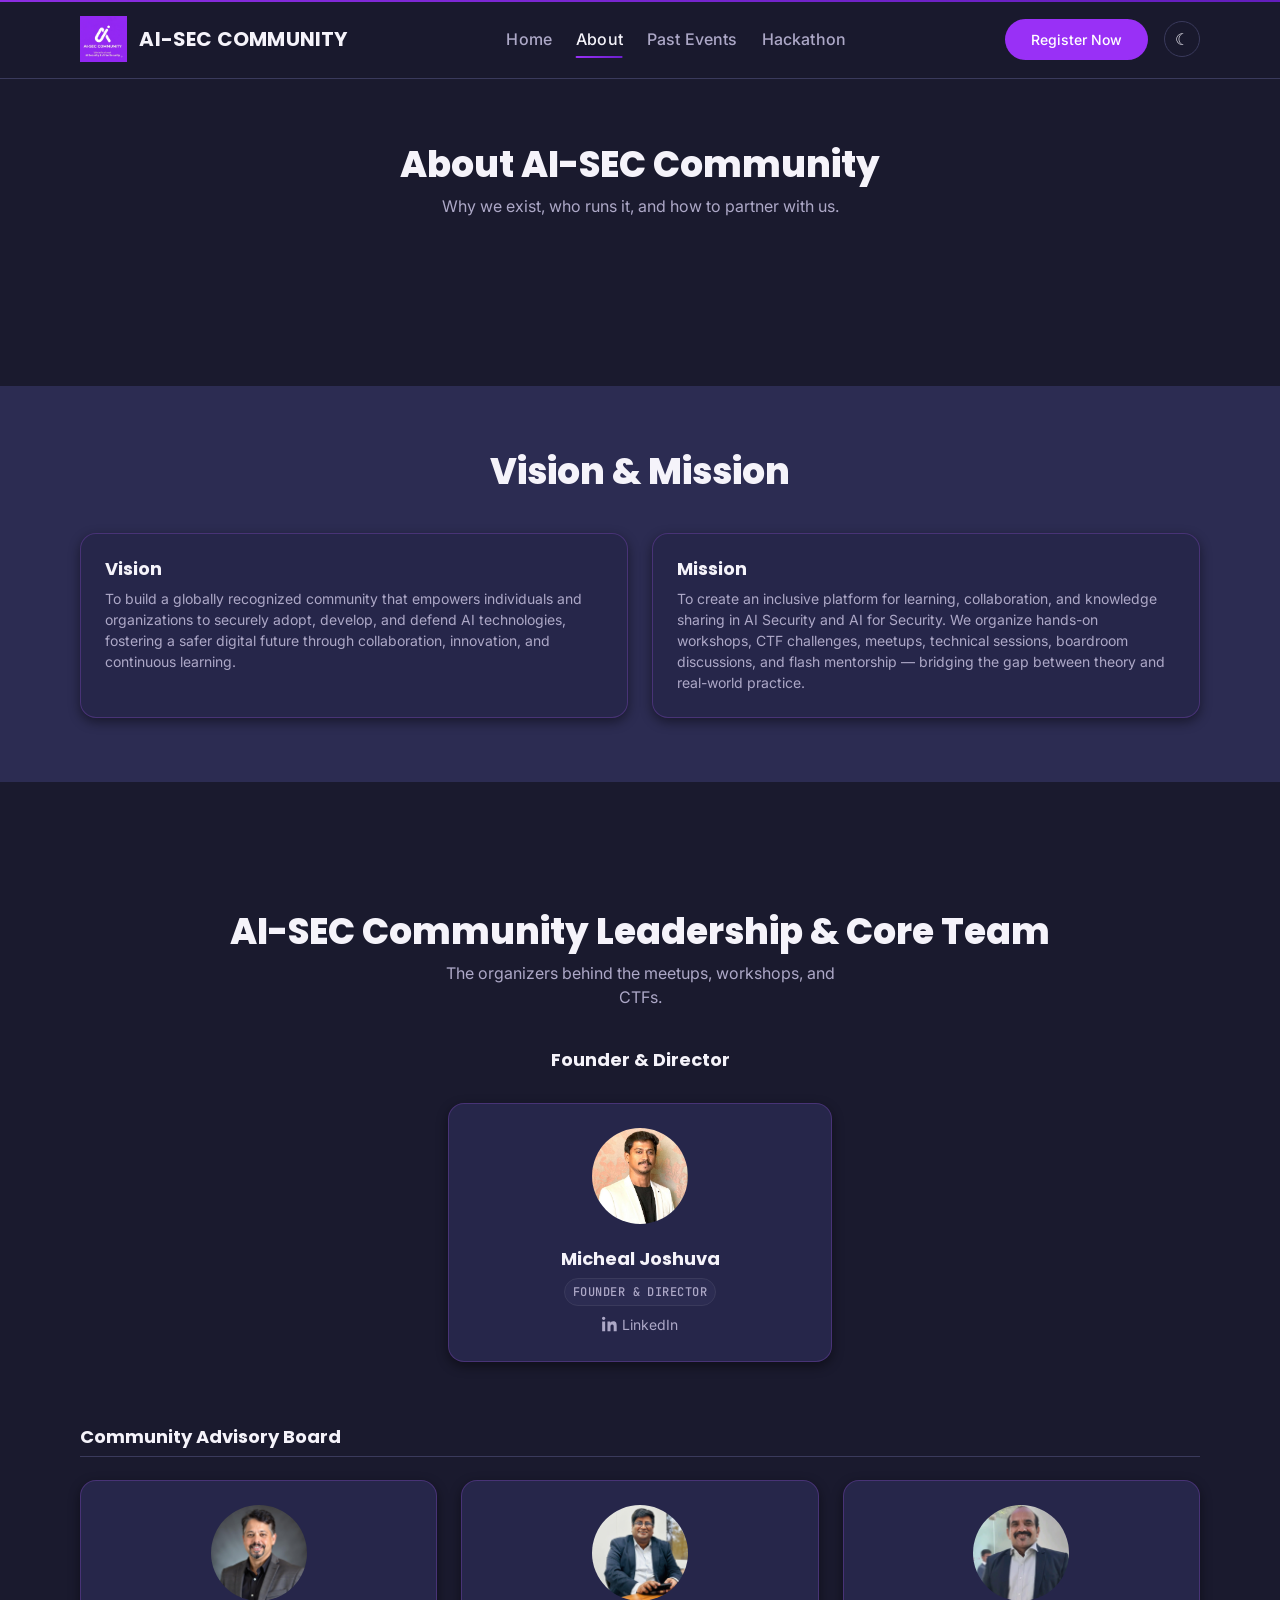
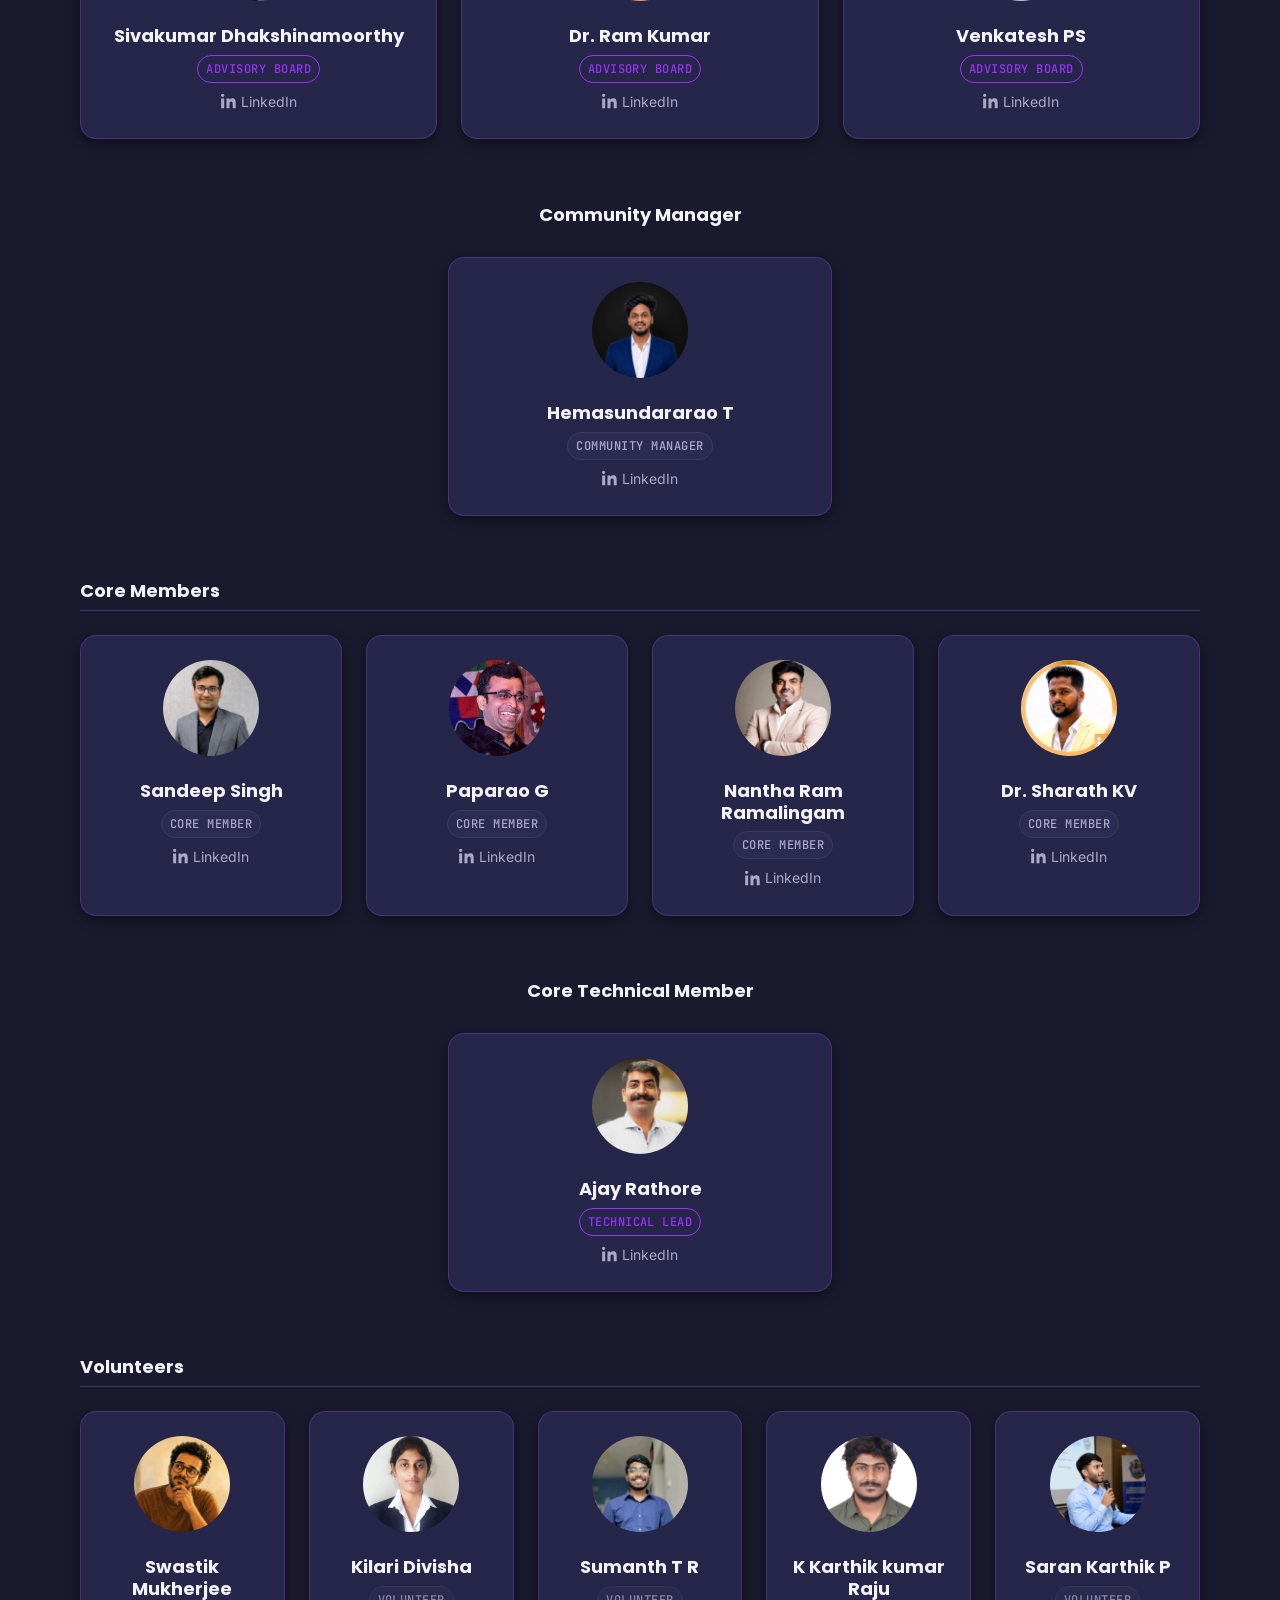
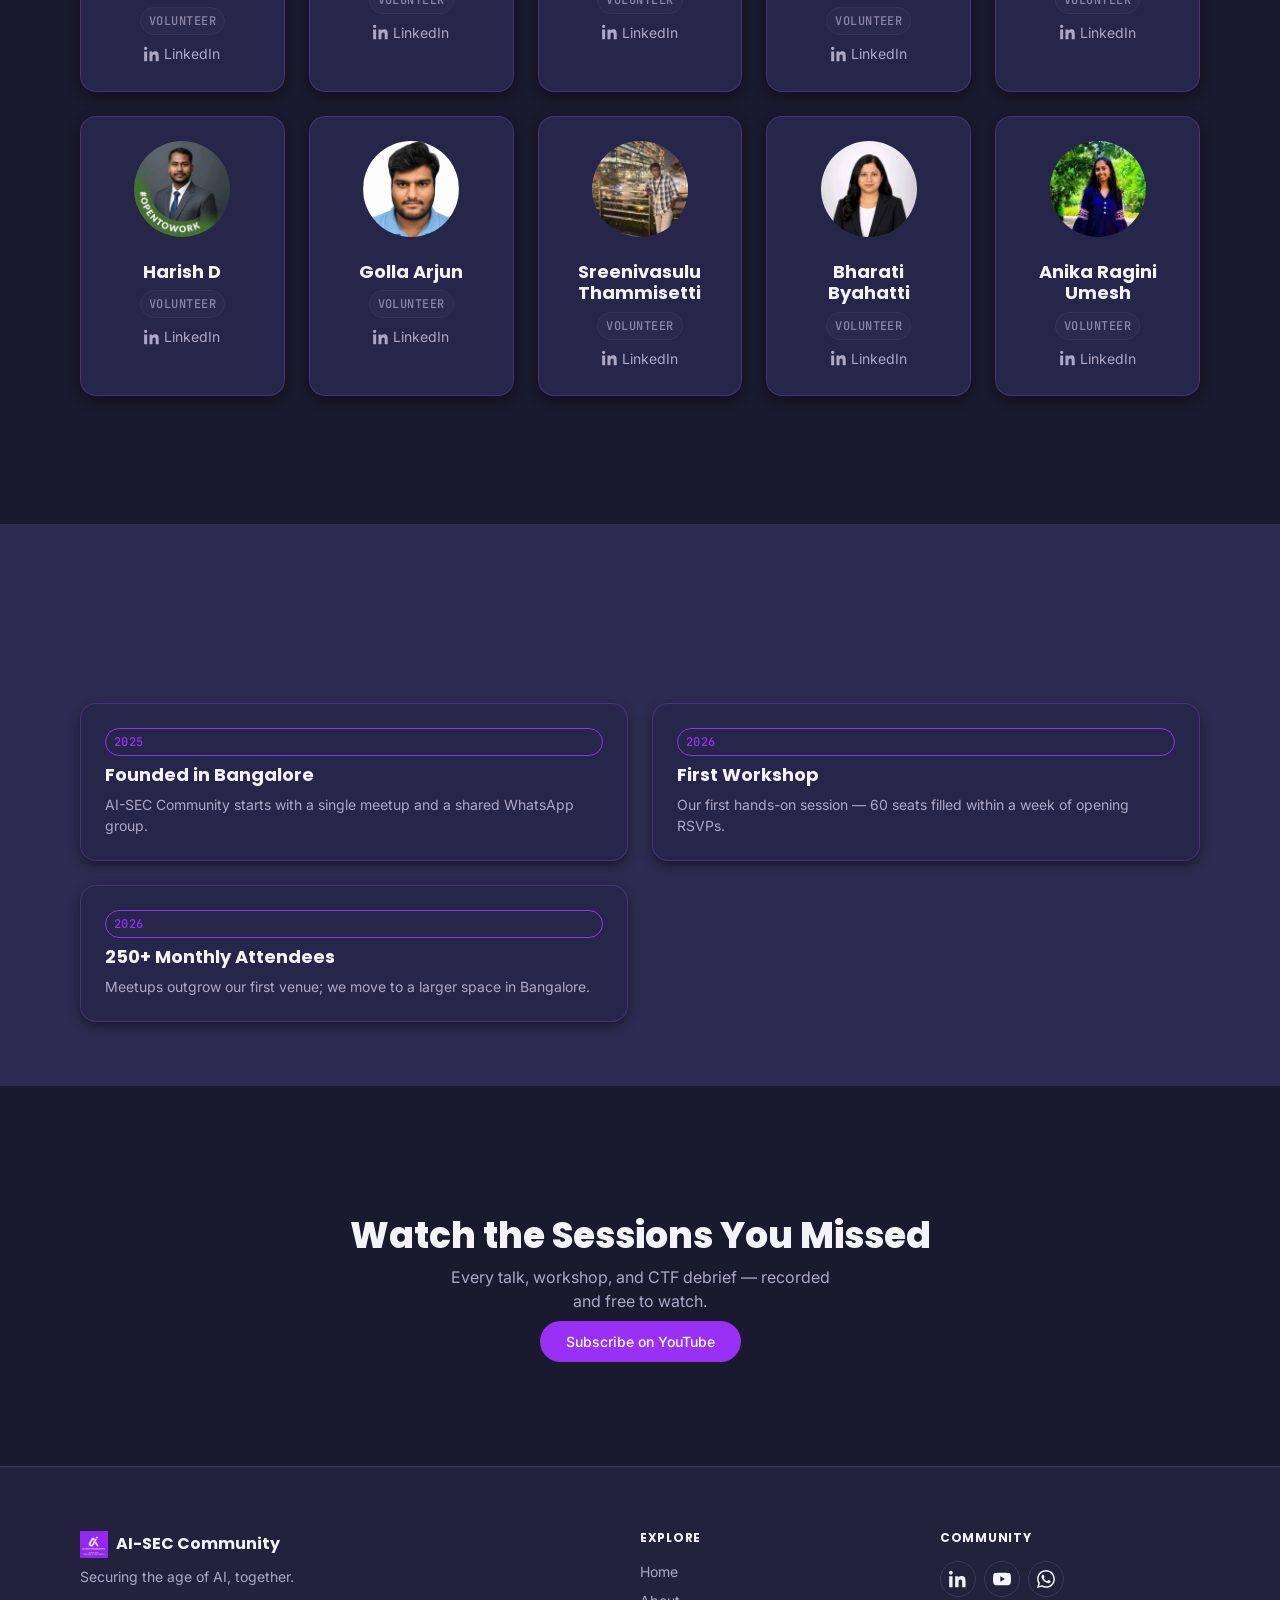
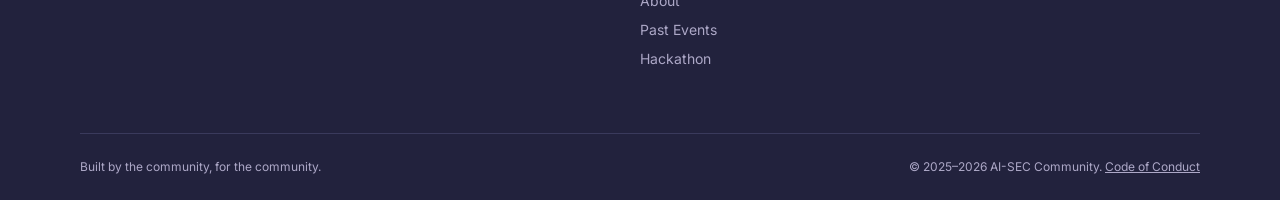
==== AI-SEC-Community-main/about.html @ a0a26b6b "Updated site content" ====
<!DOCTYPE html>
<html lang="en">
<head>
  <meta charset="UTF-8" />
  <meta name="viewport" content="width=device-width, initial-scale=1.0" />
  <title>About & Partners — AI-SEC Community | Vision, Team, and Sponsorship</title>
  <meta name="description" content="Learn about AI-SEC Community's vision and mission, meet the organizing team, and explore Community and Event partner tiers." />
  <link rel="canonical" href="https://aisec.community/about.html" />

  <!-- Open Graph / social cards — replace url & image with production values at deploy -->
  <meta property="og:type" content="website" />
  <meta property="og:title" content="About & Partners — AI-SEC Community" />
  <meta property="og:description" content="Our vision and mission, the organizing team, and how to partner with AI-SEC Community." />
  <meta property="og:image" content="assets/images/logo.png" />
  <meta property="og:url" content="https://aisec.community/about.html" />
  <meta name="twitter:card" content="summary_large_image" />
  <meta name="twitter:title" content="About & Partners — AI-SEC Community" />
  <meta name="twitter:description" content="Our vision and mission, the organizing team, and how to partner with AI-SEC Community." />
  <meta name="twitter:image" content="assets/images/logo.png" />

  <link rel="icon" type="image/svg+xml" href="assets/icons/favicon.svg" />

  <!-- Google Fonts -->
  <link rel="preconnect" href="https://fonts.googleapis.com" />
  <link rel="preconnect" href="https://fonts.gstatic.com" crossorigin />
  <link href="https://fonts.googleapis.com/css2?family=Poppins:wght@700;800&family=Inter:wght@400;500&family=JetBrains+Mono:wght@400;500&display=swap" rel="stylesheet" />

  <!-- Styles, in cascade order -->
  <link rel="stylesheet" href="css/tokens.css" />
  <link rel="stylesheet" href="css/reset.css" />
  <link rel="stylesheet" href="css/components.css" />
  <link rel="stylesheet" href="css/layout.css" />
  <link rel="stylesheet" href="css/pages.css" />
  <link rel="stylesheet" href="css/responsive.css" />
</head>
<body>

  <header class="navbar">
    <div class="container navbar__inner">
      <a href="index.html" class="navbar__logo">
        <img src="assets/images/logo.png" alt="AI-SEC Community logo" width="32" height="32" />
        <span class="navbar__wordmark">AI-SEC COMMUNITY</span>
      </a>

      <nav class="navbar__links" id="primary-nav" aria-label="Primary">
        <a href="index.html" class="is-active" aria-current="page">Home</a>
        <a href="about.html">About</a>
        <a href="Past_Event.html">Past Events</a>
        <a href="Hackathon.html">Hackathon</a>
      </nav>
      
      <div class="navbar__actions">
        <a href="https://luma.com/b2uauwct" class="btn btn-primary navbar__cta">Register Now</a>
        <button type="button" class="theme-toggle" data-theme-toggle aria-label="Switch between dark and light mode" aria-pressed="false">
          <span aria-hidden="true">&#9680;</span>
        </button>
        <button type="button" class="navbar__toggle" data-nav-toggle aria-label="Toggle navigation menu" aria-expanded="false" aria-controls="primary-nav">
          <span></span><span></span><span></span>
        </button>
      </div>
    </div>
  </header>

  <main>

    <!-- Page header -->
    <section class="section" aria-labelledby="about-hero-title">
      <div class="container section__header" data-animate="fade-up">
        <h1 class="section__title" id="about-hero-title">About AI-SEC Community</h1>
        <p class="section__subtitle">Why we exist, who runs it, and how to partner with us.</p>
      </div>
    </section>

    <!-- Vision & Mission -->
    <section class="section section--tint" aria-labelledby="vision-mission-title">
      <div class="container">
        <div class="section__header" data-animate="fade-up">
          <h2 class="section__title" id="vision-mission-title">Vision & Mission</h2>
        </div>

        <div class="grid grid-2" data-animate="fade-up">
          <article class="card">
            <div class="card__body">
              <h3 class="card__title">Vision</h3>
              <p class="card__text">To build a globally recognized community that empowers individuals and organizations to securely adopt, develop, and defend AI technologies, fostering a safer digital future through collaboration, innovation, and continuous learning.</p>
            </div>
          </article>

          <article class="card">
            <div class="card__body">
              <h3 class="card__title">Mission</h3>
              <p class="card__text">To create an inclusive platform for learning, collaboration, and knowledge sharing in AI Security and AI for Security. We organize hands-on workshops, CTF challenges, meetups, technical sessions, boardroom discussions, and flash mentorship — bridging the gap between theory and real-world practice.</p>
            </div>
          </article>
        </div>
      </div>
    </section>

    <!-- Core team -->
    <section class="section" aria-labelledby="team-title">
      <div class="container">
        <div class="section__header" data-animate="fade-up">
          <h2 class="section__title" id="team-title">AI-SEC Community Leadership & Core Team</h2>
          <p class="section__subtitle">The organizers behind the meetups, workshops, and CTFs.</p>
        </div>

        <div class="team-group team-group--center" data-animate="fade-up">
          <div class="team-group__header">
            <h3 class="team-group__title" id="team-founder">Founder & Director</h3>
          </div>
          <div class="grid grid-1">
          <article class="card speaker-card">
            <img class="speaker-card__avatar" src="Images/Founder.png" alt="Portrait placeholder for founder" />
            <div class="card__body">
              <h3 class="card__title">Micheal Joshuva</h3>
              <span class="badge">Founder & Director</span>
              <p class="card__text"><a href="https://www.linkedin.com/in/micheal-joshuva/" target="_blank" rel="noopener" class="icon-link"><svg viewBox="0 0 24 24" width="24" height="24" fill="currentColor" aria-hidden="true"><path d="M4.98 3.5C4.98 4.881 3.87 6 2.5 6S0 4.881 0 3.5 1.12 1 2.5 1s2.48 1.119 2.48 2.5zM.24 8.25h4.5V23H.24V8.25zM8.02 8.25h4.31v2.01h.06c.6-1.14 2.07-2.34 4.26-2.34 4.56 0 5.4 3 5.4 6.9V23h-4.5v-6.75c0-1.61-.03-3.68-2.24-3.68-2.25 0-2.59 1.75-2.59 3.56V23h-4.5V8.25z"/></svg>LinkedIn</a></p>
            </div>
          </article>
          </div>
        </div>

        <div class="team-group" data-animate="fade-up">
          <div class="team-group__header">
            <h3 class="team-group__title" id="team-advisory">Community Advisory Board</h3>
            
          </div>
          <div class="grid grid-3">
          <article class="card speaker-card">
            <img class="speaker-card__avatar" src="Images/CAB 3.jpg" alt="Portrait placeholder for advisory board" />
            <div class="card__body">
              <h3 class="card__title">Sivakumar Dhakshinamoorthy</h3>
              <span class="badge badge--accent">Advisory Board</span>
              <p class="card__text"><a href="https://www.linkedin.com/in/dshivaa/" target="_blank" rel="noopener" class="icon-link"><svg viewBox="0 0 24 24" width="24" height="24" fill="currentColor" aria-hidden="true"><path d="M4.98 3.5C4.98 4.881 3.87 6 2.5 6S0 4.881 0 3.5 1.12 1 2.5 1s2.48 1.119 2.48 2.5zM.24 8.25h4.5V23H.24V8.25zM8.02 8.25h4.31v2.01h.06c.6-1.14 2.07-2.34 4.26-2.34 4.56 0 5.4 3 5.4 6.9V23h-4.5v-6.75c0-1.61-.03-3.68-2.24-3.68-2.25 0-2.59 1.75-2.59 3.56V23h-4.5V8.25z"/></svg>LinkedIn</a></p>
            </div>
          </article>

          <article class="card speaker-card">
            <img class="speaker-card__avatar" src="Images/CAB 2.jpg" alt="Portrait placeholder for advisory board" />
            <div class="card__body">
              <h3 class="card__title">Dr. Ram Kumar</h3>
              <span class="badge badge--accent">Advisory Board</span>
              <p class="card__text"><a href="https://www.linkedin.com/in/gramkumar/" target="_blank" rel="noopener" class="icon-link"><svg viewBox="0 0 24 24" width="24" height="24" fill="currentColor" aria-hidden="true"><path d="M4.98 3.5C4.98 4.881 3.87 6 2.5 6S0 4.881 0 3.5 1.12 1 2.5 1s2.48 1.119 2.48 2.5zM.24 8.25h4.5V23H.24V8.25zM8.02 8.25h4.31v2.01h.06c.6-1.14 2.07-2.34 4.26-2.34 4.56 0 5.4 3 5.4 6.9V23h-4.5v-6.75c0-1.61-.03-3.68-2.24-3.68-2.25 0-2.59 1.75-2.59 3.56V23h-4.5V8.25z"/></svg>LinkedIn</a></p>
            </div>
          </article>

          <article class="card speaker-card">
            <img class="speaker-card__avatar" src="Images/CAB 1.jpg" alt="Portrait placeholder for advisory board" />
            <div class="card__body">
              <h3 class="card__title">Venkatesh PS</h3>
              <span class="badge badge--accent">Advisory Board</span>
              <p class="card__text"><a href="https://www.linkedin.com/in/venkatesh-ps-54962720/" target="_blank" rel="noopener" class="icon-link"><svg viewBox="0 0 24 24" width="24" height="24" fill="currentColor" aria-hidden="true"><path d="M4.98 3.5C4.98 4.881 3.87 6 2.5 6S0 4.881 0 3.5 1.12 1 2.5 1s2.48 1.119 2.48 2.5zM.24 8.25h4.5V23H.24V8.25zM8.02 8.25h4.31v2.01h.06c.6-1.14 2.07-2.34 4.26-2.34 4.56 0 5.4 3 5.4 6.9V23h-4.5v-6.75c0-1.61-.03-3.68-2.24-3.68-2.25 0-2.59 1.75-2.59 3.56V23h-4.5V8.25z"/></svg>LinkedIn</a></p>
            </div>
          </article>
          </div>
        </div>

        <div class="team-group team-group--center" data-animate="fade-up">
          <div class="team-group__header">
            <h3 class="team-group__title" id="team-managers">Community Manager</h3>
          </div>
          <div class="grid grid-1">
          <article class="card speaker-card">
            <img class="speaker-card__avatar" src="Images/hema.png" alt="Portrait placeholder for community manager" />
            <div class="card__body">
              <h3 class="card__title">Hemasundararao T</h3>
              <span class="badge">Community Manager</span>
              <p class="card__text"><a href="https://www.linkedin.com/in/teppalahemasundararao/" target="_blank" rel="noopener" class="icon-link"><svg viewBox="0 0 24 24" width="24" height="24" fill="currentColor" aria-hidden="true"><path d="M4.98 3.5C4.98 4.881 3.87 6 2.5 6S0 4.881 0 3.5 1.12 1 2.5 1s2.48 1.119 2.48 2.5zM.24 8.25h4.5V23H.24V8.25zM8.02 8.25h4.31v2.01h.06c.6-1.14 2.07-2.34 4.26-2.34 4.56 0 5.4 3 5.4 6.9V23h-4.5v-6.75c0-1.61-.03-3.68-2.24-3.68-2.25 0-2.59 1.75-2.59 3.56V23h-4.5V8.25z"/></svg>LinkedIn</a></p>
            </div>
          </article>
          </div>
        </div>

        <div class="team-group" data-animate="fade-up">
          <div class="team-group__header">
            <h3 class="team-group__title" id="team-core-members">Core Members</h3>
            
          </div>
          <div class="grid grid-4">
          <article class="card speaker-card">
            <img class="speaker-card__avatar" src="Images/CM 3.jpg" alt="Portrait placeholder for core member" />
            <div class="card__body">
              <h3 class="card__title">Sandeep Singh</h3>
              <span class="badge">Core Member</span>
              <p class="card__text"><a href="https://www.linkedin.com/in/sandeep-singh-cissp-ccsp-75101120/" target="_blank" rel="noopener" class="icon-link"><svg viewBox="0 0 24 24" width="24" height="24" fill="currentColor" aria-hidden="true"><path d="M4.98 3.5C4.98 4.881 3.87 6 2.5 6S0 4.881 0 3.5 1.12 1 2.5 1s2.48 1.119 2.48 2.5zM.24 8.25h4.5V23H.24V8.25zM8.02 8.25h4.31v2.01h.06c.6-1.14 2.07-2.34 4.26-2.34 4.56 0 5.4 3 5.4 6.9V23h-4.5v-6.75c0-1.61-.03-3.68-2.24-3.68-2.25 0-2.59 1.75-2.59 3.56V23h-4.5V8.25z"/></svg>LinkedIn</a></p>
            </div>
          </article>

          <article class="card speaker-card">
            <img class="speaker-card__avatar" src="Images/CM 1.jpg" alt="Portrait placeholder for core member" />
            <div class="card__body">
              <h3 class="card__title">Paparao G</h3>
              <span class="badge">Core Member</span>
              <p class="card__text"><a href="https://www.linkedin.com/in/meetatlinkedlin/" target="_blank" rel="noopener" class="icon-link"><svg viewBox="0 0 24 24" width="24" height="24" fill="currentColor" aria-hidden="true"><path d="M4.98 3.5C4.98 4.881 3.87 6 2.5 6S0 4.881 0 3.5 1.12 1 2.5 1s2.48 1.119 2.48 2.5zM.24 8.25h4.5V23H.24V8.25zM8.02 8.25h4.31v2.01h.06c.6-1.14 2.07-2.34 4.26-2.34 4.56 0 5.4 3 5.4 6.9V23h-4.5v-6.75c0-1.61-.03-3.68-2.24-3.68-2.25 0-2.59 1.75-2.59 3.56V23h-4.5V8.25z"/></svg>LinkedIn</a></p>
            </div>
          </article>

          <article class="card speaker-card">
            <img class="speaker-card__avatar" src="Images/CM 4.png" alt="Portrait placeholder for core member" />
            <div class="card__body">
              <h3 class="card__title">Nantha Ram Ramalingam</h3>
              <span class="badge">Core Member</span>
              <p class="card__text"><a href="https://www.linkedin.com/in/nantharam/" target="_blank" rel="noopener" class="icon-link"><svg viewBox="0 0 24 24" width="24" height="24" fill="currentColor" aria-hidden="true"><path d="M4.98 3.5C4.98 4.881 3.87 6 2.5 6S0 4.881 0 3.5 1.12 1 2.5 1s2.48 1.119 2.48 2.5zM.24 8.25h4.5V23H.24V8.25zM8.02 8.25h4.31v2.01h.06c.6-1.14 2.07-2.34 4.26-2.34 4.56 0 5.4 3 5.4 6.9V23h-4.5v-6.75c0-1.61-.03-3.68-2.24-3.68-2.25 0-2.59 1.75-2.59 3.56V23h-4.5V8.25z"/></svg>LinkedIn</a></p>
            </div>
          </article>

          <article class="card speaker-card">
            <img class="speaker-card__avatar" src="Images/CM 2.png" alt="Portrait placeholder for core member" />
            <div class="card__body">
              <h3 class="card__title">Dr. Sharath KV</h3>
              <span class="badge">Core Member</span>
              <p class="card__text"><a href="https://www.linkedin.com/in/dr-sharath-kv-m-e-ph-d-cism-a41a03a7/" target="_blank" rel="noopener" class="icon-link"><svg viewBox="0 0 24 24" width="24" height="24" fill="currentColor" aria-hidden="true"><path d="M4.98 3.5C4.98 4.881 3.87 6 2.5 6S0 4.881 0 3.5 1.12 1 2.5 1s2.48 1.119 2.48 2.5zM.24 8.25h4.5V23H.24V8.25zM8.02 8.25h4.31v2.01h.06c.6-1.14 2.07-2.34 4.26-2.34 4.56 0 5.4 3 5.4 6.9V23h-4.5v-6.75c0-1.61-.03-3.68-2.24-3.68-2.25 0-2.59 1.75-2.59 3.56V23h-4.5V8.25z"/></svg>LinkedIn</a></p>
            </div>
          </article>
          </div>
        </div>

        <div class="team-group team-group--center" data-animate="fade-up">
          <div class="team-group__header">
            <h3 class="team-group__title" id="team-tech">Core Technical Member</h3>
          </div>
          <div class="grid grid-1">
          <article class="card speaker-card">
            <img class="speaker-card__avatar" src="Images/CTM 1.png" alt="Portrait placeholder for technical lead" />
            <div class="card__body">
              <h3 class="card__title">Ajay Rathore</h3>
              <span class="badge badge--accent">Technical Lead</span>
              <p class="card__text"><a href="https://www.linkedin.com/in/ajayr7/" target="_blank" rel="noopener" class="icon-link"><svg viewBox="0 0 24 24" width="24" height="24" fill="currentColor" aria-hidden="true"><path d="M4.98 3.5C4.98 4.881 3.87 6 2.5 6S0 4.881 0 3.5 1.12 1 2.5 1s2.48 1.119 2.48 2.5zM.24 8.25h4.5V23H.24V8.25zM8.02 8.25h4.31v2.01h.06c.6-1.14 2.07-2.34 4.26-2.34 4.56 0 5.4 3 5.4 6.9V23h-4.5v-6.75c0-1.61-.03-3.68-2.24-3.68-2.25 0-2.59 1.75-2.59 3.56V23h-4.5V8.25z"/></svg>LinkedIn</a></p>
            </div>
          </article>
          </div>
        </div>

        <div class="team-group" data-animate="fade-up">
          <div class="team-group__header">
            <h3 class="team-group__title" id="team-volunteers">Volunteers</h3>
            
          </div>
          <div class="grid grid-5">
          <article class="card speaker-card">
            <img class="speaker-card__avatar" src="Images/swastik.png" alt="Portrait placeholder for volunteer" />
            <div class="card__body">
              <h3 class="card__title">Swastik Mukherjee</h3>
              <span class="badge badge--muted">Volunteer</span>
              <p class="card__text"><a href="https://www.linkedin.com/in/swastik-mukherjee/" target="_blank" rel="noopener" class="icon-link"><svg viewBox="0 0 24 24" width="24" height="24" fill="currentColor" aria-hidden="true"><path d="M4.98 3.5C4.98 4.881 3.87 6 2.5 6S0 4.881 0 3.5 1.12 1 2.5 1s2.48 1.119 2.48 2.5zM.24 8.25h4.5V23H.24V8.25zM8.02 8.25h4.31v2.01h.06c.6-1.14 2.07-2.34 4.26-2.34 4.56 0 5.4 3 5.4 6.9V23h-4.5v-6.75c0-1.61-.03-3.68-2.24-3.68-2.25 0-2.59 1.75-2.59 3.56V23h-4.5V8.25z"/></svg>LinkedIn</a></p>
            </div>
          </article>

          <article class="card speaker-card">
            <img class="speaker-card__avatar" src="Images/kilari.jpg" alt="Portrait placeholder for volunteer" />
            <div class="card__body">
              <h3 class="card__title">Kilari Divisha</h3>
              <span class="badge badge--muted">Volunteer</span>
              <p class="card__text"><a href="https://www.linkedin.com/in/kilari-divisha-80a82a142/" target="_blank" rel="noopener" class="icon-link"><svg viewBox="0 0 24 24" width="24" height="24" fill="currentColor" aria-hidden="true"><path d="M4.98 3.5C4.98 4.881 3.87 6 2.5 6S0 4.881 0 3.5 1.12 1 2.5 1s2.48 1.119 2.48 2.5zM.24 8.25h4.5V23H.24V8.25zM8.02 8.25h4.31v2.01h.06c.6-1.14 2.07-2.34 4.26-2.34 4.56 0 5.4 3 5.4 6.9V23h-4.5v-6.75c0-1.61-.03-3.68-2.24-3.68-2.25 0-2.59 1.75-2.59 3.56V23h-4.5V8.25z"/></svg>LinkedIn</a></p>
            </div>
          </article>

          <article class="card speaker-card">
            <img class="speaker-card__avatar" src="Images/sumanth.png" alt="Portrait placeholder for volunteer" />
            <div class="card__body">
              <h3 class="card__title">Sumanth T R</h3>
              <span class="badge badge--muted">Volunteer</span>
              <p class="card__text"><a href="https://www.linkedin.com/in/trsumanth0311/" target="_blank" rel="noopener" class="icon-link"><svg viewBox="0 0 24 24" width="24" height="24" fill="currentColor" aria-hidden="true"><path d="M4.98 3.5C4.98 4.881 3.87 6 2.5 6S0 4.881 0 3.5 1.12 1 2.5 1s2.48 1.119 2.48 2.5zM.24 8.25h4.5V23H.24V8.25zM8.02 8.25h4.31v2.01h.06c.6-1.14 2.07-2.34 4.26-2.34 4.56 0 5.4 3 5.4 6.9V23h-4.5v-6.75c0-1.61-.03-3.68-2.24-3.68-2.25 0-2.59 1.75-2.59 3.56V23h-4.5V8.25z"/></svg>LinkedIn</a></p>
            </div>
          </article>

          <article class="card speaker-card">
            <img class="speaker-card__avatar" src="Images/karthik kumar.png" alt="Portrait placeholder for volunteer" />
            <div class="card__body">
              <h3 class="card__title">K Karthik kumar Raju</h3>
              <span class="badge badge--muted">Volunteer</span>
              <p class="card__text"><a href="https://www.linkedin.com/in/karthikumaraju/" target="_blank" rel="noopener" class="icon-link"><svg viewBox="0 0 24 24" width="24" height="24" fill="currentColor" aria-hidden="true"><path d="M4.98 3.5C4.98 4.881 3.87 6 2.5 6S0 4.881 0 3.5 1.12 1 2.5 1s2.48 1.119 2.48 2.5zM.24 8.25h4.5V23H.24V8.25zM8.02 8.25h4.31v2.01h.06c.6-1.14 2.07-2.34 4.26-2.34 4.56 0 5.4 3 5.4 6.9V23h-4.5v-6.75c0-1.61-.03-3.68-2.24-3.68-2.25 0-2.59 1.75-2.59 3.56V23h-4.5V8.25z"/></svg>LinkedIn</a></p>
            </div>
          </article>

          <article class="card speaker-card">
            <img class="speaker-card__avatar" src="Images/saran k.png" alt="Portrait placeholder for volunteer" />
            <div class="card__body">
              <h3 class="card__title">Saran Karthik P</h3>
              <span class="badge badge--muted">Volunteer</span>
              <p class="card__text"><a href="https://www.linkedin.com/in/saran-karthik-p-167102278/" target="_blank" rel="noopener" class="icon-link"><svg viewBox="0 0 24 24" width="24" height="24" fill="currentColor" aria-hidden="true"><path d="M4.98 3.5C4.98 4.881 3.87 6 2.5 6S0 4.881 0 3.5 1.12 1 2.5 1s2.48 1.119 2.48 2.5zM.24 8.25h4.5V23H.24V8.25zM8.02 8.25h4.31v2.01h.06c.6-1.14 2.07-2.34 4.26-2.34 4.56 0 5.4 3 5.4 6.9V23h-4.5v-6.75c0-1.61-.03-3.68-2.24-3.68-2.25 0-2.59 1.75-2.59 3.56V23h-4.5V8.25z"/></svg>LinkedIn</a></p>
            </div>
          </article>

          <article class="card speaker-card">
            <img class="speaker-card__avatar" src="Images/harish d.jpg" alt="Portrait placeholder for volunteer" />
            <div class="card__body">
              <h3 class="card__title">Harish D</h3>
              <span class="badge badge--muted">Volunteer</span>
              <p class="card__text"><a href="https://www.linkedin.com/in/harish-d2023/" target="_blank" rel="noopener" class="icon-link"><svg viewBox="0 0 24 24" width="24" height="24" fill="currentColor" aria-hidden="true"><path d="M4.98 3.5C4.98 4.881 3.87 6 2.5 6S0 4.881 0 3.5 1.12 1 2.5 1s2.48 1.119 2.48 2.5zM.24 8.25h4.5V23H.24V8.25zM8.02 8.25h4.31v2.01h.06c.6-1.14 2.07-2.34 4.26-2.34 4.56 0 5.4 3 5.4 6.9V23h-4.5v-6.75c0-1.61-.03-3.68-2.24-3.68-2.25 0-2.59 1.75-2.59 3.56V23h-4.5V8.25z"/></svg>LinkedIn</a></p>
            </div>
          </article>

          <article class="card speaker-card">
            <img class="speaker-card__avatar" src="Images/golla.png" alt="Portrait placeholder for volunteer" />
            <div class="card__body">
              <h3 class="card__title">Golla Arjun</h3>
              <span class="badge badge--muted">Volunteer</span>
              <p class="card__text"><a href="https://www.linkedin.com/in/arjun1839699/" target="_blank" rel="noopener" class="icon-link"><svg viewBox="0 0 24 24" width="24" height="24" fill="currentColor" aria-hidden="true"><path d="M4.98 3.5C4.98 4.881 3.87 6 2.5 6S0 4.881 0 3.5 1.12 1 2.5 1s2.48 1.119 2.48 2.5zM.24 8.25h4.5V23H.24V8.25zM8.02 8.25h4.31v2.01h.06c.6-1.14 2.07-2.34 4.26-2.34 4.56 0 5.4 3 5.4 6.9V23h-4.5v-6.75c0-1.61-.03-3.68-2.24-3.68-2.25 0-2.59 1.75-2.59 3.56V23h-4.5V8.25z"/></svg>LinkedIn</a></p>
            </div>
          </article>

          <article class="card speaker-card">
            <img class="speaker-card__avatar" src="Images/sreeni.png" alt="Portrait placeholder for volunteer" />
            <div class="card__body">
              <h3 class="card__title">Sreenivasulu Thammisetti</h3>
              <span class="badge badge--muted">Volunteer</span>
              <p class="card__text"><a href="https://www.linkedin.com/in/sreenivasulu-thammisetti-178b83245/" target="_blank" rel="noopener" class="icon-link"><svg viewBox="0 0 24 24" width="24" height="24" fill="currentColor" aria-hidden="true"><path d="M4.98 3.5C4.98 4.881 3.87 6 2.5 6S0 4.881 0 3.5 1.12 1 2.5 1s2.48 1.119 2.48 2.5zM.24 8.25h4.5V23H.24V8.25zM8.02 8.25h4.31v2.01h.06c.6-1.14 2.07-2.34 4.26-2.34 4.56 0 5.4 3 5.4 6.9V23h-4.5v-6.75c0-1.61-.03-3.68-2.24-3.68-2.25 0-2.59 1.75-2.59 3.56V23h-4.5V8.25z"/></svg>LinkedIn</a></p>
            </div>
          </article>

          <article class="card speaker-card">
            <img class="speaker-card__avatar" src="Images/bharati.png" alt="Portrait placeholder for volunteer" />
            <div class="card__body">
              <h3 class="card__title">Bharati Byahatti</h3>
              <span class="badge badge--muted">Volunteer</span>
              <p class="card__text"><a href="https://www.linkedin.com/in/bharati-byahatti-211a7432/" target="_blank" rel="noopener" class="icon-link"><svg viewBox="0 0 24 24" width="24" height="24" fill="currentColor" aria-hidden="true"><path d="M4.98 3.5C4.98 4.881 3.87 6 2.5 6S0 4.881 0 3.5 1.12 1 2.5 1s2.48 1.119 2.48 2.5zM.24 8.25h4.5V23H.24V8.25zM8.02 8.25h4.31v2.01h.06c.6-1.14 2.07-2.34 4.26-2.34 4.56 0 5.4 3 5.4 6.9V23h-4.5v-6.75c0-1.61-.03-3.68-2.24-3.68-2.25 0-2.59 1.75-2.59 3.56V23h-4.5V8.25z"/></svg>LinkedIn</a></p>
            </div>
          </article>

          <article class="card speaker-card">
            <img class="speaker-card__avatar" src="Images/anika.jpg" alt="Portrait placeholder for volunteer" />
            <div class="card__body">
              <h3 class="card__title">Anika Ragini Umesh</h3>
              <span class="badge badge--muted">Volunteer</span>
              <p class="card__text"><a href="https://www.linkedin.com/in/anika-ragini-umesh-29000b2a6/" target="_blank" rel="noopener" class="icon-link"><svg viewBox="0 0 24 24" width="24" height="24" fill="currentColor" aria-hidden="true"><path d="M4.98 3.5C4.98 4.881 3.87 6 2.5 6S0 4.881 0 3.5 1.12 1 2.5 1s2.48 1.119 2.48 2.5zM.24 8.25h4.5V23H.24V8.25zM8.02 8.25h4.31v2.01h.06c.6-1.14 2.07-2.34 4.26-2.34 4.56 0 5.4 3 5.4 6.9V23h-4.5v-6.75c0-1.61-.03-3.68-2.24-3.68-2.25 0-2.59 1.75-2.59 3.56V23h-4.5V8.25z"/></svg>LinkedIn</a></p>
            </div>
          </article>
          </div>
        </div>

      </div>
    </section>

    <!-- Timeline / milestones -->
    <section class="section section--tint" aria-labelledby="timeline-title">
      <div class="container">
        <div class="section__header" data-animate="fade-up">
          <h2 class="section__title" id="timeline-title">Community Timeline</h2>
          <p class="section__subtitle">Founded in 2025, Bangalore. A few milestones since.</p>
        </div>

        <div class="grid grid-2" data-animate="fade-up">
          <article class="card">
            <div class="card__body">
              <span class="badge badge--accent">2025</span>
              <h3 class="card__title">Founded in Bangalore</h3>
              <p class="card__text">AI-SEC Community starts with a single meetup and a shared WhatsApp group.</p>
            </div>
          </article>

          <article class="card">
            <div class="card__body">
              <span class="badge badge--accent">2026</span>
              <h3 class="card__title">First Workshop</h3>
              <p class="card__text">Our first hands-on session — 60 seats filled within a week of opening RSVPs.</p>
            </div>
          </article>

          <article class="card">
            <div class="card__body">
              <span class="badge badge--accent">2026</span>
              <h3 class="card__title">250+ Monthly Attendees</h3>
              <p class="card__text">Meetups outgrow our first venue; we move to a larger space in Bangalore.</p>
            </div>
          </article>
        </div>
      </div>
    </section>

    <!-- YouTube channel CTA -->
    <section class="section" aria-labelledby="youtube-title">
      <div class="container section__header" data-animate="fade-up">
        <h2 class="section__title" id="youtube-title">Watch the Sessions You Missed</h2>
        <p class="section__subtitle">Every talk, workshop, and CTF debrief — recorded and free to watch.</p>
        <a href="https://www.youtube.com/@AI-PentestingRD" class="btn btn-primary" target="_blank" rel="noopener">Subscribe on YouTube</a>
      </div>
    </section>

  </main>

  <footer class="site-footer">
    <div class="container">
      <div class="footer__grid">
        <div class="footer__brand">
          <a href="index.html" class="footer__logo">
            <img src="assets/images/logo.png" alt="AI-SEC Community logo" width="28" height="28" />
            AI-SEC Community
          </a>
          <p class="footer__tagline">Securing the age of AI, together.</p>
        </div>

        <nav aria-label="Footer navigation">
          <h3 class="footer__heading">Explore</h3>
          <div class="footer__links">
            <a href="index.html">Home</a>
            <a href="about.html">About</a>
            <a href="Past_Event.html">Past Events</a>
            <a href="Hackathon.html">Hackathon</a>
          </div>
        </nav>

        <div>
          <h3 class="footer__heading">Community</h3>
          <div class="footer__social">
            <a href="https://www.linkedin.com/company/ai-sec-community/?viewAsMember=true" target="_blank" rel="noopener" aria-label="AI-SEC Community on LinkedIn"><svg viewBox="0 0 24 24" width="24" height="24" fill="currentColor" aria-hidden="true"><path d="M4.98 3.5C4.98 4.881 3.87 6 2.5 6S0 4.881 0 3.5 1.12 1 2.5 1s2.48 1.119 2.48 2.5zM.24 8.25h4.5V23H.24V8.25zM8.02 8.25h4.31v2.01h.06c.6-1.14 2.07-2.34 4.26-2.34 4.56 0 5.4 3 5.4 6.9V23h-4.5v-6.75c0-1.61-.03-3.68-2.24-3.68-2.25 0-2.59 1.75-2.59 3.56V23h-4.5V8.25z"/></svg></a>
            <a href="https://www.youtube.com/@AI-PentestingRD" target="_blank" rel="noopener" aria-label="AI-SEC Community on YouTube"><svg viewBox="0 0 24 24" width="24" height="24" fill="currentColor" aria-hidden="true"><path d="M23.498 6.186a2.994 2.994 0 0 0-2.107-2.117C19.505 3.545 12 3.545 12 3.545s-7.505 0-9.391.524A2.994 2.994 0 0 0 .502 6.186 31.26 31.26 0 0 0 0 12a31.26 31.26 0 0 0 .502 5.814 2.994 2.994 0 0 0 2.107 2.117c1.886.524 9.391.524 9.391.524s7.505 0 9.391-.524a2.994 2.994 0 0 0 2.107-2.117A31.26 31.26 0 0 0 24 12a31.26 31.26 0 0 0-.502-5.814zM9.75 15.568V8.432L15.818 12l-6.068 3.568z"/></svg></a>
            <a href="https://chat.whatsapp.com/Je6FdiOAhg59l80TBUSzJm" target="_blank" rel="noopener" aria-label="AI-SEC Community on WhatsApp"><svg viewBox="0 0 24 24" width="24" height="24" fill="currentColor" aria-hidden="true"><path d="M17.472 14.382c-.297-.149-1.758-.867-2.03-.967-.273-.099-.471-.148-.67.15-.197.297-.767.966-.94 1.164-.173.199-.347.223-.644.075-.297-.15-1.255-.463-2.39-1.475-.883-.788-1.48-1.761-1.653-2.059-.173-.297-.018-.458.13-.606.134-.133.298-.347.446-.52.149-.174.198-.298.298-.497.099-.198.05-.371-.025-.52-.075-.149-.669-1.612-.916-2.207-.242-.579-.487-.5-.669-.51-.173-.008-.371-.01-.57-.01-.198 0-.52.074-.792.372-.272.297-1.04 1.016-1.04 2.479 0 1.462 1.065 2.875 1.213 3.074.149.198 2.096 3.2 5.077 4.487.709.306 1.262.489 1.694.625.712.227 1.36.195 1.871.118.571-.085 1.758-.719 2.006-1.413.248-.694.248-1.289.173-1.413-.074-.124-.272-.198-.57-.347m-5.421 7.403h-.004a9.87 9.87 0 0 1-5.031-1.378l-.361-.214-3.741.982.998-3.648-.235-.374a9.86 9.86 0 0 1-1.51-5.26c.001-5.45 4.436-9.884 9.888-9.884 2.64 0 5.122 1.03 6.988 2.898a9.825 9.825 0 0 1 2.893 6.994c-.003 5.45-4.437 9.884-9.885 9.884M20.52 3.449C18.24 1.245 15.24 0 12.045 0 5.463 0 .16 5.304.157 11.893c0 2.096.547 4.142 1.588 5.945L.057 24l6.305-1.654a11.882 11.882 0 0 0 5.683 1.448h.005c6.582 0 11.885-5.304 11.888-11.893a11.821 11.821 0 0 0-3.418-8.452"/></svg></a>
          </div>
        </div>
      </div>

      <div class="footer__bottom">
        <p>Built by the community, for the community.</p>
        <p>&copy; 2025&ndash;<span data-current-year>2026</span> AI-SEC Community. <a href="get-involved.html#code-of-conduct">Code of Conduct</a></p>
      </div>
    </div>
  </footer>

  <script src="js/main.js" defer></script>
  <script src="js/navigation.js" defer></script>
  <script src="js/theme-toggle.js" defer></script>
  <script src="js/animations.js" defer></script>
  <script src="js/stats-counter.js" defer></script>
  <script src="js/event-filters.js" defer></script>
  <script src="js/forms.js" defer></script>
</body>
</html>
---- AI-SEC-Community-main/css/tokens.css ----
/* ==========================================================================
   AI-SEC Community — Design Tokens
   Dark mode is default. Light mode activates via:
     - @media (prefers-color-scheme: light)   → system preference
     - [data-theme="light"]                    → manual toggle override
     - [data-theme="dark"]                     → manual toggle, forces dark
   ========================================================================== */

:root {
  /* --- Raw brand palette (fixed, never flips with theme) --- */
  --brand-primary: #9930f6;
  --brand-deep-purple: #6b1fcc;
  --brand-tint: #f0e4fe;
  --brand-lavender: #fbf8fe;
  --brand-ink: #1a1a2e;
  --brand-slate: #55506b;
  --brand-white: #ffffff;
  --brand-whatsapp: #25d366;
  --brand-whatsapp-hover: #1da851;

  /* --- Semantic color tokens: DARK (default) --- */
  --color-bg: var(--brand-ink);
  --color-bg-alt: #22223d;
  --color-surface: #26264a;
  --color-section-tint: #2c2c52;
  --color-border: #3a3a5c;
  --color-text: #f5f3fa;
  --color-text-secondary: #ada8c7;
  --color-primary: var(--brand-primary);
  --color-primary-hover: #b266f8;
  --color-on-primary: var(--brand-white);
  --color-whatsapp: var(--brand-whatsapp);
  --color-whatsapp-hover: var(--brand-whatsapp-hover);
  --color-error: #ff6b81;

  /* --- Font families --- */
  --font-heading: "Poppins", sans-serif;
  --font-body: "Inter", sans-serif;
  --font-mono: "JetBrains Mono", monospace;

  /* --- Font weights --- */
  --fw-regular: 400;
  --fw-medium: 500;
  --fw-bold: 700;
  --fw-extrabold: 800;

  /* --- Font size scale --- */
  --fs-h1: 3rem;       /* 48px */
  --fs-h2: 2.25rem;    /* 36px */
  --fs-h3: 1.75rem;    /* 28px */
  --fs-h4: 1.375rem;   /* 22px */
  --fs-h5: 1.125rem;   /* 18px */
  --fs-h6: 1rem;       /* 16px */
  --fs-body: 1rem;     /* 16px */
  --fs-small: 0.875rem;/* 14px */
  --fs-caption: 0.75rem;/* 12px */

  /* --- Spacing scale --- */
  --space-xs: 0.25rem;  /* 4px */
  --space-sm: 0.5rem;   /* 8px */
  --space-md: 1rem;     /* 16px */
  --space-lg: 1.5rem;   /* 24px */
  --space-xl: 2.5rem;   /* 40px */
  --space-2xl: 4rem;    /* 64px */

  /* --- Border radius --- */
  --radius-sm: 4px;
  --radius-md: 8px;
  --radius-lg: 16px;
  --radius-full: 999px;

  /* --- Transitions / timing --- */
  --ease-standard: cubic-bezier(0.4, 0, 0.2, 1);
  --transition-fast: 150ms var(--ease-standard);
  --transition-base: 250ms var(--ease-standard);
  --transition-slow: 400ms var(--ease-standard);

  /* --- Z-index scale --- */
  --z-navbar: 100;
  --z-modal: 900;
  --z-tooltip: 1000;

  /* --- Shadows (dark default: black, higher opacity) --- */
  --shadow-subtle: 0 1px 2px rgba(0, 0, 0, 0.35);
  --shadow-card: 0 4px 12px rgba(0, 0, 0, 0.45);
  --shadow-elevated: 0 12px 32px rgba(0, 0, 0, 0.55);

  /* --- Containers & breakpoints ---
     Note: custom properties are not usable inside @media conditions
     (no browser support for var() in media features). These exist as
     single-source-of-truth reference values — mirror the literal px
     numbers in responsive.css media queries. */
  --container-max-width: 1200px;
  --breakpoint-sm: 480px;
  --breakpoint-md: 768px;
  --breakpoint-lg: 1024px;
  --breakpoint-xl: 1280px;
}

/* --- Semantic color tokens: LIGHT (system preference) --- */
@media (prefers-color-scheme: light) {
  :root {
    --color-bg: var(--brand-white);
    --color-bg-alt: var(--brand-lavender);
    --color-surface: var(--brand-white);
    --color-section-tint: var(--brand-tint);
    --color-border: #e3d9f5;
    --color-text: var(--brand-ink);
    --color-text-secondary: var(--brand-slate);
    --color-primary: var(--brand-primary);
    --color-primary-hover: var(--brand-deep-purple);
    --color-on-primary: var(--brand-white);
    --color-error: #d92c48;

    --shadow-subtle: 0 1px 2px rgba(26, 26, 46, 0.08);
    --shadow-card: 0 4px 12px rgba(26, 26, 46, 0.12);
    --shadow-elevated: 0 12px 32px rgba(26, 26, 46, 0.2);
  }
}

/* --- Semantic color tokens: LIGHT (manual toggle override) --- */
[data-theme="light"] {
  --color-bg: var(--brand-white);
  --color-bg-alt: var(--brand-lavender);
  --color-surface: var(--brand-white);
  --color-section-tint: var(--brand-tint);
  --color-border: #e3d9f5;
  --color-text: var(--brand-ink);
  --color-text-secondary: var(--brand-slate);
  --color-primary: var(--brand-primary);
  --color-primary-hover: var(--brand-deep-purple);
  --color-on-primary: var(--brand-white);
  --color-error: #d92c48;

  --shadow-subtle: 0 1px 2px rgba(26, 26, 46, 0.08);
  --shadow-card: 0 4px 12px rgba(26, 26, 46, 0.12);
  --shadow-elevated: 0 12px 32px rgba(26, 26, 46, 0.2);
}

/* --- Semantic color tokens: DARK (manual toggle override, forces dark
     even when system prefers light) --- */
[data-theme="dark"] {
  --color-bg: var(--brand-ink);
  --color-bg-alt: #22223d;
  --color-surface: #26264a;
  --color-section-tint: #2c2c52;
  --color-border: #3a3a5c;
  --color-text: #f5f3fa;
  --color-text-secondary: #ada8c7;
  --color-primary: var(--brand-primary);
  --color-primary-hover: #b266f8;
  --color-on-primary: var(--brand-white);
  --color-error: #ff6b81;

  --shadow-subtle: 0 1px 2px rgba(0, 0, 0, 0.35);
  --shadow-card: 0 4px 12px rgba(0, 0, 0, 0.45);
  --shadow-elevated: 0 12px 32px rgba(0, 0, 0, 0.55);
}
---- AI-SEC-Community-main/css/components.css ----
/* ==========================================================================
   AI-SEC Community — Components
   Requires tokens.css. All values below come from design tokens —
   no hardcoded colors, fonts, or spacing.
   ========================================================================== */

/* --- Navbar --- */
.navbar {
  position: sticky;
  top: 0;
  z-index: var(--z-navbar);
  background-color: var(--color-bg);
  background-color: color-mix(in srgb, var(--color-bg) 72%, transparent);
  backdrop-filter: blur(12px);
  -webkit-backdrop-filter: blur(12px);
  border-bottom: 1px solid var(--color-border);
  transition: background-color var(--transition-base), box-shadow var(--transition-base);
  animation: navbar-drop 0.6s var(--ease-standard) both;
}

.navbar::before {
  content: "";
  position: absolute;
  top: 0;
  left: 0;
  right: 0;
  height: 2px;
  background: linear-gradient(90deg, var(--brand-primary), var(--brand-deep-purple), var(--brand-primary));
  background-size: 200% auto;
  opacity: 0.9;
  animation: navbar-accent-pan 8s linear infinite;
}

@keyframes navbar-accent-pan {
  to { background-position: 200% center; }
}

@keyframes navbar-drop {
  from { transform: translateY(-100%); opacity: 0; }
  to { transform: translateY(0); opacity: 1; }
}

.navbar--scrolled {
  background-color: color-mix(in srgb, var(--color-bg) 90%, transparent);
  box-shadow: var(--shadow-subtle);
}

.navbar--scrolled .navbar__inner {
  padding-block: calc(var(--space-md) * 0.6);
}

.navbar__inner {
  display: flex;
  align-items: center;
  justify-content: space-between;
  gap: var(--space-md);
  padding-block: var(--space-md);
  transition: padding-block var(--transition-base);
}

.navbar__logo {
  display: flex;
  align-items: center;
  gap: 12px;
  font-family: var(--font-heading);
  font-weight: 700;
  font-size: 1.25rem;
  letter-spacing: 0.01em;
  color: var(--color-text);
  transition: color var(--transition-fast);
}

.navbar__logo:hover {
  color: var(--color-primary);
}

.navbar__logo img {
  height: 46px;
  width: auto;
  transition: transform var(--transition-base);
}

.navbar__logo:hover img {
  transform: rotate(-8deg) scale(1.08);
}

.navbar__links {
  display: flex;
  align-items: center;
  gap: var(--space-lg);
  font-size: 1rem;
  font-weight: var(--fw-medium);
  letter-spacing: 0.01em;
}

.navbar__links a {
  position: relative;
  color: var(--color-text-secondary);
  padding-block: 0.35rem;
  transition: color var(--transition-fast);
}

.navbar__links a::after {
  content: "";
  position: absolute;
  left: 50%;
  bottom: -1px;
  width: 0;
  height: 2px;
  background: linear-gradient(90deg, var(--color-primary), var(--brand-deep-purple));
  border-radius: var(--radius-full);
  transform: translateX(-50%);
  transition: width var(--transition-base);
}

.navbar__links a:hover,
.navbar__links a.is-active {
  color: var(--color-text);
}

.navbar__links a:hover::after,
.navbar__links a.is-active::after {
  width: 100%;
}

/* Desktop-only entrance stagger — kept out of the mobile breakpoint so it
   never fights with .navbar__links' own open/close opacity transition. */
@media (min-width: 769px) {
  .navbar__links a {
    animation: navlink-in 0.5s var(--ease-standard) both;
  }
  .navbar__links a:nth-child(1) { animation-delay: 0.08s; }
  .navbar__links a:nth-child(2) { animation-delay: 0.14s; }
  .navbar__links a:nth-child(3) { animation-delay: 0.2s; }
  .navbar__links a:nth-child(4) { animation-delay: 0.26s; }
  .navbar__links a:nth-child(5) { animation-delay: 0.32s; }
  .navbar__links a:nth-child(6) { animation-delay: 0.38s; }
}

@keyframes navlink-in {
  from { opacity: 0; transform: translateY(-6px); }
  to   { opacity: 1; transform: translateY(0); }
}

.navbar__actions {
  display: flex;
  align-items: center;
  gap: var(--space-md);
}

.theme-toggle {
  display: inline-flex;
  align-items: center;
  justify-content: center;
  width: 2.25rem;
  height: 2.25rem;
  border-radius: var(--radius-full);
  border: 1px solid var(--color-border);
  color: var(--color-text);
  transition: border-color var(--transition-fast), background-color var(--transition-fast), transform var(--transition-fast);
}

.theme-toggle:hover {
  background-color: var(--color-surface);
  border-color: var(--color-primary);
  transform: rotate(15deg);
}

.theme-toggle span {
  display: inline-block;
  transition: transform var(--transition-slow);
}

[data-theme="light"] .theme-toggle span {
  transform: rotate(180deg);
}

.navbar__toggle {
  display: none;
  flex-direction: column;
  justify-content: center;
  gap: 5px;
  width: 2.25rem;
  height: 2.25rem;
  transition: transform var(--transition-fast);
}

.navbar__toggle:hover {
  transform: scale(1.08);
}

.navbar__toggle span {
  display: block;
  height: 2px;
  width: 100%;
  background-color: var(--color-text);
  border-radius: var(--radius-sm);
  transition: transform var(--transition-fast), opacity var(--transition-fast), background-color var(--transition-fast);
}

.navbar__toggle:hover span {
  background-color: var(--color-primary);
}

.navbar__toggle.is-open span:nth-child(1) {
  transform: translateY(7px) rotate(45deg);
}
.navbar__toggle.is-open span:nth-child(2) {
  opacity: 0;
}
.navbar__toggle.is-open span:nth-child(3) {
  transform: translateY(-7px) rotate(-45deg);
}

/* Injected into the mobile dropdown by navigation.js; desktop CTA lives
   in .navbar__actions and is hidden below the mobile breakpoint instead. */
.navbar__cta--mobile {
  display: none;
}

/* Mobile nav (hamburger breakpoint mirrors --breakpoint-md, 768px) */
@media (max-width: 768px) {
  .navbar__links {
    position: absolute;
    top: 100%;
    left: 0;
    right: 0;
    flex-direction: column;
    align-items: flex-start;
    gap: var(--space-md);
    padding: var(--space-lg);
    background-color: var(--color-bg);
    border-bottom: 1px solid var(--color-border);
    transform: translateY(-8px);
    opacity: 0;
    visibility: hidden;
    transition: transform var(--transition-base), opacity var(--transition-base), visibility var(--transition-base);
  }

  .navbar__links.is-open {
    transform: translateY(0);
    opacity: 1;
    visibility: visible;
  }

  .navbar__links a,
  .navbar__links .navbar__cta--mobile {
    opacity: 0;
    transform: translateX(-8px);
    transition: opacity var(--transition-base), transform var(--transition-base);
  }

  .navbar__links.is-open a,
  .navbar__links.is-open .navbar__cta--mobile {
    opacity: 1;
    transform: translateX(0);
  }

  .navbar__links.is-open a:nth-child(1) { transition-delay: 0.03s; }
  .navbar__links.is-open a:nth-child(2) { transition-delay: 0.07s; }
  .navbar__links.is-open a:nth-child(3) { transition-delay: 0.11s; }
  .navbar__links.is-open a:nth-child(4) { transition-delay: 0.15s; }
  .navbar__links.is-open a:nth-child(5) { transition-delay: 0.19s; }
  .navbar__links.is-open a:nth-child(6) { transition-delay: 0.23s; }
  .navbar__links.is-open .navbar__cta--mobile { transition-delay: 0.27s; }

  .navbar__cta {
    display: none;
  }

  .navbar__cta--mobile {
    display: inline-flex;
    margin-top: var(--space-sm);
  }

  .navbar__toggle {
    display: flex;
  }
}

.navbar__cta {
  transition: transform var(--transition-fast), box-shadow var(--transition-fast);
}

.navbar__cta:hover {
  transform: translateY(-2px);
  box-shadow: 0 8px 20px color-mix(in srgb, var(--color-primary) 45%, transparent);
}

@media (prefers-reduced-motion: reduce) {
  .navbar {
    animation: none;
  }
  .navbar::before {
    animation: none;
  }
  .navbar__logo:hover img,
  .theme-toggle:hover,
  .navbar__toggle:hover,
  .navbar__cta:hover {
    transform: none;
  }
  .theme-toggle span {
    transition: none;
  }
}

/* --- Footer --- */
.site-footer {
  background-color: var(--color-bg-alt);
  border-top: 1px solid var(--color-border);
  padding-block: var(--space-2xl) var(--space-lg);
}

.footer__grid {
  display: grid;
  grid-template-columns: 2fr 1fr 1fr;
  gap: var(--space-xl);
}

.footer__brand {
  display: flex;
  flex-direction: column;
  gap: var(--space-sm);
}

.footer__logo {
  display: flex;
  align-items: center;
  gap: var(--space-sm);
  font-family: var(--font-heading);
  font-weight: var(--fw-bold);
  color: var(--color-text);
}

.footer__tagline {
  font-size: var(--fs-small);
  color: var(--color-text-secondary);
}

.footer__heading {
  font-family: var(--font-heading);
  font-size: var(--fs-caption);
  font-weight: var(--fw-bold);
  text-transform: uppercase;
  letter-spacing: 0.06em;
  color: var(--color-text);
  margin-bottom: var(--space-md);
}

.footer__links {
  display: flex;
  flex-direction: column;
  gap: var(--space-sm);
}

.footer__links a {
  font-size: var(--fs-small);
  color: var(--color-text-secondary);
  transition: color var(--transition-fast);
}

.footer__links a:hover {
  color: var(--color-primary);
}

.footer__social {
  display: flex;
  gap: var(--space-sm);
}

.footer__social a {
  display: inline-flex;
  align-items: center;
  justify-content: center;
  width: 2.25rem;
  height: 2.25rem;
  border-radius: var(--radius-full);
  border: 1px solid var(--color-border);
  color: var(--color-text);
  transition: border-color var(--transition-fast), color var(--transition-fast);
}

.footer__social a:hover {
  border-color: var(--color-primary);
  color: var(--color-primary);
}

.footer__social svg {
  width: 18px;
  height: 18px;
}

/* Icon + text links (LinkedIn on speaker/team cards) */
.icon-link {
  display: inline-flex;
  align-items: center;
  gap: var(--space-xs);
}

.icon-link svg {
  width: 16px;
  height: 16px;
  flex-shrink: 0;
}

.footer__bottom {
  display: flex;
  align-items: center;
  justify-content: space-between;
  flex-wrap: wrap;
  gap: var(--space-sm);
  margin-top: var(--space-2xl);
  padding-top: var(--space-lg);
  border-top: 1px solid var(--color-border);
  font-size: var(--fs-caption);
  color: var(--color-text-secondary);
}

.footer__bottom a {
  color: var(--color-text-secondary);
  text-decoration: underline;
}

.footer__bottom a:hover {
  color: var(--color-primary);
}

/* --- Buttons --- */
.btn {
  display: inline-flex;
  align-items: center;
  justify-content: center;
  gap: var(--space-xs);
  padding: var(--space-sm) var(--space-lg);
  border-radius: var(--radius-full);
  font-family: var(--font-body);
  font-weight: var(--fw-medium);
  font-size: var(--fs-small);
  white-space: nowrap;
  border: 2px solid transparent;
  transition: background-color var(--transition-base), border-color var(--transition-base),
    color var(--transition-base), transform var(--transition-base), box-shadow var(--transition-base);
}

.btn:hover {
  transform: translateY(-2px);
}

.btn svg {
  width: 16px;
  height: 16px;
  flex-shrink: 0;
}

.btn-primary {
  background-color: var(--color-primary);
  color: var(--color-on-primary);
}

.btn-primary:hover {
  background-color: var(--color-primary-hover);
  box-shadow: var(--shadow-card);
}

.btn-secondary {
  background-color: transparent;
  border-color: var(--color-primary);
  color: var(--color-primary);
}

.btn-secondary:hover {
  background-color: var(--color-primary);
  color: var(--color-on-primary);
}

.btn-tertiary {
  align-self: flex-start;
  justify-content: flex-start;
  padding-inline: 0;
  border: none;
  background: none;
  color: var(--color-primary);
  text-decoration: underline;
  text-underline-offset: 3px;
}

.btn-tertiary:hover {
  color: var(--color-primary-hover);
  transform: none;
}

.btn-whatsapp {
  background-color: transparent;
  border-color: var(--color-whatsapp);
  color: var(--color-whatsapp);
}

.btn-whatsapp:hover {
  background-color: var(--color-whatsapp);
  color: var(--color-on-primary);
}

/* --- Filter buttons (events.html type/format filters) --- */
.filter-btn {
  display: inline-flex;
  align-items: center;
  padding: var(--space-xs) var(--space-md);
  border-radius: var(--radius-full);
  border: 1px solid var(--color-border);
  background-color: transparent;
  color: var(--color-text-secondary);
  font-family: var(--font-body);
  font-weight: var(--fw-medium);
  font-size: var(--fs-small);
  transition: background-color var(--transition-fast), border-color var(--transition-fast),
    color var(--transition-fast);
}

.filter-btn:hover {
  border-color: var(--color-primary);
  color: var(--color-text);
}

.filter-btn.is-active {
  background-color: var(--color-primary);
  border-color: var(--color-primary);
  color: var(--color-on-primary);
}

/* --- Cards --- */
.card {
  display: flex;
  flex-direction: column;
  background-color: var(--color-surface);
  border: 1px solid color-mix(in srgb, var(--color-border) 55%, var(--brand-primary) 20%);
  border-radius: var(--radius-lg);
  overflow: hidden;
  box-shadow: var(--shadow-card);
  transition: transform var(--transition-base), box-shadow var(--transition-base),
    border-color var(--transition-base), opacity var(--transition-base);
}

.card:hover {
  transform: translateY(-4px);
  box-shadow: var(--shadow-elevated);
  border-color: color-mix(in srgb, var(--color-border) 30%, var(--brand-primary) 45%);
}

/* Filtered out by event-filters.js — fades before display:none is applied */
.card.is-filtered-out {
  opacity: 0;
  transform: scale(0.96);
  pointer-events: none;
}

.events-empty-message {
  text-align: center;
  color: var(--color-text-secondary);
  padding: var(--space-xl) 0;
}

.card__image {
  aspect-ratio: 16 / 9;
  width: 100%;
  object-fit: cover;
}

.card__body {
  display: flex;
  flex-direction: column;
  gap: var(--space-sm);
  padding: var(--space-lg);
}

.card__meta {
  display: flex;
  align-items: center;
  gap: var(--space-sm);
  font-size: var(--fs-small);
  color: var(--color-text-secondary);
}

.card__title {
  font-family: var(--font-heading);
  font-size: var(--fs-h5);
  font-weight: var(--fw-bold);
  color: var(--color-text);
}

.card__text {
  font-size: var(--fs-small);
  color: var(--color-text-secondary);
}

.card__tags {
  display: flex;
  flex-wrap: wrap;
  gap: var(--space-xs);
}

/* Speaker card variant: centered, circular avatar */
.speaker-card {
  align-items: center;
  text-align: center;
}

.speaker-card__avatar {
  width: 6rem;
  height: 6rem;
  border-radius: var(--radius-full);
  object-fit: cover;
  margin-top: var(--space-lg);
}

/* .card__body is `display:flex; flex-direction:column` with the default
   align-items:stretch, so a <span class="badge"> inside it stretches to
   the card's full width instead of shrink-wrapping to its text — the
   badge pill then renders left-aligned and oversized instead of centered.
   Scope align-items:center to speaker cards so badges (and everything
   else) size to content and center under the name/avatar. */
.speaker-card .card__body {
  align-items: center;
}

/* --- Team / event group sections (About leadership rows, Past Events
   session/panel rows) — these were unstyled bare <div>s before, which is
   why every row on About and Past Events sat flush against the next one
   with no rhythm, and centered rows ("Founder", "Core Technical Member")
   weren't actually centered. --- */
.team-group,
.event-group {
  margin-bottom: var(--space-2xl);
}

.team-group:last-child,
.event-group:last-child {
  margin-bottom: 0;
}

.team-group__header,
.event-group__header {
  display: flex;
  align-items: center;
  justify-content: space-between;
  gap: var(--space-sm);
  margin-bottom: var(--space-lg);
  padding-bottom: var(--space-sm);
  border-bottom: 1px solid var(--color-border);
}

.team-group__title,
.event-group__title {
  font-family: var(--font-heading);
  font-size: var(--fs-h5);
  font-weight: var(--fw-bold);
  color: var(--color-text);
}

.team-group--center .team-group__header {
  justify-content: center;
  border-bottom: none;
  text-align: center;
}

/* Month block (Past Events) */
.month-block__header {
  margin-bottom: var(--space-xl);
}

.month-block__meta {
  display: flex;
  gap: var(--space-sm);
  margin-bottom: var(--space-sm);
}

/* Archive quick-nav pills (Past Events hero) */
.archive-nav {
  display: flex;
  flex-wrap: wrap;
  justify-content: center;
  gap: var(--space-sm);
  margin-top: var(--space-lg);
}

.archive-nav a {
  padding: var(--space-xs) var(--space-md);
  border: 1px solid var(--color-border);
  border-radius: var(--radius-full);
  font-size: var(--fs-small);
  font-weight: var(--fw-medium);
  color: var(--color-text-secondary);
  transition: color var(--transition-fast), border-color var(--transition-fast),
    background-color var(--transition-fast), transform var(--transition-fast);
}

.archive-nav a:hover {
  color: var(--color-on-primary);
  background-color: var(--color-primary);
  border-color: var(--color-primary);
  transform: translateY(-2px);
}

/* --- Image fallback ---
   Swapped in by js/main.js when a photo fails to load. Inherits the
   failed <img>'s classes (speaker-card__avatar, card__image, etc.) so it
   always renders at exactly the size/shape the layout expected — a
   missing photo now degrades to a neat initials badge instead of a
   broken-image icon that was throwing card grids out of alignment. */
.img-fallback {
  display: flex;
  align-items: center;
  justify-content: center;
  background: linear-gradient(135deg, var(--brand-primary), var(--brand-deep-purple));
  color: #fff;
  font-family: var(--font-heading);
  font-weight: var(--fw-bold);
  letter-spacing: 0.02em;
  user-select: none;
}

.speaker-card__avatar.img-fallback {
  font-size: 1.35rem;
}

.card__image.img-fallback {
  font-size: 1.1rem;
  text-transform: uppercase;
  letter-spacing: 0.08em;
}

/* --- Stats bar --- */
.stats-bar {
  position: relative;
  display: flex;
  flex-wrap: wrap;
  justify-content: space-around;
  gap: var(--space-lg);
  padding: var(--space-xl) var(--space-lg);
  background: linear-gradient(160deg, var(--color-surface), var(--color-section-tint));
  border: 1px solid var(--color-border);
  border-radius: var(--radius-lg);
  box-shadow: var(--shadow-elevated);
  overflow: hidden;
}

.stats-bar::before {
  content: "";
  position: absolute;
  top: 0;
  left: 0;
  right: 0;
  height: 3px;
  background: linear-gradient(90deg, var(--brand-primary), var(--brand-deep-purple), var(--brand-primary));
}

.stat-item {
  position: relative;
  display: flex;
  flex: 1 1 0;
  flex-direction: column;
  align-items: center;
  justify-content: flex-start;
  gap: var(--space-xs);
  min-width: 8rem;
  text-align: center;
}

.stat-item:not(:last-child)::after {
  content: "";
  position: absolute;
  top: 0.25rem;
  bottom: 0.25rem;
  right: calc(var(--space-lg) / -2);
  width: 1px;
  background-color: var(--color-border);
}

.stat-item__number {
  font-family: var(--font-heading);
  font-size: var(--fs-h2);
  font-weight: var(--fw-extrabold);
  line-height: 1.1;
  color: var(--color-primary);
}

.stat-item__label {
    display: block;
    color: var(--color-text-secondary);
    font-size: 16px;
    text-align: center;
}

/* --- Badge / tag --- */
.badge {
  display: inline-flex;
  align-items: center;
  gap: var(--space-xs);
  padding: var(--space-xs) var(--space-sm);
  border-radius: var(--radius-full);
  border: 1px solid var(--color-border);
  background-color: var(--color-section-tint);
  font-family: var(--font-mono);
  font-size: var(--fs-caption);
  font-weight: var(--fw-medium);
  text-transform: uppercase;
  letter-spacing: 0.04em;
  color: var(--color-text-secondary);
}

.badge--accent {
  border-color: var(--color-primary);
  background-color: transparent;
  color: var(--color-primary);
}

.badge--outline {
  background-color: transparent;
}

/* Muted variant — used for Volunteer badges on About so the role tag
   reads as lower-emphasis than Core Member / Advisory Board accents. */
.badge--muted {
  opacity: 0.75;
}

/* --- Section container --- */
.section {
  padding-block: var(--space-2xl);
}

.section--alt {
  background-color: var(--color-bg-alt);
}

.section--tint {
  background-color: var(--color-section-tint);
}

.section__header {
  display: flex;
  flex-direction: column;
  align-items: center;
  gap: var(--space-sm);
  text-align: center;
  margin-bottom: var(--space-xl);
}

.section__title {
  font-family: var(--font-heading);
  font-size: var(--fs-h2);
  font-weight: var(--fw-extrabold);
  color: var(--color-text);
}

.section__subtitle {
  font-size: var(--fs-body);
  color: var(--color-text-secondary);
  max-width: 40ch;
}

/* --- Forms --- */
.form-group {
  display: flex;
  flex-direction: column;
  gap: var(--space-xs);
  margin-bottom: var(--space-md);
}

.form-label {
  font-size: var(--fs-small);
  font-weight: var(--fw-medium);
  color: var(--color-text);
}

.form-input,
.form-textarea,
.form-select {
  padding: var(--space-sm) var(--space-md);
  border: 1px solid var(--color-border);
  border-radius: var(--radius-md);
  background-color: var(--color-surface);
  color: var(--color-text);
  font-family: var(--font-body);
  font-size: var(--fs-body);
  transition: border-color var(--transition-fast), box-shadow var(--transition-fast);
}

.form-input::placeholder,
.form-textarea::placeholder {
  color: var(--color-text-secondary);
}

.form-input:focus,
.form-textarea:focus,
.form-select:focus {
  border-color: var(--color-primary);
  box-shadow: 0 0 0 3px color-mix(in srgb, var(--color-primary) 25%, transparent);
}

.form-textarea {
  resize: vertical;
  min-height: 8rem;
}

.form-submit {
  align-self: flex-start;
}

/* --- Form validation states (forms.js) --- */
.form-input.is-invalid,
.form-textarea.is-invalid,
.form-select.is-invalid {
  border-color: var(--color-error);
}

.form-input.is-invalid:focus,
.form-textarea.is-invalid:focus,
.form-select.is-invalid:focus {
  box-shadow: 0 0 0 3px color-mix(in srgb, var(--color-error) 25%, transparent);
}

.form-error {
  display: block;
  font-size: var(--fs-caption);
  color: var(--color-error);
}

.form-success {
  padding: var(--space-lg);
  border-radius: var(--radius-md);
  background-color: var(--color-section-tint);
  color: var(--color-text);
  font-weight: var(--fw-medium);
  text-align: center;
}
---- AI-SEC-Community-main/css/layout.css ----
/* ==========================================================================
   AI-SEC Community — Layout
   Requires tokens.css. Breakpoints mirror the values documented in
   tokens.css (--breakpoint-sm/md/lg/xl) — var() can't be used inside
   @media conditions, so literals are repeated here by design.
   ========================================================================== */

/* --- Container --- */
.container {
  width: 100%;
  max-width: var(--container-max-width);
  margin-inline: auto;
  padding-inline: var(--space-md);
}

@media (min-width: 768px) {
  .container {
    padding-inline: var(--space-xl);
  }
}

/* --- Grid utilities --- */
.grid {
  display: grid;
  gap: var(--space-lg);
}

.grid-2 {
  grid-template-columns: repeat(2, 1fr);
}

.grid-3 {
  grid-template-columns: repeat(3, 1fr);
}

.grid-4 {
  grid-template-columns: repeat(4, 1fr);
}

/* Five-up — About page Volunteers row */
.grid-5 {
  grid-template-columns: repeat(5, 1fr);
}

/* Single centered column — used for standalone leadership cards (About:
   Founder, Core Technical Member) so a lone card doesn't stretch to the
   full container width, which is what was throwing those two rows out of
   visual alignment with everything else on the page. */
.grid-1 {
  grid-template-columns: minmax(0, 24rem);
  justify-content: center;
}

/* Two-up speaker pairs (Past Events session/panel rows) */
.grid-2c {
  grid-template-columns: repeat(2, 1fr);
}

@media (max-width: 1024px) {
  .grid-4,
  .grid-5 {
    grid-template-columns: repeat(2, 1fr);
  }
}

@media (max-width: 768px) {
  .grid-2,
  .grid-3,
  .grid-4,
  .grid-5,
  .grid-2c {
    grid-template-columns: 1fr;
  }

  .grid-1 {
    grid-template-columns: minmax(0, 1fr);
  }
}

/* --- Flex utilities --- */
.flex {
  display: flex;
}

.flex-col {
  flex-direction: column;
}

.flex-wrap {
  flex-wrap: wrap;
}

.items-center {
  align-items: center;
}

.items-start {
  align-items: flex-start;
}

.justify-center {
  justify-content: center;
}

.justify-between {
  justify-content: space-between;
}

.gap-xs {
  gap: var(--space-xs);
}
.gap-sm {
  gap: var(--space-sm);
}
.gap-md {
  gap: var(--space-md);
}
.gap-lg {
  gap: var(--space-lg);
}

/* --- Section vertical rhythm --- */
main > section + section {
  margin-top: var(--space-2xl);
}

/* --- Hero layout ---
   Layer stack, back to front:
     0 .hero__photo               community photo, gradient fallback
     1 .hero__overlay             dark gradient for text legibility
     2 .hero__network-animation   canvas, drawn over the photo
     3 .hero__fade                bottom fade — "content peek" cue
     4 .hero__content             headline / subhead / CTAs, centered
     5 .hero__stats-wrapper,      stats bar + scroll cue, pinned to the
       .hero__scroll-cue          hero's bottom edge, overlapping into
                                  the section below
   overflow is intentionally NOT hidden here — the stats bar needs to
   visually spill past the hero's own bottom edge. Nothing else in the
   layer stack exceeds the hero's bounds, so nothing else is affected. */
.hero {
  position: relative;
  display: flex;
  flex-direction: column;
  align-items: center;
  justify-content: center;
  min-height: 85vh;
  padding-block: var(--space-2xl);
  text-align: center;
}

.hero__network-animation {
    opacity: 0;
    visibility: hidden;
}

/* Bugfix: this layer never actually covered the hero — it had a
   background-image but no position/inset, so it collapsed to 0 height
   and never painted. Someone patched around it by putting a background
   directly on .hero itself, but pointed it at an invalid Windows-style
   absolute path ("\AI-SEC-Community-main\assets\..."), which no browser
   can resolve, so mobile and desktop alike got the plain fallback
   gradient. Now the image lives on the <img class="hero__photo"> tag
   in index.html itself; this just positions/crops it to fill the hero
   (as the layer-stack comment above always intended). */
.hero__photo {
  position: absolute;
  inset: 0;
  z-index: 0;
  width: 100%;
  height: 100%;
  object-fit: cover;
  object-position: center;
  background-color: var(--color-bg-alt); /* fallback while the image loads */
}

.hero__overlay {
    position: absolute;
    inset: 0;
    z-index: 1;
    background: rgba(0, 0, 0, 0.55);
}

.hero__network-animation {
  z-index: 2;
}

.hero__fade {
  position: absolute;
  left: 0;
  right: 0;
  bottom: 0;
  z-index: 3;
  height: 8rem;
  background: linear-gradient(to bottom, transparent, var(--color-bg) 90%);
  pointer-events: none;
}

.hero__content {
  position: relative;
  z-index: 4;
  display: flex;
  flex-direction: column;
  align-items: center;
  gap: var(--space-lg);
  max-width: 48rem;
  margin-inline: auto;
}

.hero__cta-group {
  display: flex;
  align-items: center;
  gap: var(--space-md);
  flex-wrap: wrap;
  justify-content: center;
}

.hero__stats-wrapper {
  position: absolute;
  left: 50%;
  bottom: -3.5rem;
  transform: translateX(-50%);
  z-index: 5;
  width: min(100% - 2 * var(--space-md), 60rem);
}

.hero__scroll-cue {
  position: absolute;
  left: 50%;
  bottom: 5.5rem;
  transform: translateX(-50%);
  z-index: 5;
  display: flex;
  flex-direction: column;
  align-items: center;
  color: var(--color-text);
  opacity: 0.85;
  animation: hero-scroll-bounce 2s ease-in-out infinite;
  transition: opacity var(--transition-fast);
}

.hero__scroll-cue:hover {
  opacity: 1;
}

.hero__scroll-cue svg {
  width: 22px;
  height: 22px;
}

@keyframes hero-scroll-bounce {
  0%,
  100% {
    transform: translateX(-50%) translateY(0);
  }
  50% {
    transform: translateX(-50%) translateY(8px);
  }
}

/* Below 768px there isn't enough vertical room in a 70vh hero for the
   overlap trick to coexist with centered text — the absolutely
   positioned stats box (taller here, three stacked numbers) was
   covering the subtitle and CTA buttons outright. Falls back to
   normal document flow instead of visually breaching the hero's
   bottom edge; the stats card is still a strong enough "more below"
   signal at this size that the scroll cue is redundant, so it's
   hidden rather than repositioned. */
@media (max-width: 768px) {
  .hero {
    min-height: 70vh;
  }

  .hero__stats-wrapper {
    position: static;
    left: auto;
    bottom: auto;
    transform: none;
    margin-top: var(--space-xl);
  }

  .hero__scroll-cue {
    display: none;
  }
}
---- AI-SEC-Community-main/css/pages.css ----
[data-animate="fade-up"] {
  opacity: 0;
  transform: translateY(20px);
  transition: opacity var(--transition-slow),
              transform var(--transition-slow);
}

[data-animate="fade-up"].is-visible {
  opacity: 1;
  transform: translateY(0);
}

/* --- Sitewide staggered reveal for grids/lists ---
   Every page already wraps its card grids, timelines, and stat rows in a
   single [data-animate="fade-up"] container (see js/animations.js —
   initFadeUpReveal toggles .is-visible via IntersectionObserver). Rather
   than hand-adding data-animate to every card on every page, the direct
   children of any revealed container get a light staggered pop the
   moment their parent becomes visible. This gives every page — home,
   about, events, get-involved, hackathon, past events, login, register —
   the same cascading entrance for free, with zero markup changes.
   prefers-reduced-motion is already handled globally in reset.css. */
[data-animate="fade-up"].is-visible > * {
  animation: stagger-pop-in 0.6s var(--ease-standard) both;
}

[data-animate="fade-up"].is-visible > *:nth-child(1) { animation-delay: 0.02s; }
[data-animate="fade-up"].is-visible > *:nth-child(2) { animation-delay: 0.09s; }
[data-animate="fade-up"].is-visible > *:nth-child(3) { animation-delay: 0.16s; }
[data-animate="fade-up"].is-visible > *:nth-child(4) { animation-delay: 0.23s; }
[data-animate="fade-up"].is-visible > *:nth-child(5) { animation-delay: 0.30s; }
[data-animate="fade-up"].is-visible > *:nth-child(6) { animation-delay: 0.37s; }
[data-animate="fade-up"].is-visible > *:nth-child(7) { animation-delay: 0.44s; }
[data-animate="fade-up"].is-visible > *:nth-child(8) { animation-delay: 0.51s; }
[data-animate="fade-up"].is-visible > *:nth-child(n+9) { animation-delay: 0.58s; }

@keyframes stagger-pop-in {
  from { opacity: 0; transform: translateY(16px) scale(0.97); }
  to   { opacity: 1; transform: translateY(0) scale(1); }
}

/* Nested containers (e.g. a card grid inside a section that is itself
   [data-animate="fade-up"]) shouldn't double-animate their own children
   before the grid itself has been revealed. */
[data-animate="fade-up"]:not(.is-visible) > * {
  animation: none;
}

/* Note: an earlier version of this file redefined .hero, .hero__overlay,
   .hero__fade, .hero__content and .hero__scroll-cue with a conflicting
   `overflow: hidden` on .hero. Since this file loads after layout.css,
   it was clipping the stat labels that intentionally spill below the
   hero's bottom edge (see layout.css). Those unused/duplicate rules
   have been removed — layout.css is the single source of truth for
   hero layout now. */

/* --- Home hero headline ---
   The hero text sits on a photo, not on the page background, so it must
   stay legible in BOTH light and dark mode — it does not inherit
   --color-text (that flips to dark ink in light mode and disappears
   against the photo, which is the bug being fixed here). "We Talk
   About" stays solid white for a readable anchor line; the AI Security
   headline gets an animated purple-to-white gradient fill for visual
   pop, with a soft shadow so it holds up over both dark and light
   patches of the photo. */
.hero__content h1 {
  color: #ffffff;
  text-shadow: 0 4px 24px rgba(0, 0, 0, 0.55);
}

.hero__content .small-text {
  display: inline-block;
  color: #ffffff;
  opacity: 0.92;
}

.hero__content .big-text {
  display: inline-block;
  background: linear-gradient(
    90deg,
    #ffffff 0%,
    #d9b6ff 25%,
    var(--brand-primary) 50%,
    #d9b6ff 75%,
    #ffffff 100%
  );
  background-size: 200% auto;
  -webkit-background-clip: text;
  background-clip: text;
  -webkit-text-fill-color: transparent;
  color: transparent;
  animation: hero-gradient-pan 6s linear infinite;
}

@keyframes hero-gradient-pan {
  to { background-position: 200% center; }
}

.hero__subtitle {
  color: #ffffff;
  opacity: 0.9;
  text-shadow: 0 2px 12px rgba(0, 0, 0, 0.5);
}

@media (prefers-reduced-motion: reduce) {
  .hero__content .big-text {
    animation: none;
  }
}

/* --- Past-event recap cards (home): whole card is a link to Past Events --- */
.recap-card {
  padding: 0;
  overflow: hidden;
  transition: transform var(--transition-base), border-color var(--transition-base);
}

.recap-card:hover,
.recap-card:focus-within {
  transform: translateY(-4px);
  border-color: var(--color-primary);
}

.recap-card__link {
  display: block;
  color: inherit;
  text-decoration: none;
}

.recap-card__link:hover .card__title,
.recap-card__link:focus-visible .card__title {
  color: var(--color-primary);
}
---- AI-SEC-Community-main/css/responsive.css ----
/* ==========================================================================
   AI-SEC Community — Responsive audit fixes
   Loads last (after tokens/reset/components/layout/pages) so overrides
   here reliably win equal-specificity ties in the cascade.

   Breakpoints mirror --breakpoint-sm/md/lg documented in tokens.css
   (var() can't be used inside @media conditions, so literals repeat here).

   Where a rule here must coexist with an existing single-sided breakpoint
   in layout.css/components.css (e.g. the 768px mobile collapse), range
   queries (min-width AND max-width) are used deliberately so the two
   don't fight over the same viewport widths.
   ========================================================================== */

/* --- Bugfix: the desktop "Register Now" CTA was never actually hiding
   on mobile. .navbar__cta { display: none; } lives near the top of
   components.css (navbar section), but .btn / .btn-primary set
   display: inline-flex further down the same file — same specificity
   (0,1,0) each, so the later rule silently won regardless of the media
   query. Fixed here with a two-class selector (0,2,0) that wins outright. --- */
@media (max-width: 768px) {
  .navbar__actions .navbar__cta {
    display: none;
  }
}

/* --- Bugfix (mirror of the above): the mobile-menu "Register Now" CTA
   that navigation.js injects into #primary-nav was never actually
   hiding at desktop widths, for the identical reason — its base
   `.navbar__cta--mobile { display: none; }` rule in components.css
   loses to the later `.btn { display: inline-flex; }` rule at equal
   specificity. Result: two visible "Register Now" buttons side by
   side at desktop widths. Confined to a min-width query so it doesn't
   fight components.css's existing "show at <=768px" rule. --- */
@media (min-width: 769px) {
  .navbar__links .navbar__cta--mobile {
    display: none;
  }
}

/* --- Item 4: navbar logo truncates gracefully — wordmark hides on very
   small screens, just the mark stays. Requires the wordmark to be
   wrapped in a span (added to all 4 pages) since CSS can't target a
   bare text node. --- */
@media (max-width: 360px) {
  .navbar__wordmark {
    display: none;
  }
}

/* --- Item 1: navbar logo was hardcoded to a fixed 60px mark + 28px
   wordmark with no mobile fallback (components.css). At the <=768px
   hamburger breakpoint that combination sits directly beside the
   theme toggle and hamburger button with little headroom on narrow
   phones — scaled down here so the row stays comfortably clear of the
   controls next to it, and shrinks further alongside the >360px
   wordmark-hide rule above. --- */
@media (max-width: 768px) {
  .navbar__logo {
    gap: 10px;
    font-size: 20px;
  }

  .navbar__logo img {
    height: 40px;
  }
}

@media (max-width: 480px) {
  .navbar__logo img {
    height: 34px;
  }
}

/* --- Item 8: login page's "Remember me / Forgot password" row used an
   inline `display:flex; justify-content:space-between` with no wrap.
   The label text ("Remember me on this device") plus the "Forgot
   password?" link don't fit side by side once the card narrows past
   roughly 340px of usable width, causing horizontal overflow/clipping
   inside the auth card on small phones. Stacked instead below 480px,
   matching how the rest of the auth forms already behave at that
   width. Requires the inline style on that row in login.html to be
   swapped for the `.auth-form__row` class so an external rule can
   target it (inline styles can't be overridden without !important). --- */
@media (max-width: 480px) {
  .auth-form__row {
    flex-direction: column;
    align-items: flex-start !important;
    gap: var(--space-sm);
  }
}

/* --- Item 2: hero heading shrinks going into tablet, then phone, so it
   never dominates the viewport or feels oversized relative to the
   stats bar below it. Stats bar is forced to stack — it was only
   wrapping incidentally before (large digits happened to not fit
   3-across), not by deliberate rule. --- */
@media (max-width: 768px) {
  .hero h1 {
    font-size: 2.5rem;
  }

  .stats-bar {
    flex-direction: column;
  }
}

@media (max-width: 480px) {
  .hero h1 {
    font-size: 1.75rem;
  }
}

/* --- Item 3 / 7: measured regression — grid-3 (what-we-do, past events,
   testimonials, speaker wall, workshop catalog, how-to-join, chapter
   status, timeline's sibling grid-3 team section) stays 3 columns all
   the way down to 768px, which measured out to ~214-257px per card in
   the 769-1024px tablet band — below the 280px floor. Confined to a
   range query so it doesn't fight layout.css's existing 1-col rule at
   <=768px. --- */
@media (min-width: 769px) and (max-width: 1024px) {
  .grid-3 {
    grid-template-columns: repeat(2, 1fr);
  }
}

/* --- Item 5: footer columns stack going into tablet/mobile. Measured
   bug — footer__grid's fixed "2fr 1fr 1fr 1.5fr" never collapsed,
   causing the Community and Newsletter columns to render off-screen
   (314px of horizontal overflow on every page at 375px). Social icons
   already stay in a single row with no changes needed (4 small icons,
   no wrap set, never overflow). --- */
@media (max-width: 1024px) {
  .footer__grid {
    grid-template-columns: repeat(2, 1fr);
  }
}

@media (max-width: 768px) {
  .footer__grid {
    grid-template-columns: 1fr;
  }

  .footer__bottom {
    flex-direction: column;
    align-items: flex-start;
  }
}

/* --- Item 6: form inputs already stretch full-width via the
   .form-group flex-column default stretch, but made explicit here so
   it doesn't depend on that implicit behavior. Submit buttons switch
   from auto-width pills to full-width below 480px. --- */
@media (max-width: 480px) {
  .form-input,
  .form-textarea,
  .form-select {
    width: 100%;
  }

  .form-submit {
    width: 100%;
  }
}

/* --- Item 9: YouTube embeds had no sizing rules at all — iframes were
   rendering at the browser's default intrinsic size (300x150),
   ignoring their card width entirely at every breakpoint. Classic
   padding-bottom wrapper keeps a true 16:9 ratio at any width.
   Requires the .video-embed__frame wrapper div added around each
   iframe in index.html. --- */
.video-embed__frame {
  position: relative;
  width: 100%;
  height: 0;
  padding-bottom: 56.25%; /* 16:9 */
  overflow: hidden;
  border-radius: var(--radius-lg) var(--radius-lg) 0 0;
}

.video-embed__frame iframe {
  position: absolute;
  inset: 0;
  width: 100%;
  height: 100%;
  border: 0;
}

/* --- Item 10: about.html timeline is a grid-2 of cards — already
   collapses to 1-col at <=768px via the existing shared rule in
   layout.css, and was verified to have no horizontal overflow at
   375px. No change needed; kept here as a documented check, not a fix. --- */
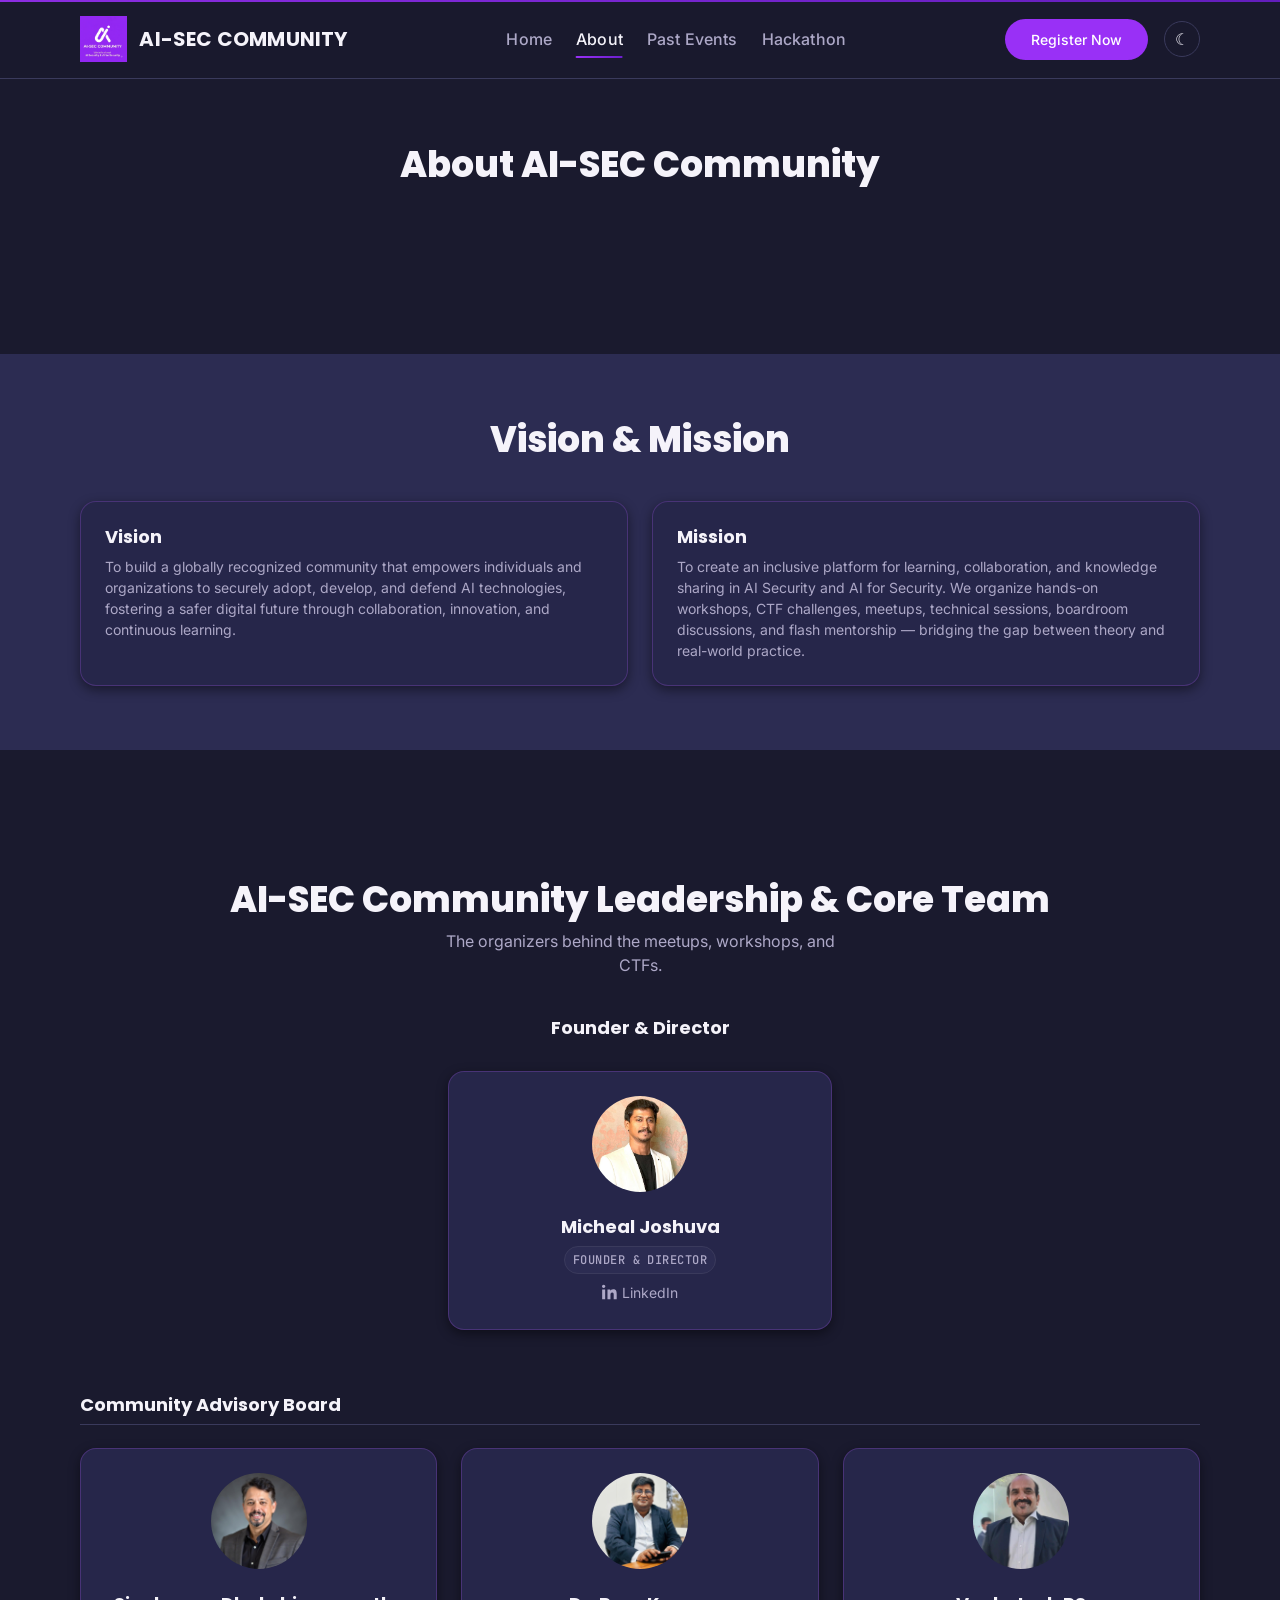
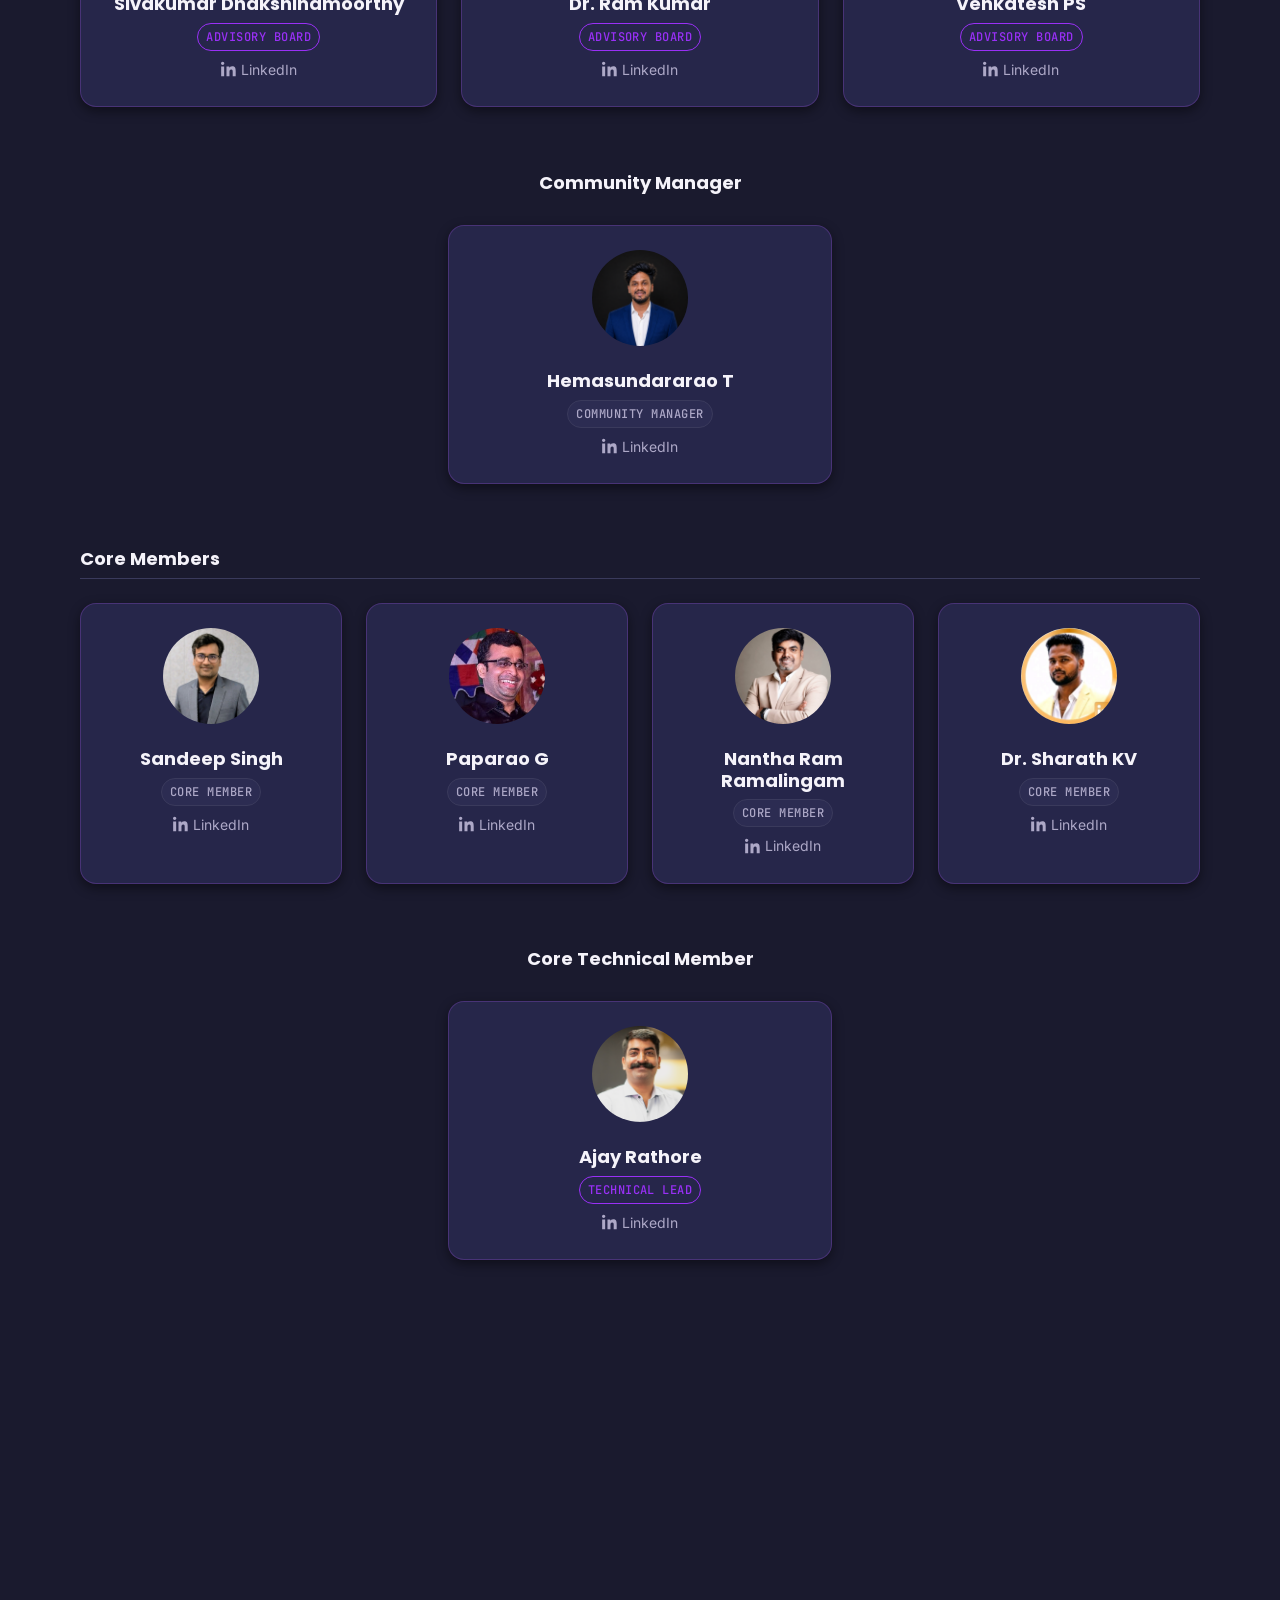
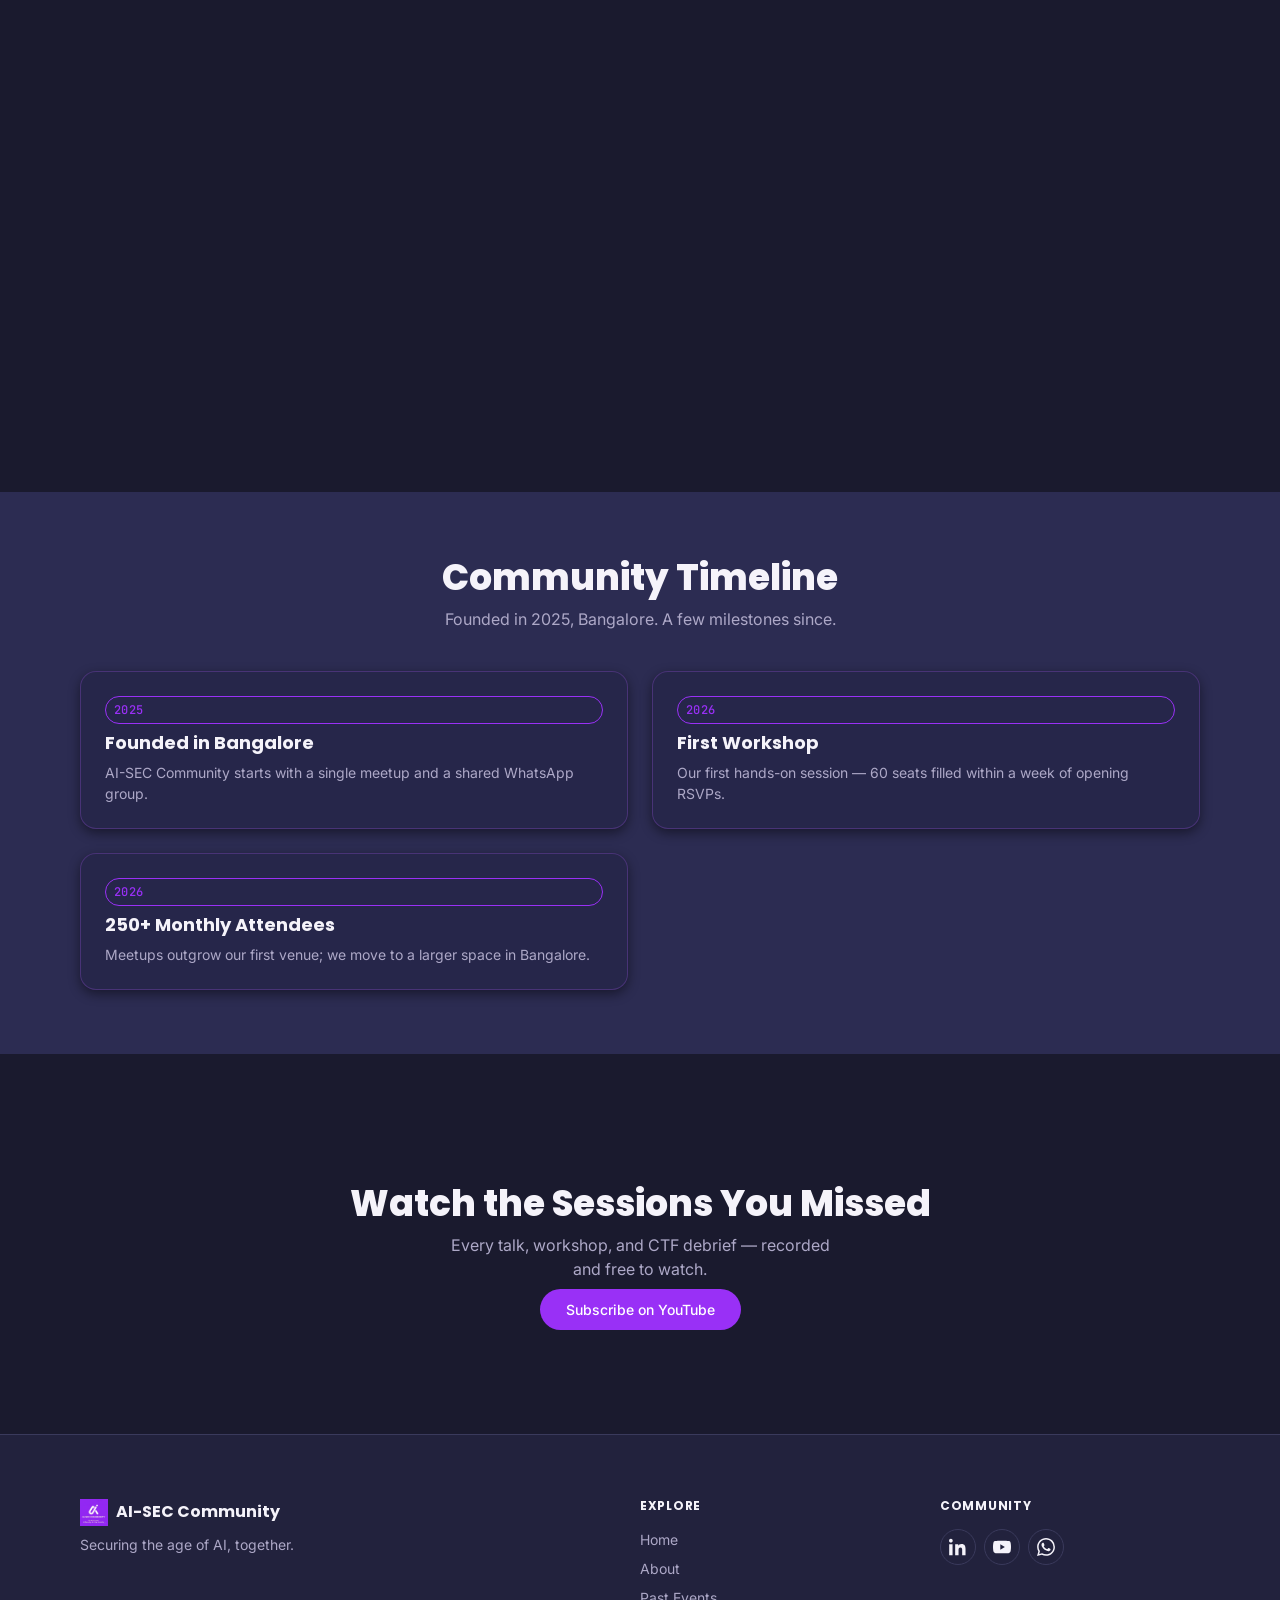
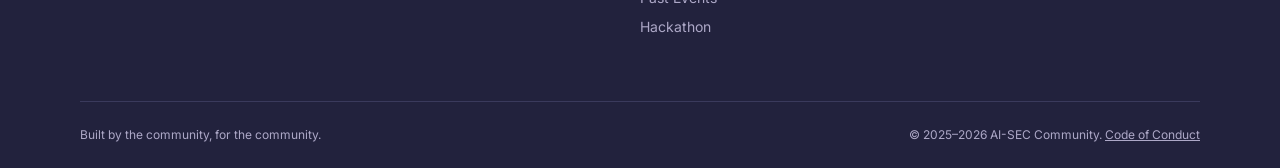
==== commit f57e4d44: "Updated site content" ====
--- a/AI-SEC-Community-main/about.html
+++ b/AI-SEC-Community-main/about.html
@@ -67,7 +67,7 @@
     <section class="section" aria-labelledby="about-hero-title">
       <div class="container section__header" data-animate="fade-up">
         <h1 class="section__title" id="about-hero-title">About AI-SEC Community</h1>
-        <p class="section__subtitle">Why we exist, who runs it, and how to partner with us.</p>
+        
       </div>
     </section>
 
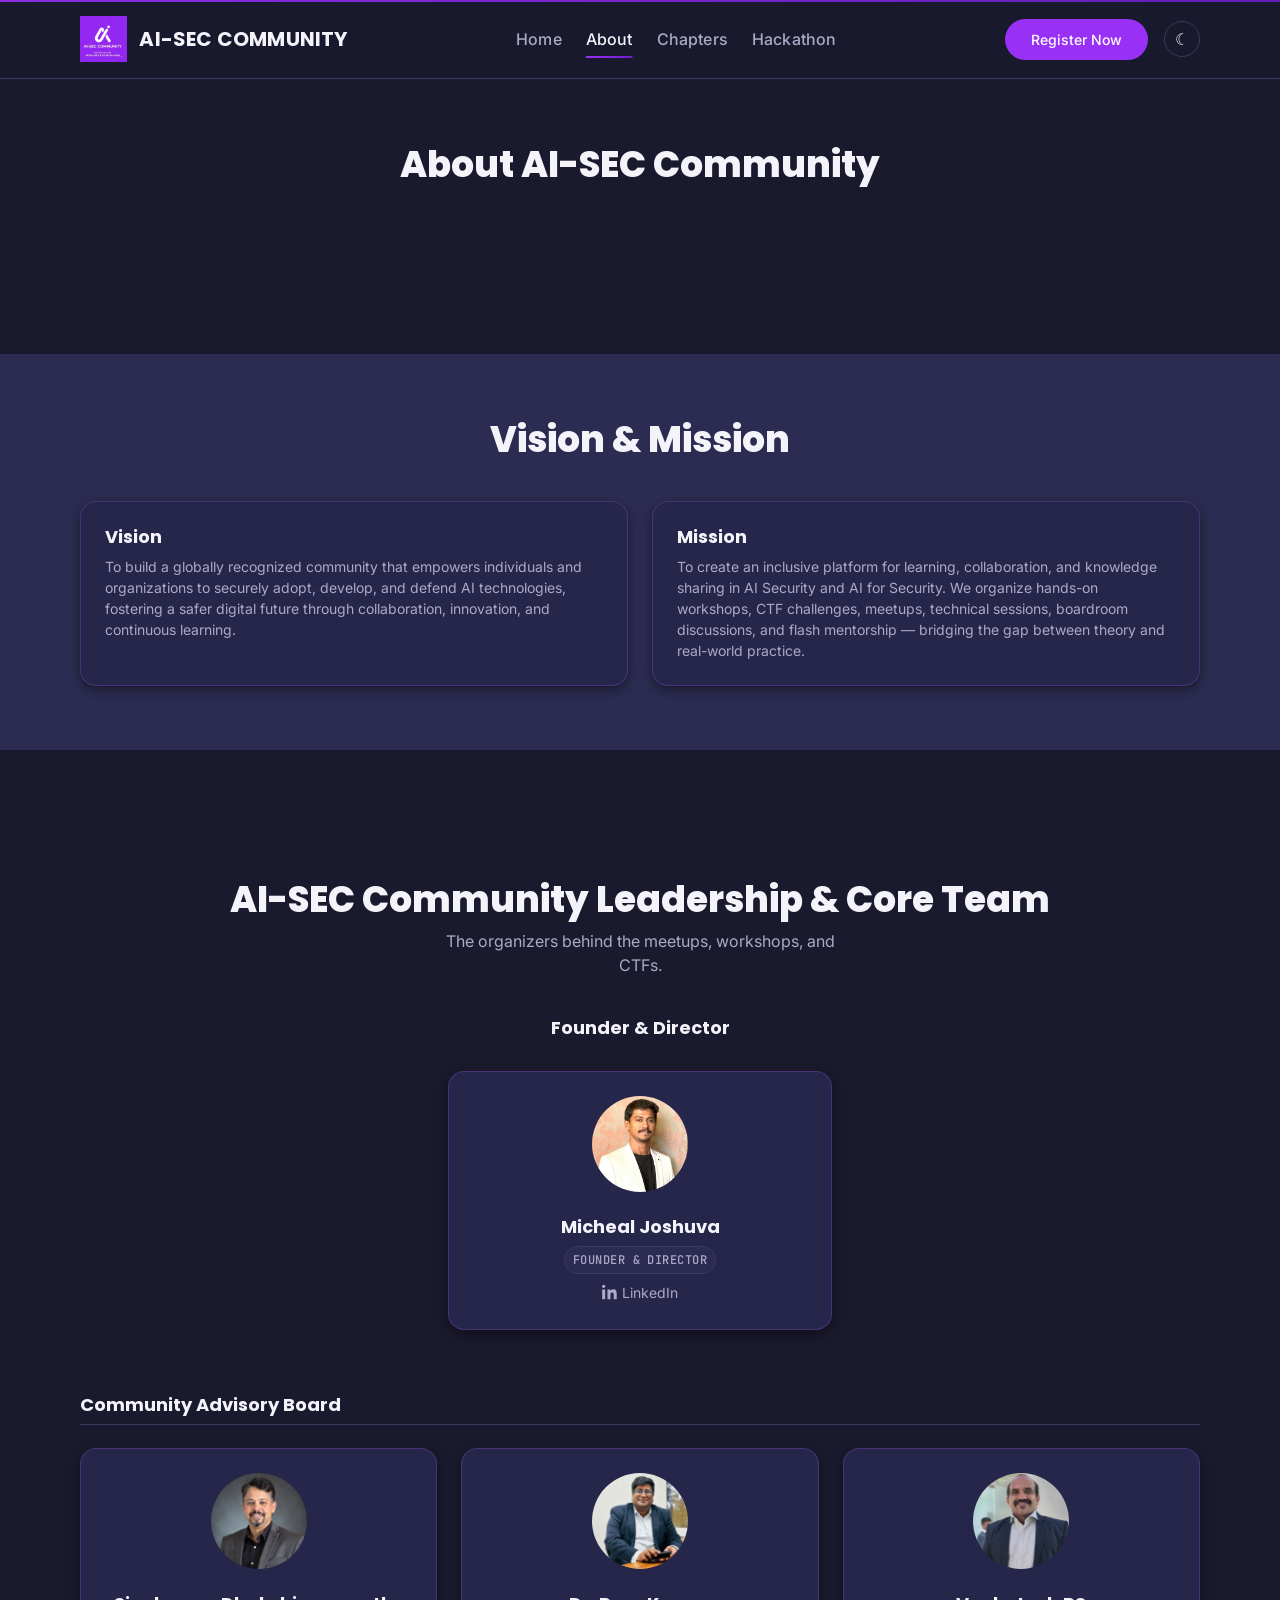
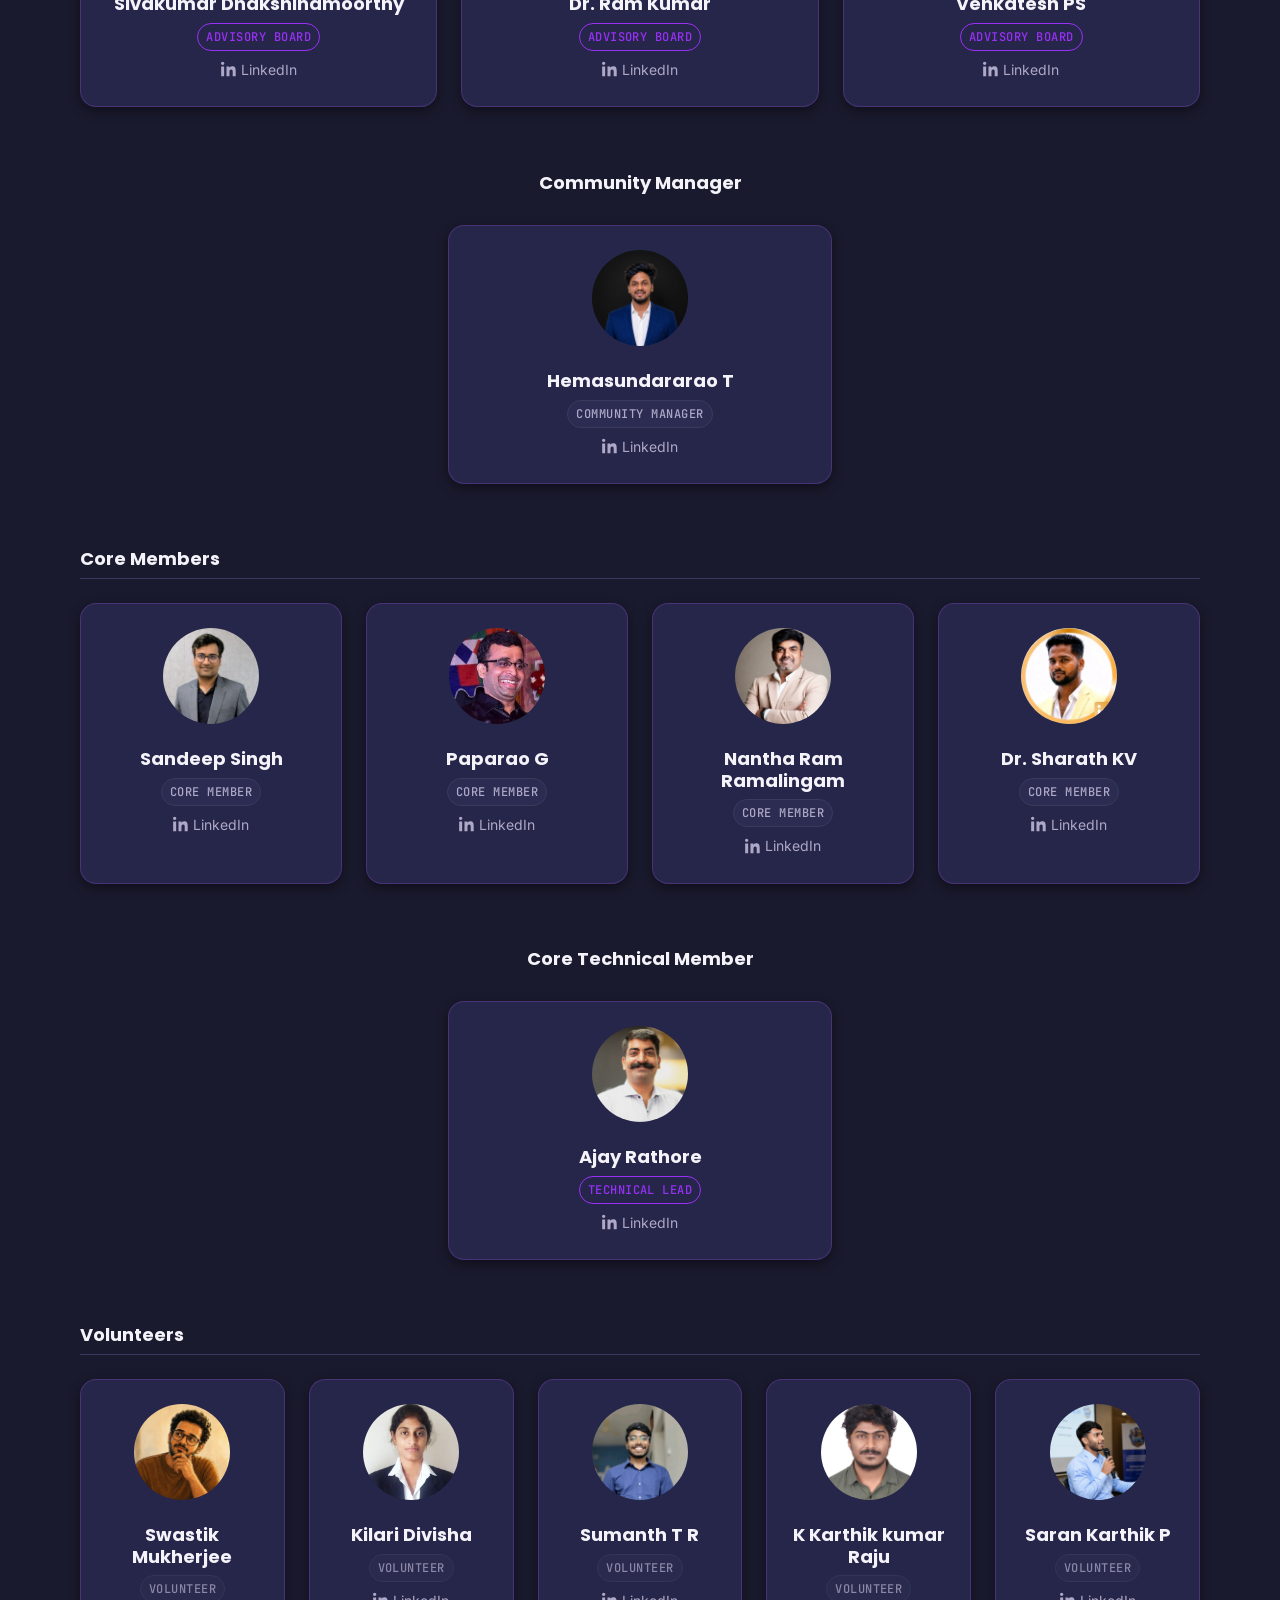
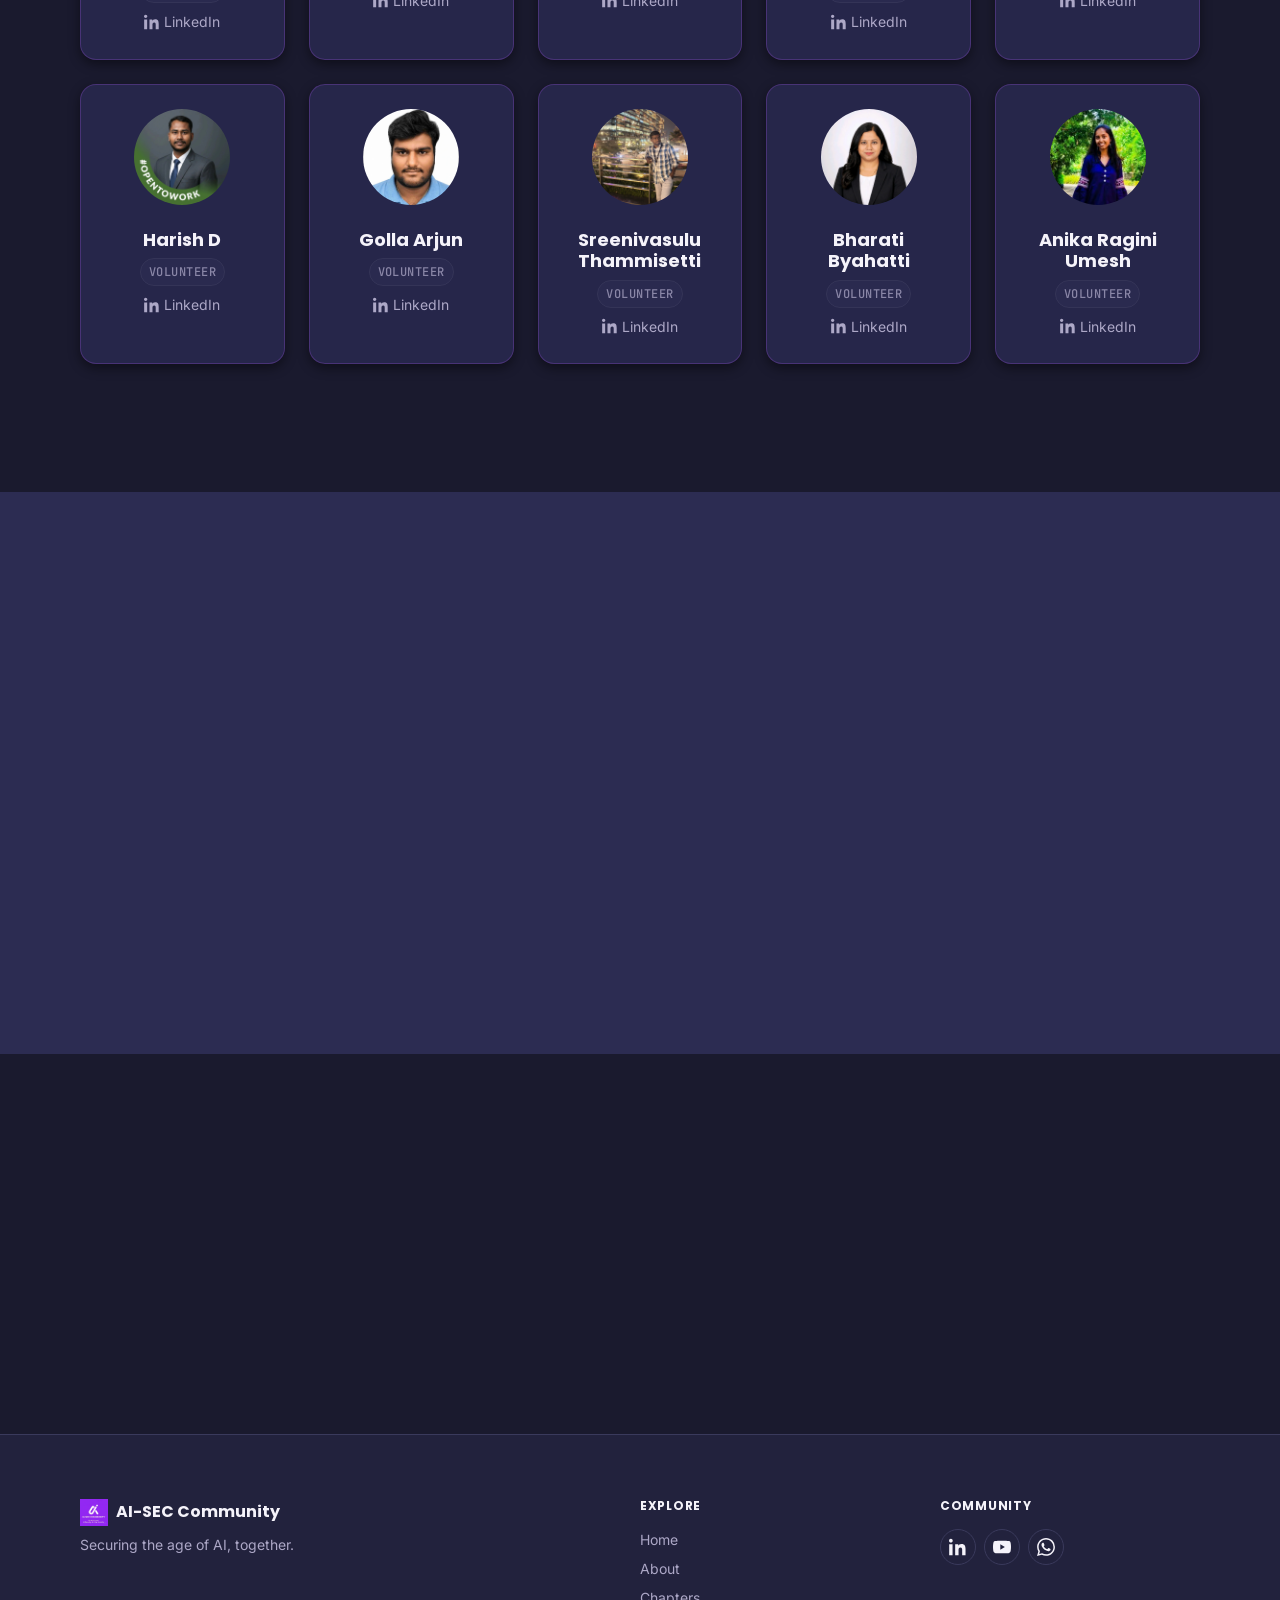
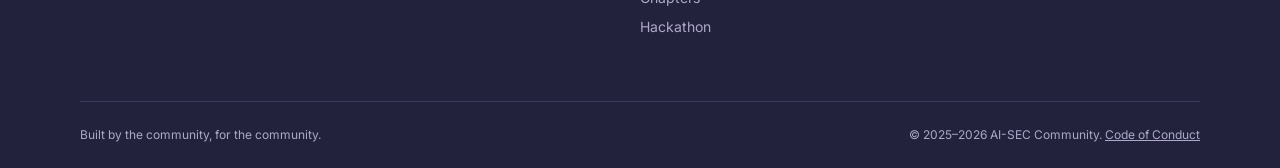
==== commit 7385387a: "Updated site content" ====
--- a/AI-SEC-Community-main/about.html
+++ b/AI-SEC-Community-main/about.html
@@ -45,7 +45,8 @@
       <nav class="navbar__links" id="primary-nav" aria-label="Primary">
         <a href="index.html" class="is-active" aria-current="page">Home</a>
         <a href="about.html">About</a>
-        <a href="Past_Event.html">Past Events</a>
+                <a href="Chapters.html">Chapters</a>
+
         <a href="Hackathon.html">Hackathon</a>
       </nav>
       
@@ -395,7 +396,7 @@
           <div class="footer__links">
             <a href="index.html">Home</a>
             <a href="about.html">About</a>
-            <a href="Past_Event.html">Past Events</a>
+                    <a href="Chapters.html">Chapters</a>
             <a href="Hackathon.html">Hackathon</a>
           </div>
         </nav>
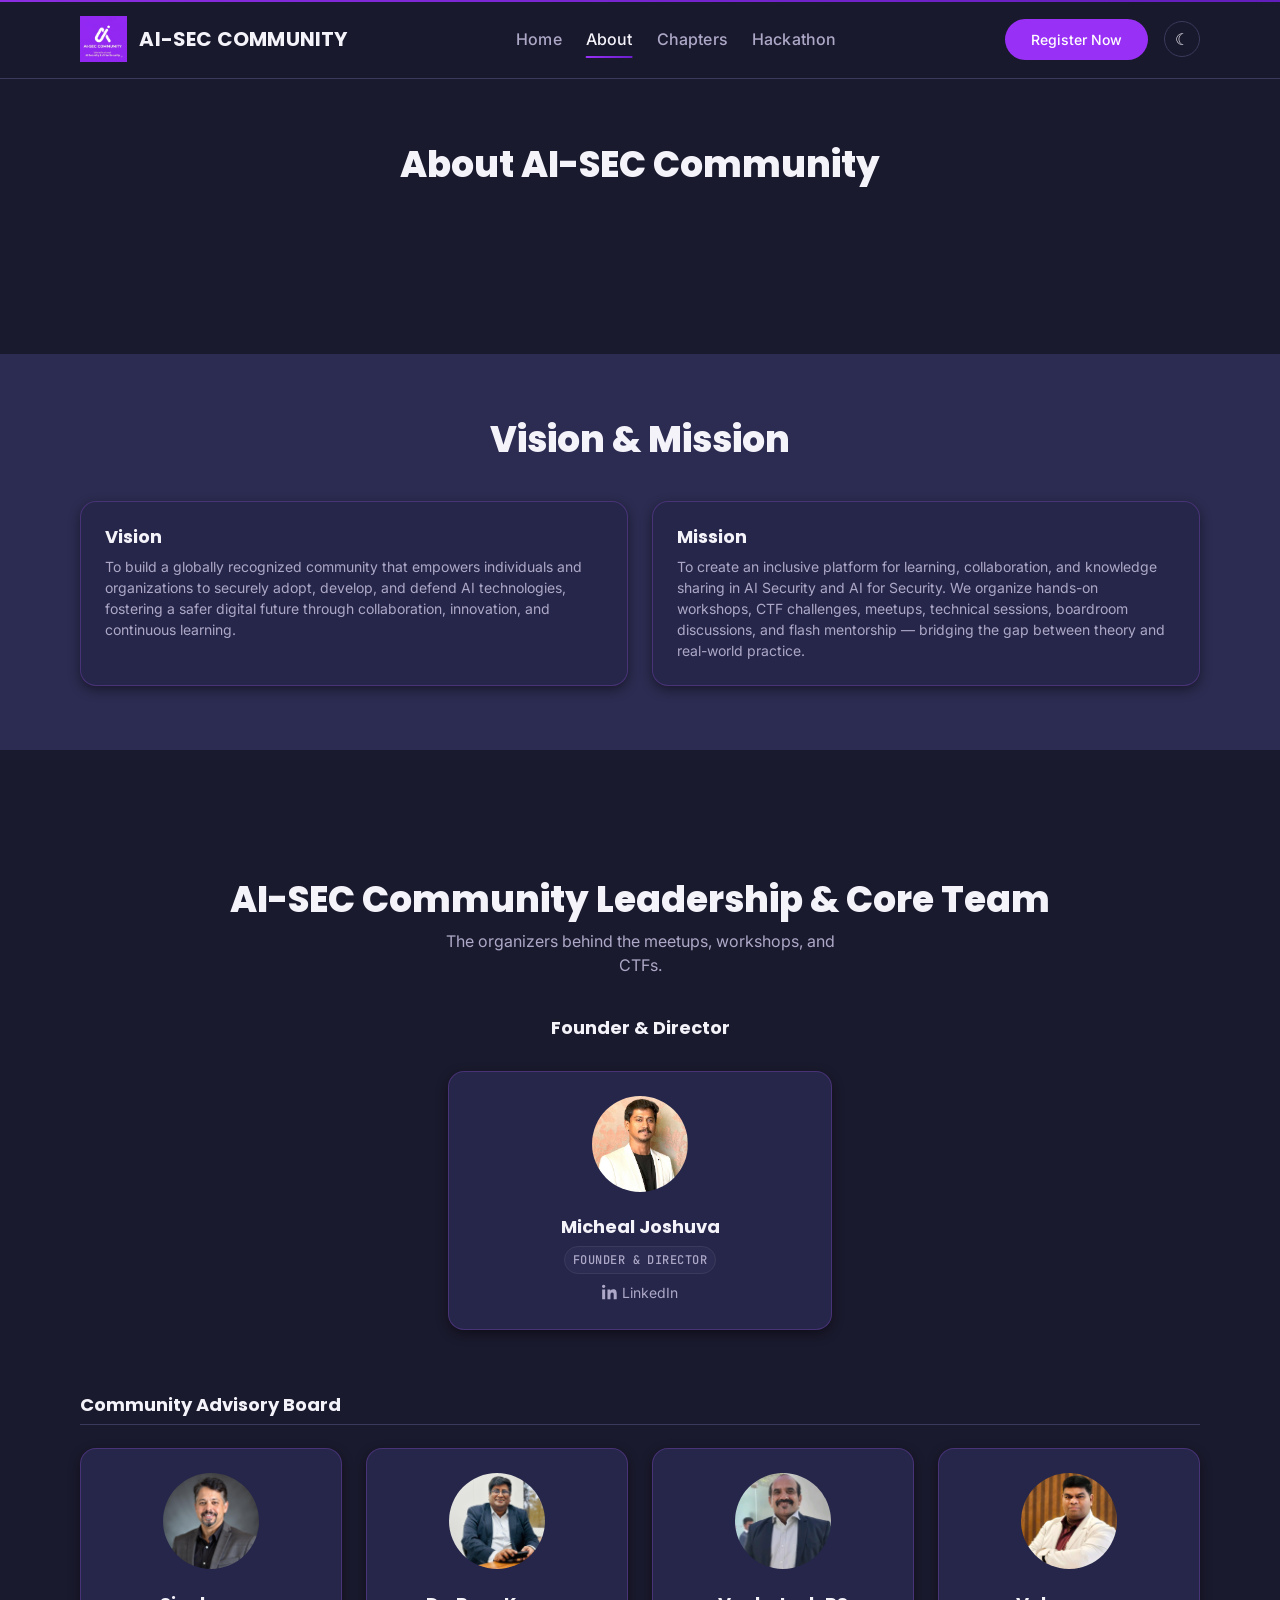
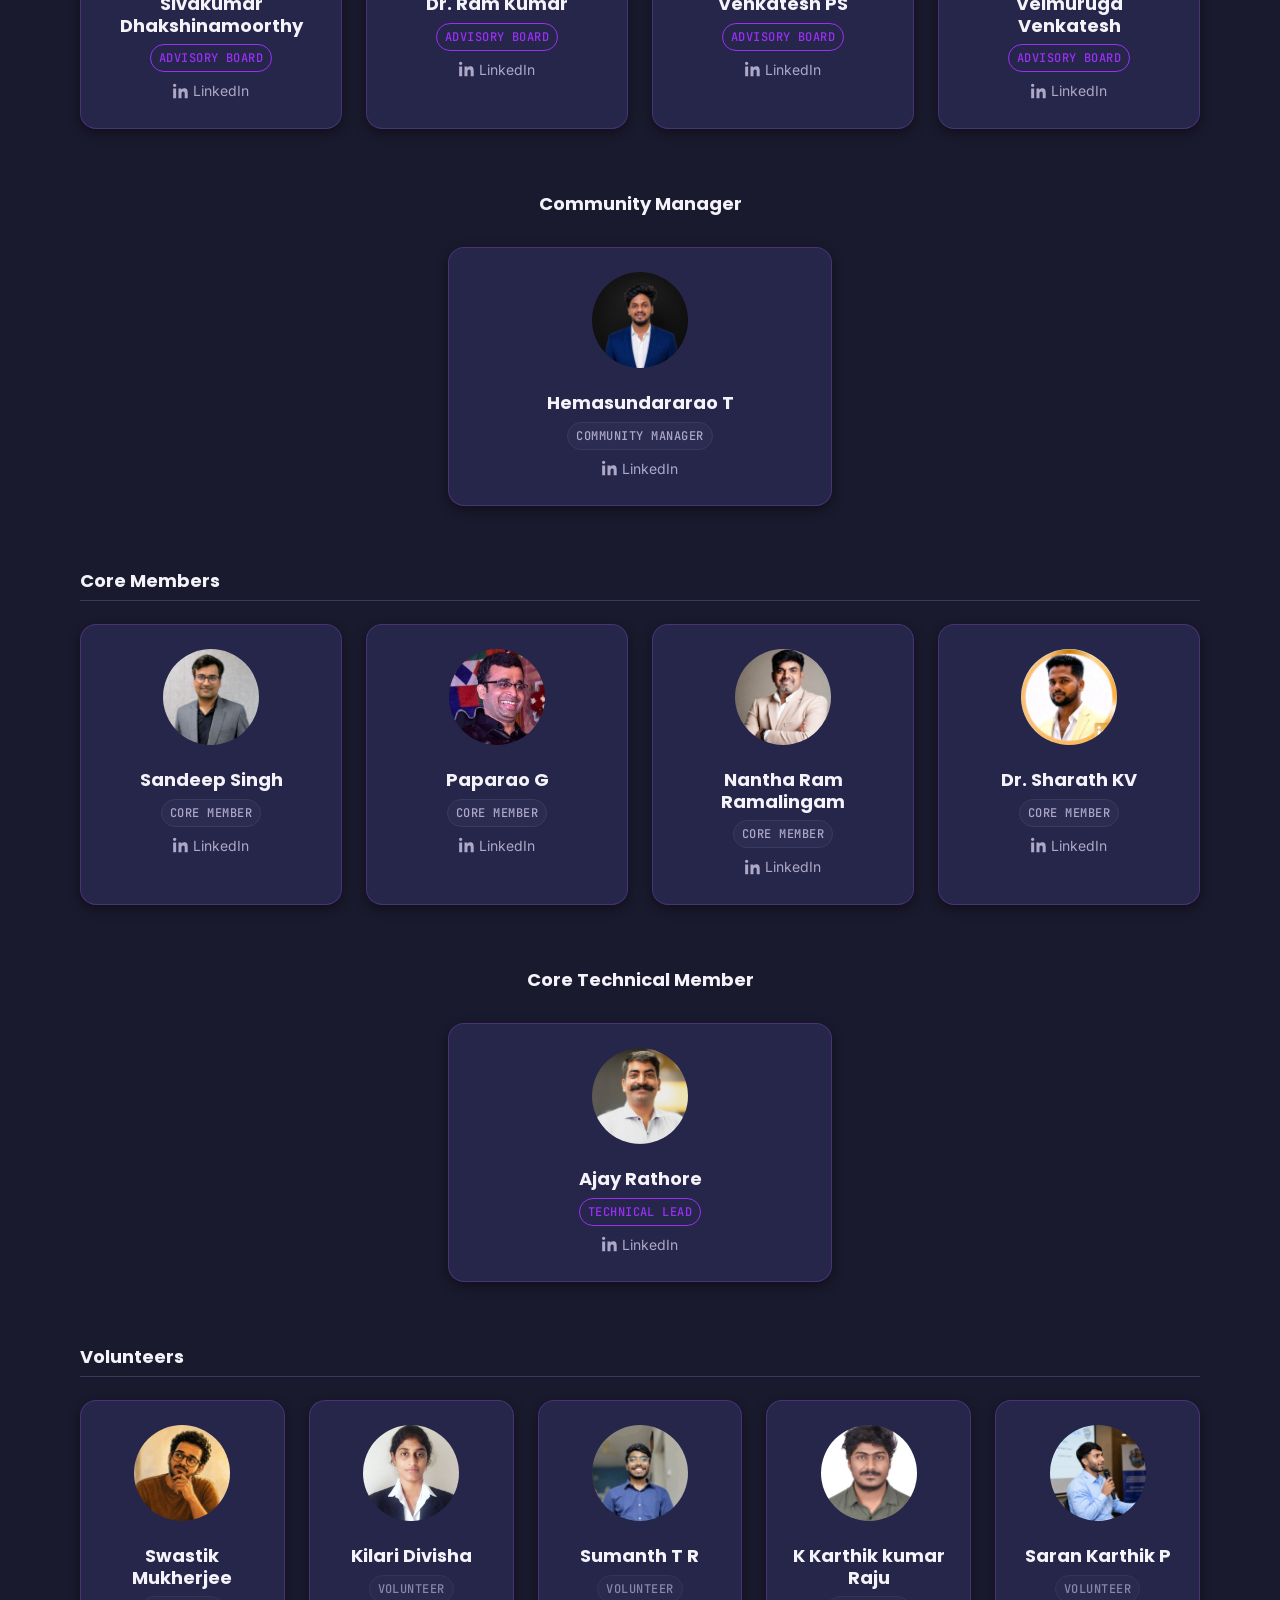
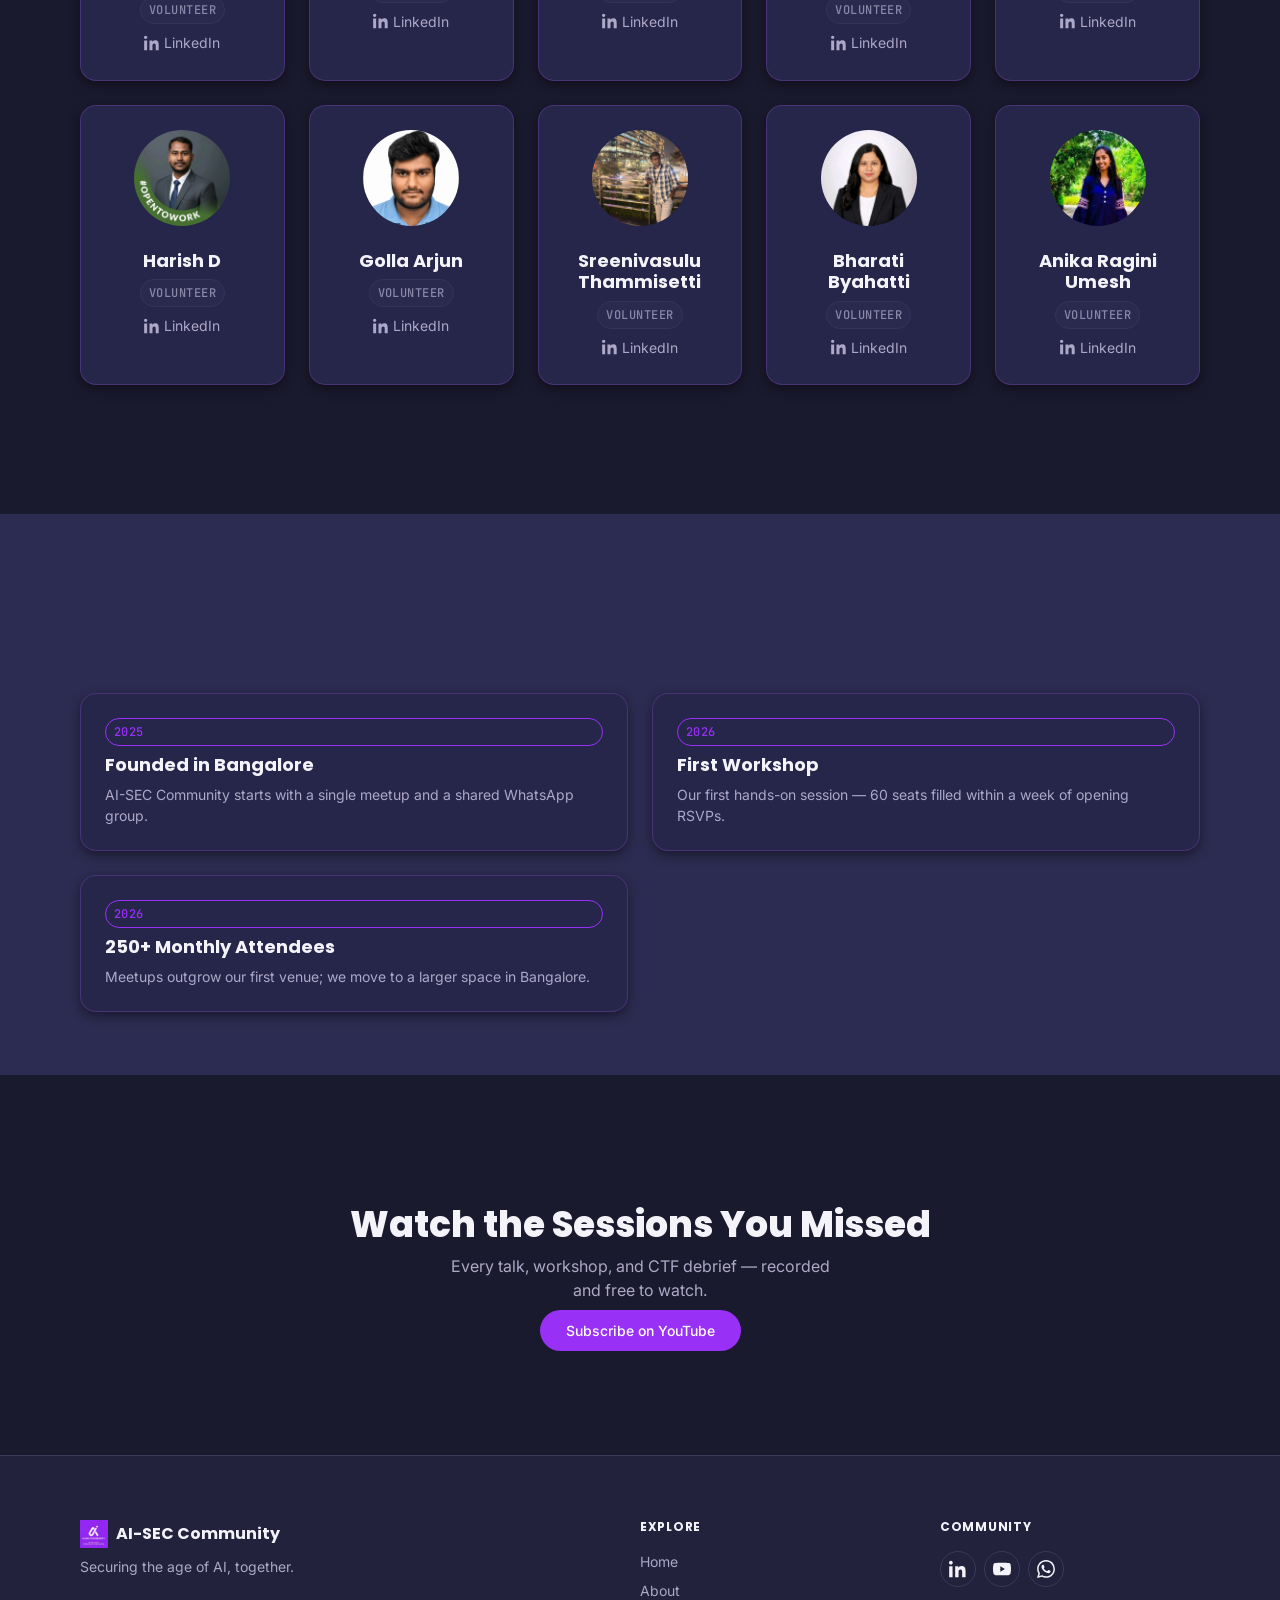
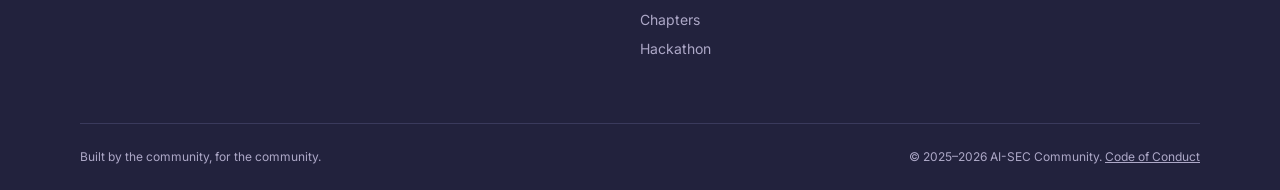
==== commit 47ebb44c: "Updated site content" ====
--- a/AI-SEC-Community-main/about.html
+++ b/AI-SEC-Community-main/about.html
@@ -126,7 +126,7 @@
             <h3 class="team-group__title" id="team-advisory">Community Advisory Board</h3>
             
           </div>
-          <div class="grid grid-3">
+          <div class="grid grid-4">
           <article class="card speaker-card">
             <img class="speaker-card__avatar" src="Images/CAB 3.jpg" alt="Portrait placeholder for advisory board" />
             <div class="card__body">
@@ -151,6 +151,14 @@
               <h3 class="card__title">Venkatesh PS</h3>
               <span class="badge badge--accent">Advisory Board</span>
               <p class="card__text"><a href="https://www.linkedin.com/in/venkatesh-ps-54962720/" target="_blank" rel="noopener" class="icon-link"><svg viewBox="0 0 24 24" width="24" height="24" fill="currentColor" aria-hidden="true"><path d="M4.98 3.5C4.98 4.881 3.87 6 2.5 6S0 4.881 0 3.5 1.12 1 2.5 1s2.48 1.119 2.48 2.5zM.24 8.25h4.5V23H.24V8.25zM8.02 8.25h4.31v2.01h.06c.6-1.14 2.07-2.34 4.26-2.34 4.56 0 5.4 3 5.4 6.9V23h-4.5v-6.75c0-1.61-.03-3.68-2.24-3.68-2.25 0-2.59 1.75-2.59 3.56V23h-4.5V8.25z"/></svg>LinkedIn</a></p>
+            </div>
+          </article>
+           <article class="card speaker-card">
+            <img class="speaker-card__avatar" src="Images/AB 4.jpg" alt="Portrait placeholder for advisory board" />
+            <div class="card__body">
+              <h3 class="card__title">Velmuruga Venkatesh</h3>
+              <span class="badge badge--accent">Advisory Board</span>
+              <p class="card__text"><a href="https://www.linkedin.com/in/velmuruga-venkatesh-mbl-smp-crisc-cdpse-dcdpo-ccio-a01ba81b/" target="_blank" rel="noopener" class="icon-link"><svg viewBox="0 0 24 24" width="24" height="24" fill="currentColor" aria-hidden="true"><path d="M4.98 3.5C4.98 4.881 3.87 6 2.5 6S0 4.881 0 3.5 1.12 1 2.5 1s2.48 1.119 2.48 2.5zM.24 8.25h4.5V23H.24V8.25zM8.02 8.25h4.31v2.01h.06c.6-1.14 2.07-2.34 4.26-2.34 4.56 0 5.4 3 5.4 6.9V23h-4.5v-6.75c0-1.61-.03-3.68-2.24-3.68-2.25 0-2.59 1.75-2.59 3.56V23h-4.5V8.25z"/></svg>LinkedIn</a></p>
             </div>
           </article>
           </div>
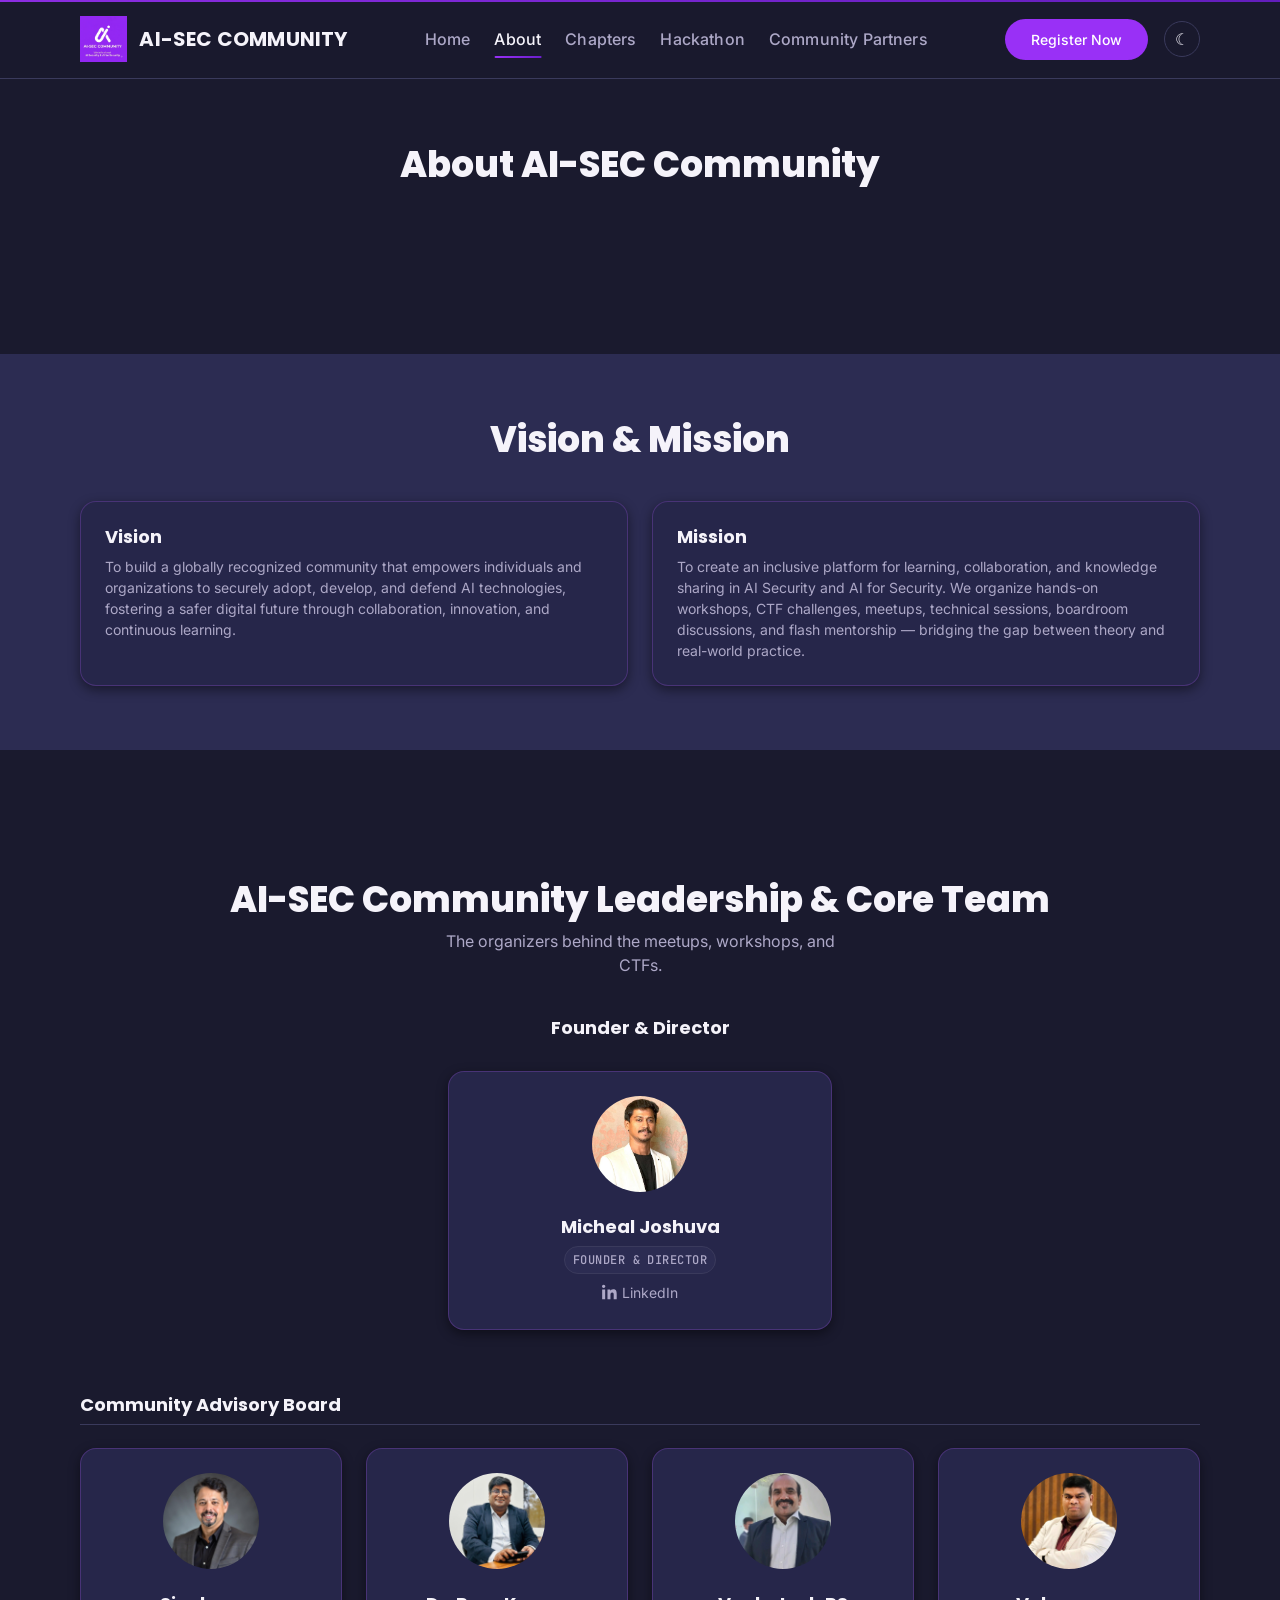
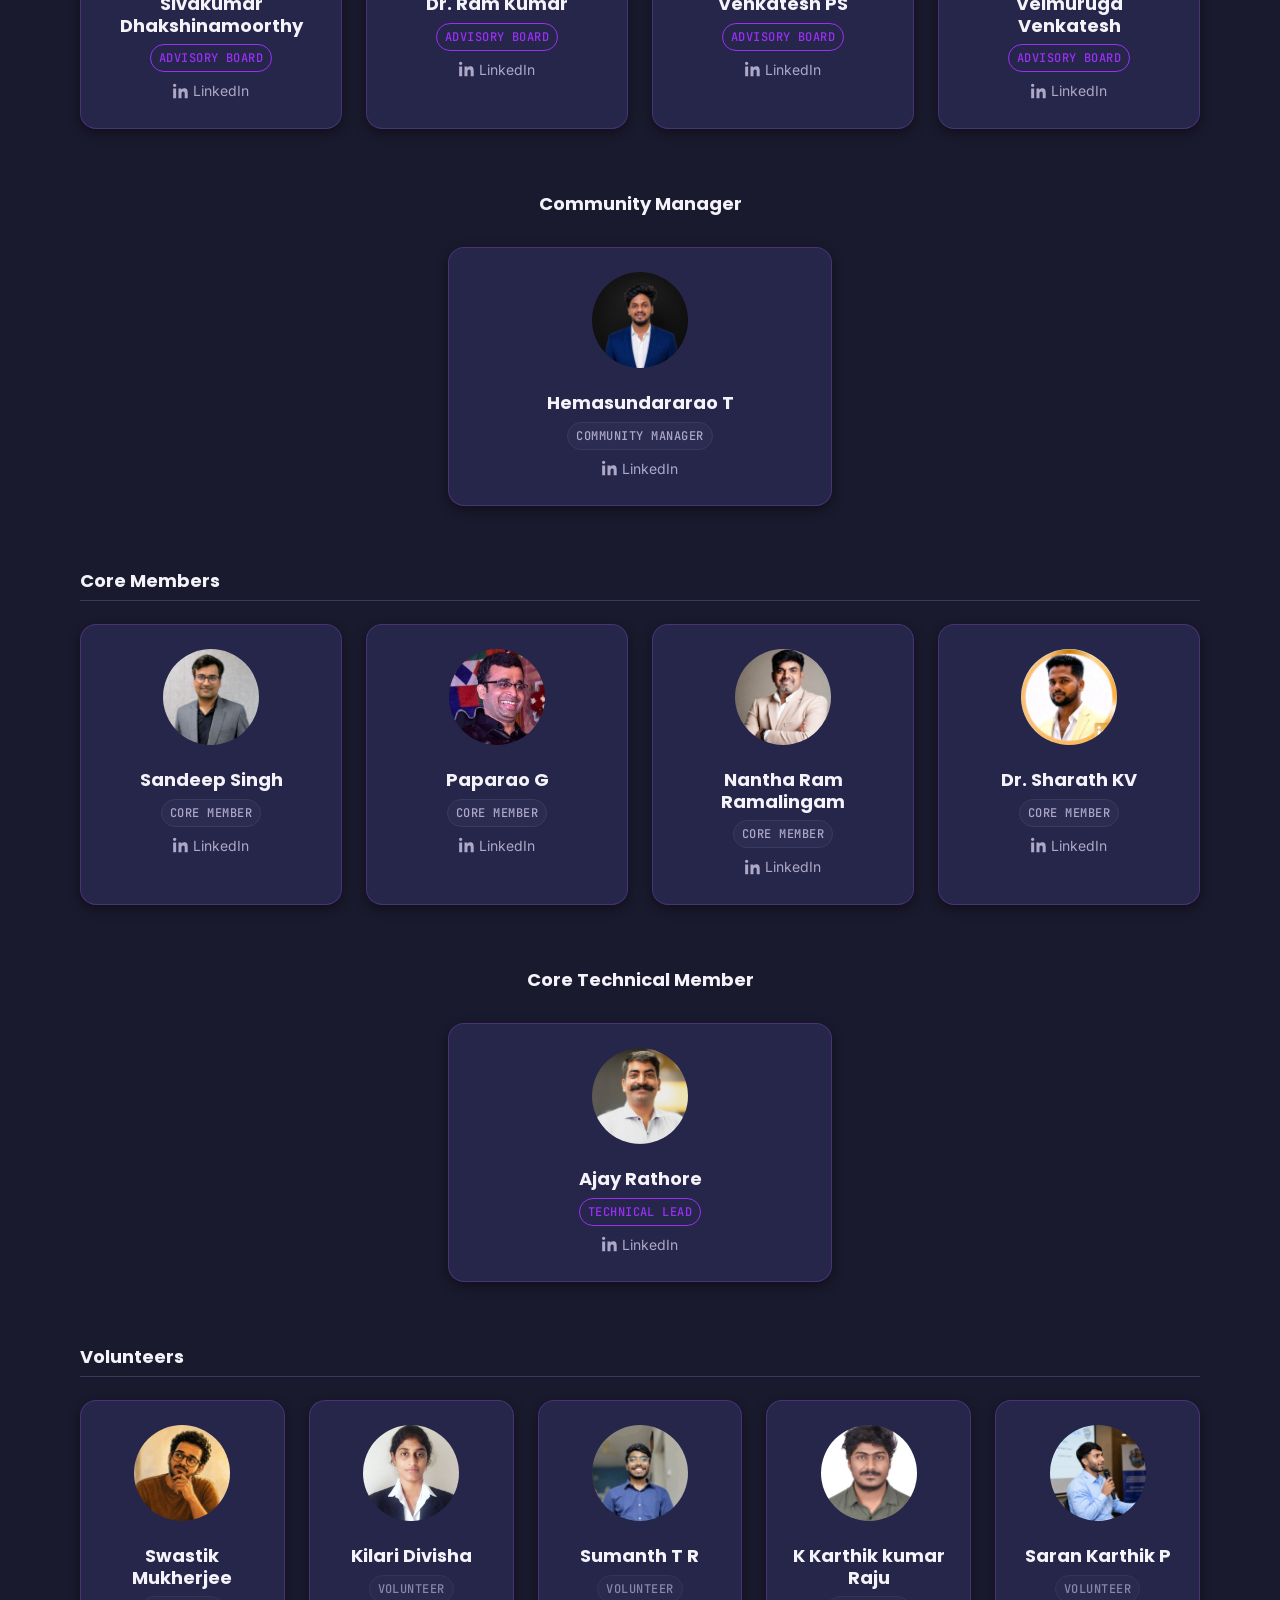
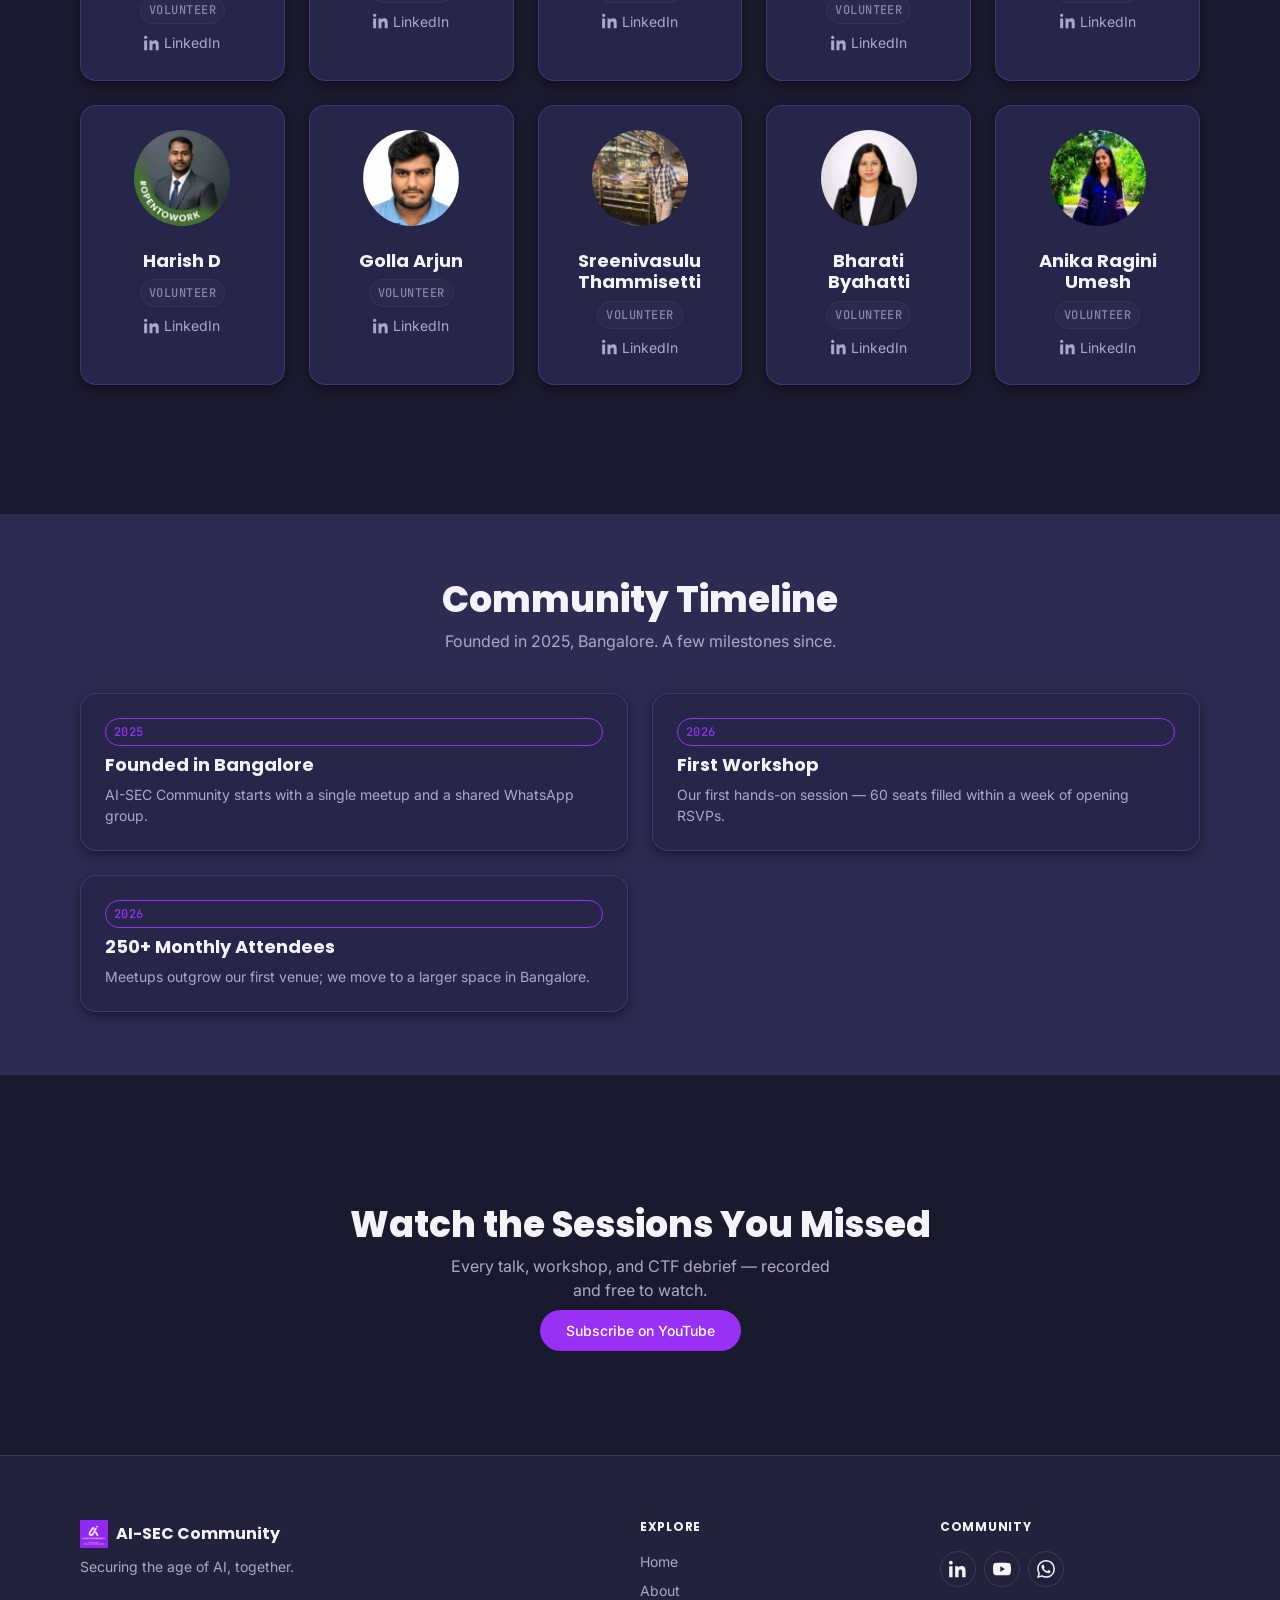
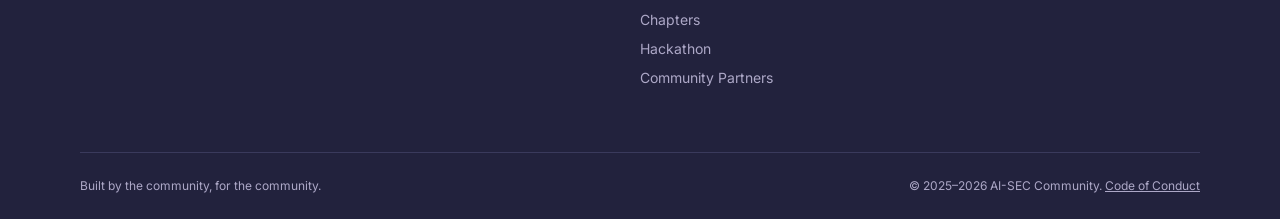
==== commit 9dcbeb50: "Updated site content" ====
--- a/AI-SEC-Community-main/about.html
+++ b/AI-SEC-Community-main/about.html
@@ -48,6 +48,7 @@
                 <a href="Chapters.html">Chapters</a>
 
         <a href="Hackathon.html">Hackathon</a>
+        <a href="Community Partners.html">Community Partners</a>
       </nav>
       
       <div class="navbar__actions">
@@ -406,6 +407,7 @@
             <a href="about.html">About</a>
                     <a href="Chapters.html">Chapters</a>
             <a href="Hackathon.html">Hackathon</a>
+            <a href="Community Partners.html">Community Partners</a>
           </div>
         </nav>
 
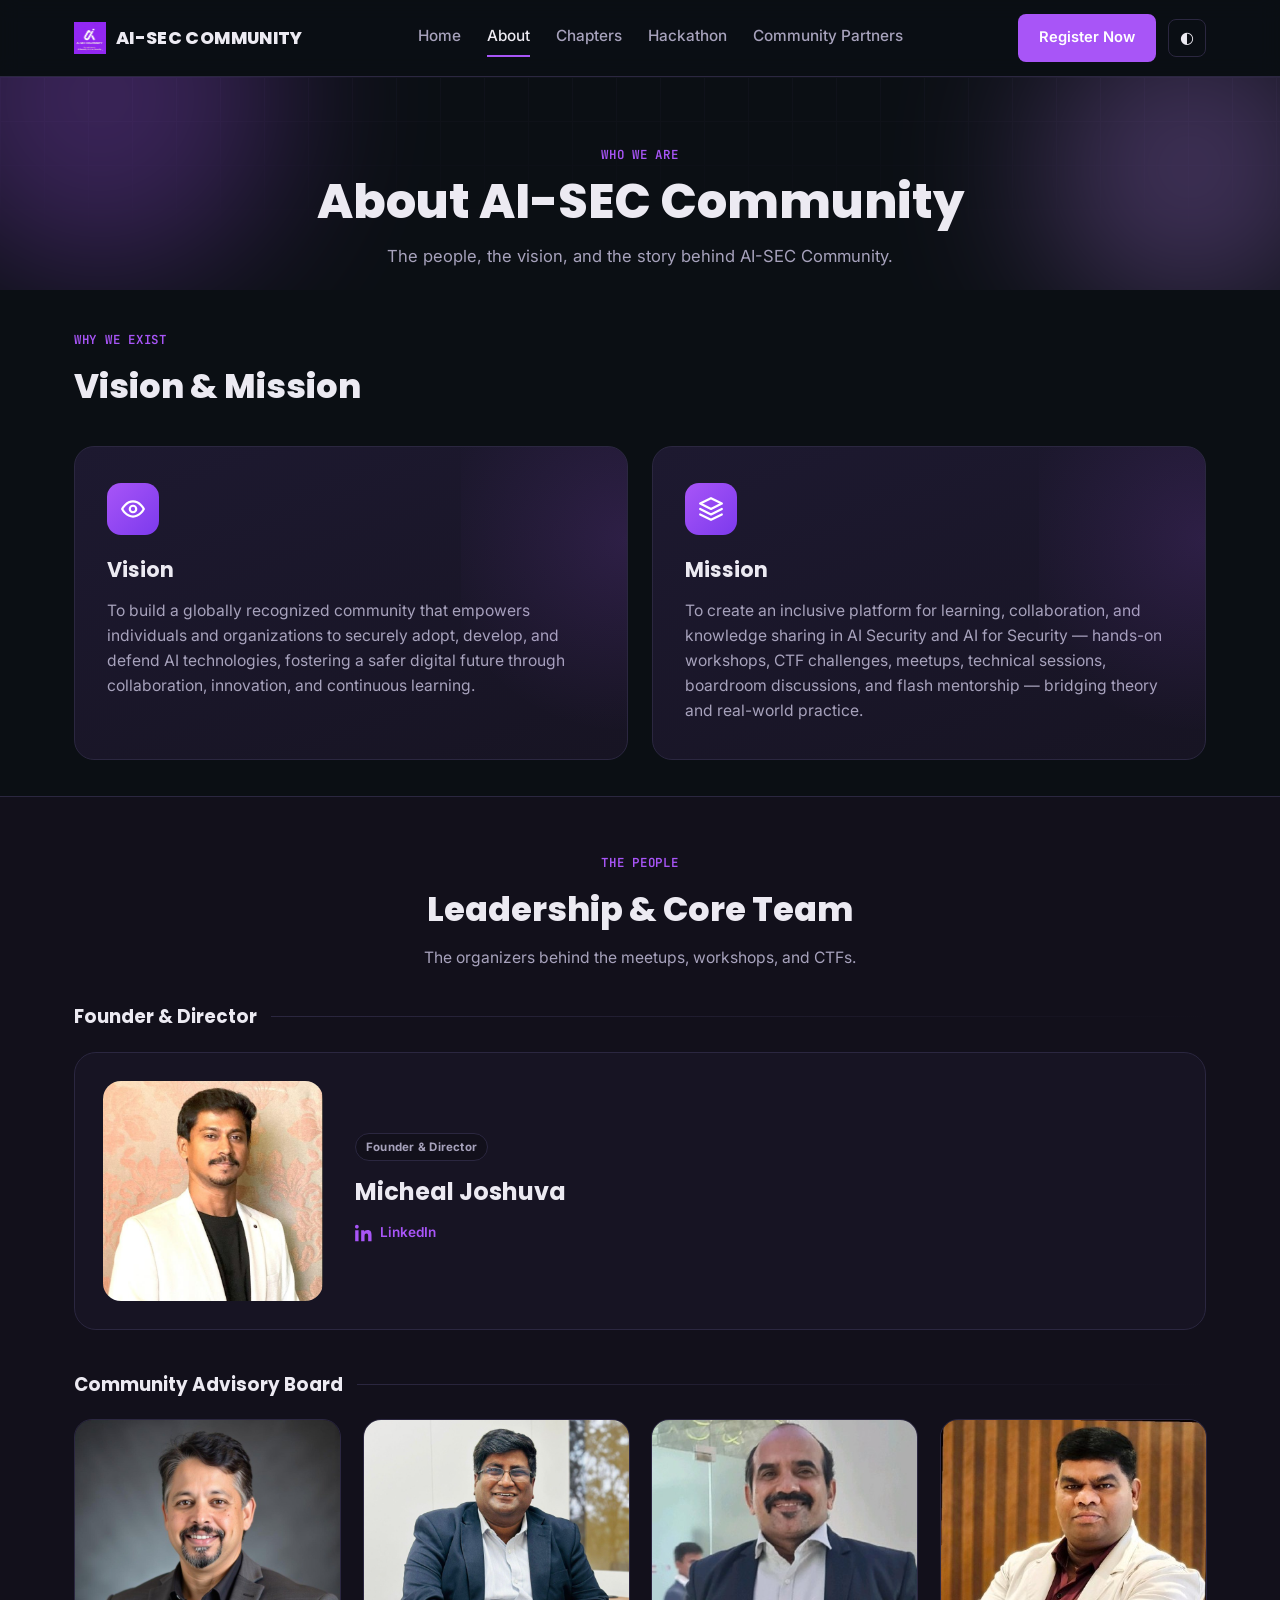
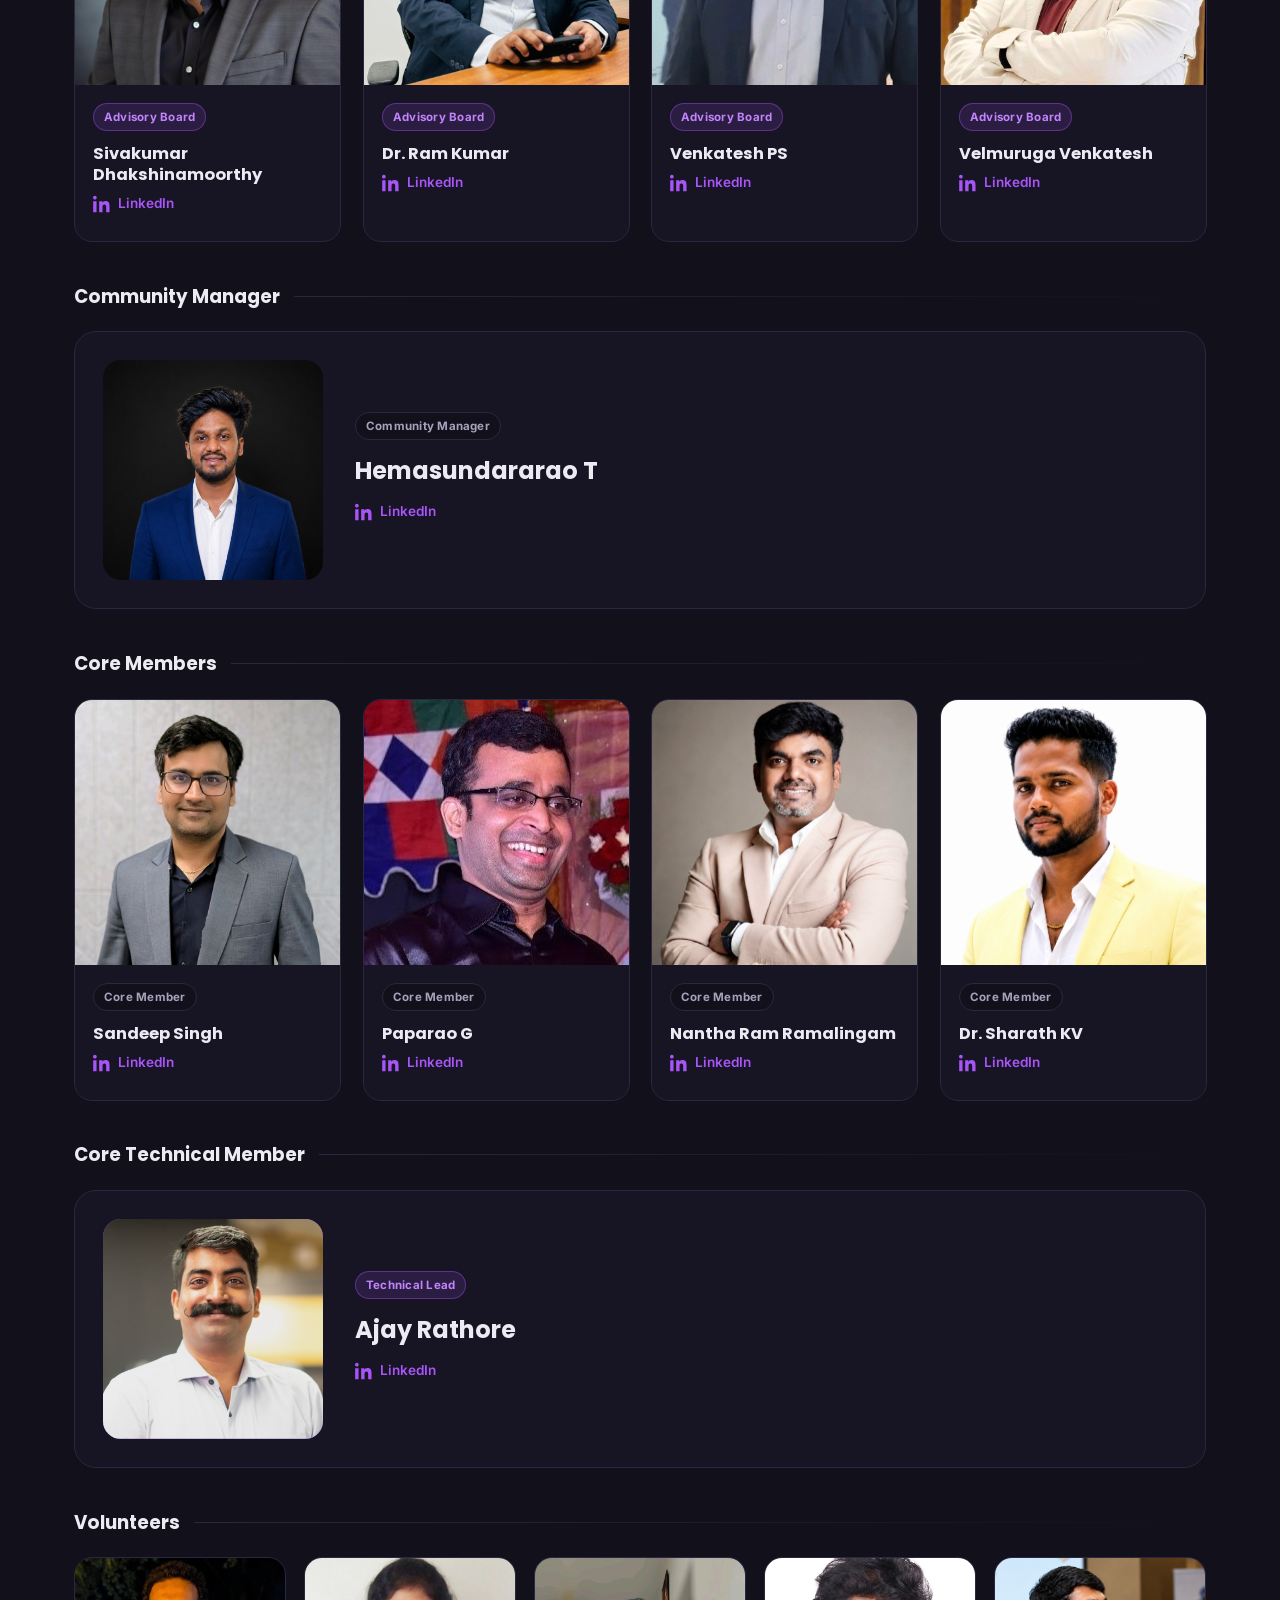
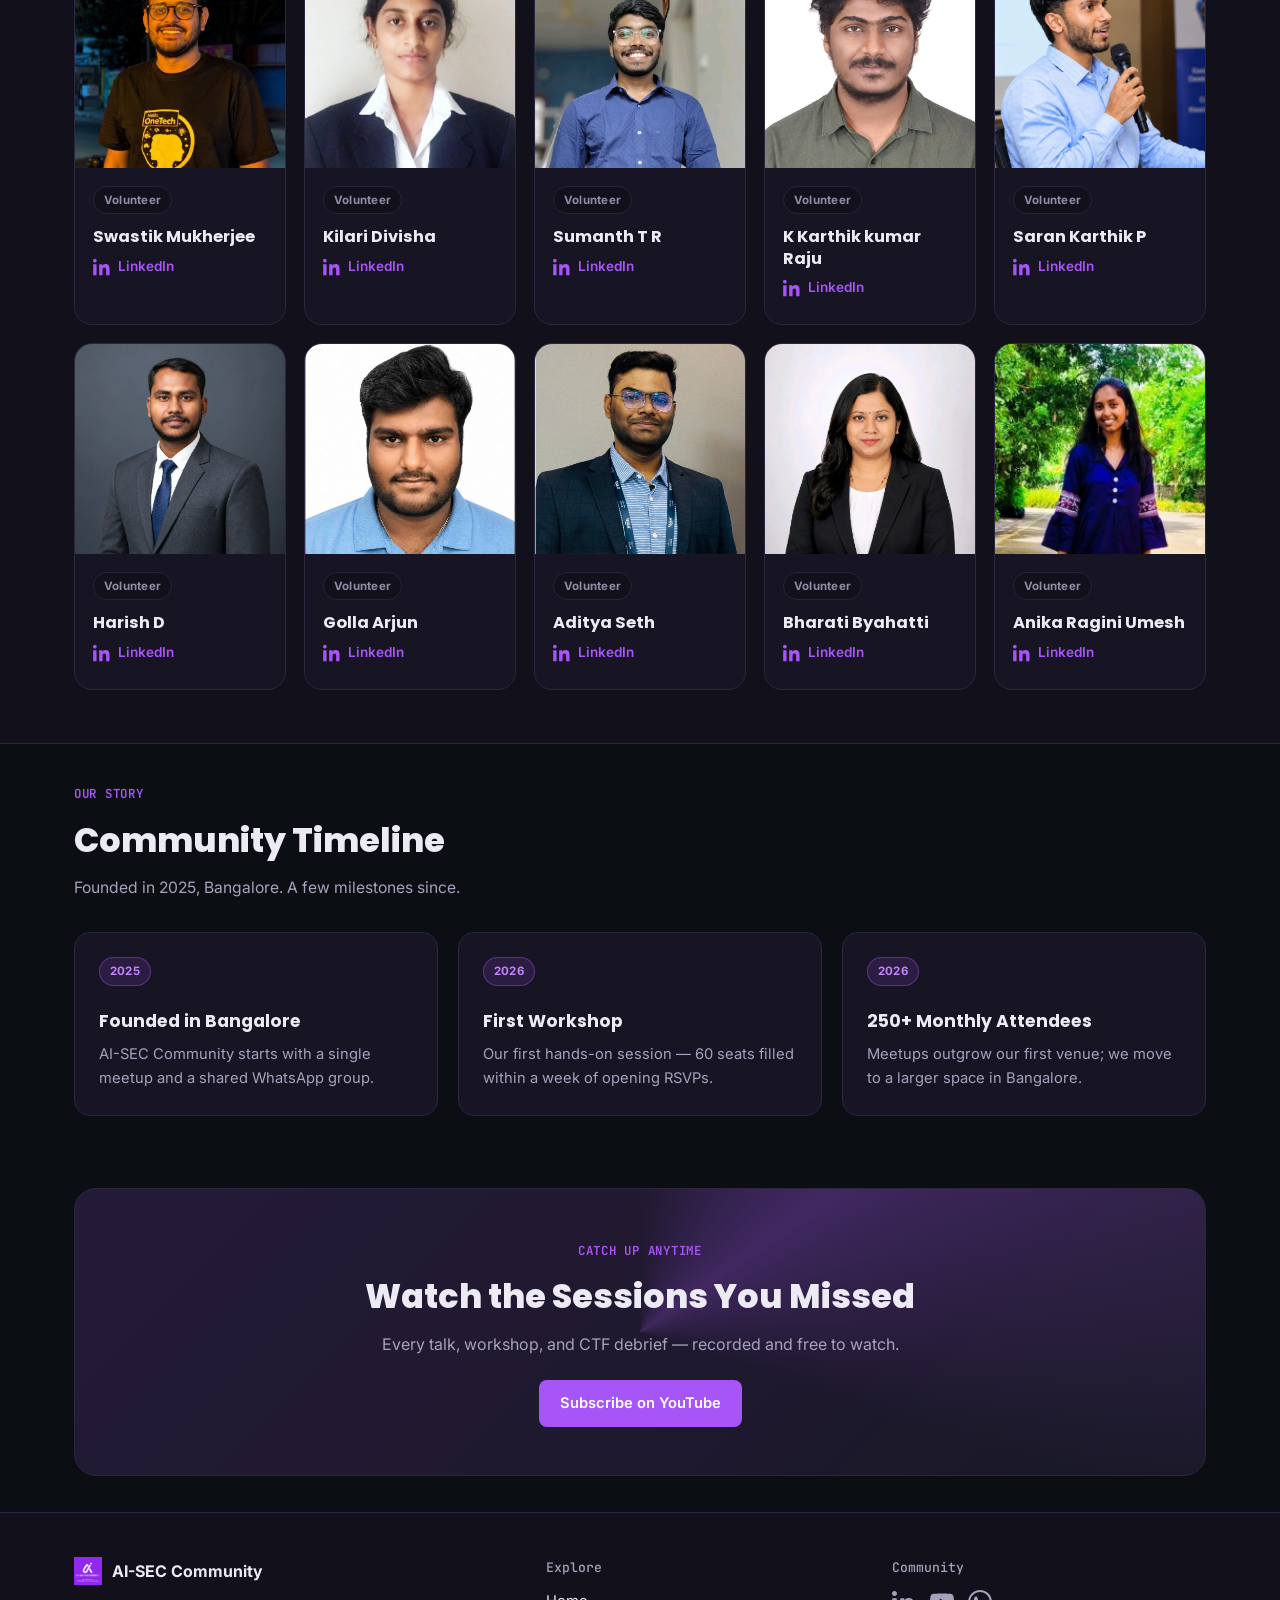
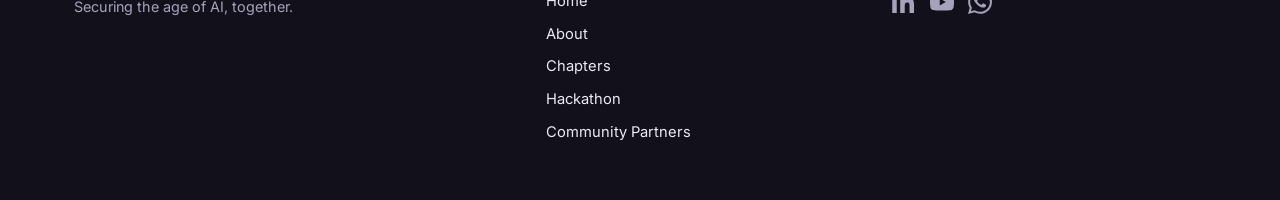
==== commit b7f1404e: "Updated site content" ====
--- a/AI-SEC-Community-main/about.html
+++ b/AI-SEC-Community-main/about.html
@@ -1,37 +1,265 @@
 <!DOCTYPE html>
-<html lang="en">
+<html lang="en" data-theme="dark">
 <head>
-  <meta charset="UTF-8" />
-  <meta name="viewport" content="width=device-width, initial-scale=1.0" />
-  <title>About & Partners — AI-SEC Community | Vision, Team, and Sponsorship</title>
-  <meta name="description" content="Learn about AI-SEC Community's vision and mission, meet the organizing team, and explore Community and Event partner tiers." />
-  <link rel="canonical" href="https://aisec.community/about.html" />
-
-  <!-- Open Graph / social cards — replace url & image with production values at deploy -->
-  <meta property="og:type" content="website" />
-  <meta property="og:title" content="About & Partners — AI-SEC Community" />
-  <meta property="og:description" content="Our vision and mission, the organizing team, and how to partner with AI-SEC Community." />
-  <meta property="og:image" content="assets/images/logo.png" />
-  <meta property="og:url" content="https://aisec.community/about.html" />
-  <meta name="twitter:card" content="summary_large_image" />
-  <meta name="twitter:title" content="About & Partners — AI-SEC Community" />
-  <meta name="twitter:description" content="Our vision and mission, the organizing team, and how to partner with AI-SEC Community." />
-  <meta name="twitter:image" content="assets/images/logo.png" />
-
-  <link rel="icon" type="image/svg+xml" href="assets/icons/favicon.svg" />
-
-  <!-- Google Fonts -->
-  <link rel="preconnect" href="https://fonts.googleapis.com" />
-  <link rel="preconnect" href="https://fonts.gstatic.com" crossorigin />
-  <link href="https://fonts.googleapis.com/css2?family=Poppins:wght@700;800&family=Inter:wght@400;500&family=JetBrains+Mono:wght@400;500&display=swap" rel="stylesheet" />
-
-  <!-- Styles, in cascade order -->
-  <link rel="stylesheet" href="css/tokens.css" />
-  <link rel="stylesheet" href="css/reset.css" />
-  <link rel="stylesheet" href="css/components.css" />
-  <link rel="stylesheet" href="css/layout.css" />
-  <link rel="stylesheet" href="css/pages.css" />
-  <link rel="stylesheet" href="css/responsive.css" />
+<meta charset="UTF-8" />
+<meta name="viewport" content="width=device-width, initial-scale=1.0" />
+<title>About & Team — AI-SEC Community | Vision, Leadership, and Story</title>
+<meta name="description" content="Meet the people building AI-SEC Community — vision, mission, leadership, core team, and volunteers driving AI security education across India." />
+<link rel="canonical" href="https://aisec.community/about.html" />
+
+<meta property="og:type" content="website" />
+<meta property="og:title" content="About & Team — AI-SEC Community" />
+<meta property="og:description" content="Our vision, mission, and the people behind AI-SEC Community." />
+<meta property="og:image" content="assets/images/logo.png" />
+<meta property="og:url" content="https://aisec.community/about.html" />
+<meta name="twitter:card" content="summary_large_image" />
+
+<link rel="preconnect" href="https://fonts.googleapis.com" />
+<link rel="preconnect" href="https://fonts.gstatic.com" crossorigin />
+<link href="https://fonts.googleapis.com/css2?family=Poppins:wght@700;800&family=Inter:wght@400;500;600&family=JetBrains+Mono:wght@400;500&display=swap" rel="stylesheet" />
+
+<style>
+  :root{
+    --bg:#0B0F14; --bg-tint:#12101B; --card:#171423; --card-2:#1D1930;
+    --line:#2B2740; --text:#ECEAF2; --text-muted:#A7A2BC;
+    --accent:#A855F7; --accent-dark:#7C3AED; --accent-2:#C084FC;
+  }
+  html[data-theme="light"]{
+    --bg:#F8F6FB; --bg-tint:#F0ECF7; --card:#FFFFFF; --card-2:#FBF9FE;
+    --line:#E3DCF0; --text:#1D1730; --text-muted:#675E80;
+  }
+  *{ box-sizing:border-box; }
+  html{ scroll-behavior:smooth; }
+  body{ margin:0; background:var(--bg); color:var(--text); font-family:'Inter',sans-serif; line-height:1.6; transition:background .3s ease, color .3s ease; }
+  .container{ max-width:1180px; margin:0 auto; padding:0 24px; }
+  h1,h2,h3,.navbar__wordmark{ font-family:'Poppins',sans-serif; }
+  a{ color:inherit; }
+  img{ max-width:100%; display:block; }
+
+  section{ padding:52px 0; }
+  section.tight{ padding:36px 0; }
+  section.tint{ background:var(--bg-tint); border-top:1px solid var(--line); border-bottom:1px solid var(--line); }
+
+  .section__header{ max-width:720px; margin:0 0 32px; }
+  .section__header.center{ margin-left:auto; margin-right:auto; text-align:center; }
+  .kicker{
+    display:inline-block; color:var(--accent); font-family:'JetBrains Mono',monospace; font-weight:600; font-size:.78rem;
+    letter-spacing:.06em; text-transform:uppercase; margin:0 0 10px;
+  }
+  .section__title{ font-size:clamp(1.5rem,3vw,2.1rem); font-weight:800; margin:0 0 8px; }
+  .section__subtitle{ color:var(--text-muted); margin:0; font-size:.98rem; }
+
+  /* ---------- reveal ---------- */
+  .reveal{ opacity:0; transform:translateY(24px); transition:opacity .6s cubic-bezier(.16,.84,.44,1), transform .6s cubic-bezier(.16,.84,.44,1); }
+  .reveal.is-visible{ opacity:1; transform:translateY(0); }
+  .reveal-stagger.is-visible > *{ animation:riseIn .6s cubic-bezier(.16,.84,.44,1) both; }
+  .reveal-stagger.is-visible > *:nth-child(1){ animation-delay:.02s; }
+  .reveal-stagger.is-visible > *:nth-child(2){ animation-delay:.06s; }
+  .reveal-stagger.is-visible > *:nth-child(3){ animation-delay:.10s; }
+  .reveal-stagger.is-visible > *:nth-child(4){ animation-delay:.14s; }
+  .reveal-stagger.is-visible > *:nth-child(5){ animation-delay:.18s; }
+  .reveal-stagger.is-visible > *:nth-child(n+6){ animation-delay:.22s; }
+  @keyframes riseIn{ from{ opacity:0; transform:translateY(20px) scale(.98); } to{ opacity:1; transform:translateY(0) scale(1); } }
+  @media (prefers-reduced-motion: reduce){ .reveal,.reveal-stagger>*{ opacity:1!important; transform:none!important; animation:none!important; transition:none!important; } }
+
+  /* ---------- navbar ---------- */
+  .navbar{ position:sticky; top:0; z-index:50; background:rgba(11,15,20,.85); backdrop-filter:blur(10px); border-bottom:1px solid var(--line); }
+  html[data-theme="light"] .navbar{ background:rgba(248,246,251,.85); }
+  .navbar__inner{ display:flex; align-items:center; justify-content:space-between; gap:24px; padding:14px 24px; }
+  .navbar__logo{ display:flex; align-items:center; gap:10px; text-decoration:none; }
+  .navbar__wordmark{ font-weight:800; letter-spacing:.02em; font-size:1.1rem; white-space:nowrap; }
+  .navbar__links{ display:flex; gap:26px; font-weight:500; font-size:.96rem; }
+  .navbar__links a{ text-decoration:none; color:var(--text-muted); padding:6px 0; border-bottom:2px solid transparent; transition:color .2s ease, border-color .2s ease; }
+  .navbar__links a:hover, .navbar__links a.is-active{ color:var(--text); border-color:var(--accent); }
+  .navbar__actions{ display:flex; align-items:center; gap:12px; }
+  .btn{ display:inline-flex; align-items:center; justify-content:center; gap:8px; padding:11px 20px; border-radius:8px; font-weight:600; font-size:.92rem; text-decoration:none; border:1px solid transparent; cursor:pointer; transition:background .2s ease, color .2s ease, border-color .2s ease, transform .15s ease, box-shadow .25s ease; }
+  .btn:active{ transform:scale(.97); }
+  .btn-primary{ background:var(--accent); color:#fff; }
+  .btn-primary:hover{ background:var(--accent-dark); box-shadow:0 10px 26px -10px rgba(168,85,247,.65); transform:translateY(-2px); }
+  .btn-outline{ border-color:var(--line); color:var(--text); background:transparent; }
+  .btn-outline:hover{ border-color:var(--accent); color:var(--accent); transform:translateY(-2px); }
+  .theme-toggle{ background:none; border:1px solid var(--line); color:var(--text); width:38px; height:38px; border-radius:8px; cursor:pointer; font-size:1rem; display:flex; align-items:center; justify-content:center; transition:border-color .2s ease, transform .3s ease; }
+  .theme-toggle:hover{ border-color:var(--accent); transform:rotate(20deg); }
+  .navbar__toggle{ display:none; flex-direction:column; gap:4px; background:none; border:none; cursor:pointer; padding:6px; }
+  .navbar__toggle span{ width:20px; height:2px; background:var(--text); display:block; }
+  @media (max-width:900px){ .navbar__links{ display:none; } .navbar__toggle{ display:flex; } .navbar__cta{ display:none; } }
+
+  /* ---------- hero ---------- */
+  .hero{ position:relative; overflow:hidden; padding:64px 0 12px; text-align:center; }
+  .hero__grid{ position:absolute; inset:0; z-index:0; background-image:linear-gradient(to right, var(--line) 1px, transparent 1px), linear-gradient(to bottom, var(--line) 1px, transparent 1px); background-size:44px 44px; -webkit-mask-image:linear-gradient(to bottom, rgba(0,0,0,.5), transparent 80%); mask-image:linear-gradient(to bottom, rgba(0,0,0,.5), transparent 80%); opacity:.35; pointer-events:none; }
+  .hero__glow{ position:absolute; inset:0; z-index:0; pointer-events:none; }
+  .hero__glow span{ position:absolute; border-radius:50%; filter:blur(80px); opacity:.30; animation:floatBlob 14s ease-in-out infinite; }
+  .hero__glow span:nth-child(1){ width:360px; height:360px; background:var(--accent); top:-160px; left:-80px; }
+  .hero__glow span:nth-child(2){ width:300px; height:300px; background:var(--accent-2); top:-60px; right:-60px; animation-delay:-6s; }
+  html[data-theme="light"] .hero__glow span{ opacity:.18; }
+  @keyframes floatBlob{ 0%,100%{ transform:translate(0,0) scale(1); } 50%{ transform:translate(20px,25px) scale(1.08); } }
+  .hero__inner{ position:relative; z-index:1; max-width:760px; margin:0 auto; animation:fadeInUp .6s cubic-bezier(.16,.84,.44,1) both; }
+  @keyframes fadeInUp{ from{ opacity:0; transform:translateY(16px); } to{ opacity:1; transform:translateY(0); } }
+  h1.page-title{ font-weight:800; font-size:clamp(2rem,4.6vw,3rem); line-height:1.14; margin:0 0 14px; }
+  .hero p.lead{ color:var(--text-muted); font-size:1.04rem; margin:0 0 8px; }
+
+  /* ---------- vision / mission ---------- */
+  .grid-2{ display:grid; grid-template-columns:1fr 1fr; gap:24px; }
+  .feature-card{
+    position:relative; overflow:hidden;
+    background:linear-gradient(160deg, var(--card-2), var(--card));
+    border:1px solid var(--line); border-radius:20px; padding:36px 32px;
+    transition:transform .4s cubic-bezier(.16,.84,.44,1), border-color .35s ease, box-shadow .4s ease;
+  }
+  .feature-card::before{
+    content:''; position:absolute; top:-40%; right:-30%; width:60%; height:140%;
+    background:radial-gradient(circle, rgba(168,85,247,.14), transparent 70%);
+    pointer-events:none; transition:opacity .4s ease;
+  }
+  .feature-card:hover{ transform:translateY(-6px); border-color:rgba(168,85,247,.5); box-shadow:0 24px 48px -28px rgba(168,85,247,.5); }
+  .feature-card__icon{
+    width:52px; height:52px; border-radius:14px; margin-bottom:18px;
+    background:linear-gradient(135deg, var(--accent), var(--accent-dark));
+    display:flex; align-items:center; justify-content:center; color:#fff;
+  }
+  .feature-card__icon svg{ width:26px; height:26px; }
+  .feature-card h3{ font-size:1.3rem; margin:0 0 12px; }
+  .feature-card p{ color:var(--text-muted); margin:0; font-size:.98rem; }
+  @media (max-width:760px){ .grid-2{ grid-template-columns:1fr; } }
+
+  /* ---------- team groups ---------- */
+  .team-group{ margin-bottom:40px; }
+  .team-group:last-child{ margin-bottom:0; }
+  .team-group__header{ display:flex; align-items:center; gap:14px; margin-bottom:20px; }
+  .team-group__title{ font-size:1.15rem; font-weight:700; margin:0; white-space:nowrap; }
+  .team-group__rule{ flex:1; height:1px; background:linear-gradient(90deg, var(--line), transparent); }
+
+  /* ---- solo spotlight card (founder / manager / technical lead) ---- */
+  .spotlight-card{
+    position:relative; overflow:hidden;
+    display:grid; grid-template-columns:220px 1fr; gap:32px; align-items:center;
+    background:var(--card); border:1px solid var(--line); border-radius:22px; padding:28px;
+    transform-style:preserve-3d; will-change:transform;
+    transition:transform .5s cubic-bezier(.16,.84,.44,1), box-shadow .5s cubic-bezier(.16,.84,.44,1), border-color .4s ease;
+  }
+  .spotlight-card::before{
+    content:''; position:absolute; inset:0; border-radius:22px; padding:1px;
+    background:conic-gradient(from 0deg, transparent 0%, var(--accent-2) 15%, transparent 30%);
+    -webkit-mask:linear-gradient(#fff 0 0) content-box, linear-gradient(#fff 0 0);
+    -webkit-mask-composite:xor; mask-composite:exclude;
+    opacity:0; transition:opacity .5s ease; animation:borderSpin 4s linear infinite paused; pointer-events:none;
+  }
+  .spotlight-card:hover{ border-color:transparent; box-shadow:0 28px 56px -28px rgba(168,85,247,.5); }
+  .spotlight-card:hover::before{ opacity:1; animation-play-state:running; }
+  @keyframes borderSpin{ to{ background-position:0 0; transform:rotate(360deg); } }
+
+  .spotlight-card__photo{
+    position:relative; z-index:1; width:100%; aspect-ratio:1/1; border-radius:18px; overflow:hidden;
+    background:linear-gradient(135deg, var(--accent), var(--accent-dark));
+    transition:transform .5s cubic-bezier(.34,1.56,.64,1);
+  }
+  .spotlight-card:hover .spotlight-card__photo{ transform:translateZ(24px) scale(1.03); }
+  .spotlight-card__photo img{ width:100%; height:100%; object-fit:cover; }
+  .spotlight-card__initials{
+    position:absolute; inset:0; display:flex; align-items:center; justify-content:center;
+    font-family:'Poppins',sans-serif; font-weight:800; font-size:3rem; color:#fff; opacity:0; pointer-events:none;
+  }
+  .spotlight-card__body{ position:relative; z-index:1; transform:translateZ(12px); }
+  .spotlight-card__body h3{ font-size:1.5rem; margin:0 0 10px; }
+
+  /* ---- grid team card ---- */
+  .team-grid{ display:grid; grid-template-columns:repeat(auto-fit, minmax(220px, 1fr)); gap:22px; }
+  .team-grid.cols-tight{ grid-template-columns:repeat(auto-fit, minmax(180px, 1fr)); gap:18px; }
+
+  .team-card{
+    position:relative; overflow:hidden;
+    background:var(--card); border:1px solid var(--line); border-radius:18px;
+    transform-style:preserve-3d; will-change:transform;
+    transition:transform .5s cubic-bezier(.16,.84,.44,1), box-shadow .5s cubic-bezier(.16,.84,.44,1), border-color .4s ease;
+  }
+  .team-card::before{
+    content:''; position:absolute; inset:0; border-radius:18px; padding:1px;
+    background:conic-gradient(from 0deg, transparent 0%, var(--accent-2) 15%, transparent 30%);
+    -webkit-mask:linear-gradient(#fff 0 0) content-box, linear-gradient(#fff 0 0);
+    -webkit-mask-composite:xor; mask-composite:exclude;
+    opacity:0; transition:opacity .5s ease; animation:borderSpin 4s linear infinite paused; pointer-events:none; z-index:2;
+  }
+  .team-card:hover{ border-color:transparent; box-shadow:0 22px 44px -26px rgba(168,85,247,.45); }
+  .team-card:hover::before{ opacity:1; animation-play-state:running; }
+
+  .team-card__photo{
+    position:relative; width:100%; aspect-ratio:1/1; overflow:hidden;
+    background:linear-gradient(135deg, var(--accent), var(--accent-dark));
+  }
+  .team-card__photo img{ width:100%; height:100%; object-fit:cover; transition:transform .5s ease; }
+  .team-card:hover .team-card__photo img{ transform:scale(1.06); }
+  .team-card__initials{
+    position:absolute; inset:0; display:flex; align-items:center; justify-content:center;
+    font-family:'Poppins',sans-serif; font-weight:800; font-size:2.2rem; color:#fff; opacity:0; pointer-events:none;
+  }
+  .team-card__body{ position:relative; z-index:1; padding:18px 18px 20px; transform:translateZ(10px); }
+  .team-card__body h3{ font-size:1.02rem; margin:0 0 8px; line-height:1.3; }
+  .team-card:hover .team-card__body h3{ color:var(--accent); }
+
+  .badge{
+    display:inline-block; font-size:.72rem; font-weight:700; letter-spacing:.02em;
+    padding:4px 10px; border-radius:999px; background:var(--bg-tint); border:1px solid var(--line); color:var(--text-muted);
+    margin-bottom:12px;
+  }
+  .badge--accent{ background:rgba(168,85,247,.14); border-color:rgba(168,85,247,.4); color:var(--accent-2); }
+  .badge--muted{ opacity:.85; }
+
+  .icon-link{
+    display:inline-flex; align-items:center; gap:7px; font-size:.85rem; font-weight:600; text-decoration:none; color:var(--accent);
+    position:relative;
+  }
+  .icon-link::after{ content:''; position:absolute; left:0; bottom:-2px; width:0; height:1.5px; background:var(--accent); transition:width .35s cubic-bezier(.16,.84,.44,1); }
+  .icon-link:hover::after{ width:100%; }
+  .icon-link svg{ width:18px; height:18px; flex-shrink:0; }
+
+  @media (max-width:640px){
+    .spotlight-card{ grid-template-columns:1fr; text-align:center; }
+    .spotlight-card__photo{ max-width:180px; margin:0 auto; }
+  }
+
+  /* ---------- timeline ---------- */
+  .grid-3{ display:grid; grid-template-columns:repeat(3, 1fr); gap:20px; }
+  .timeline-card{
+    background:var(--card); border:1px solid var(--line); border-radius:16px; padding:24px;
+    transition:transform .35s cubic-bezier(.2,.8,.2,1), border-color .3s ease;
+  }
+  .timeline-card:hover{ transform:translateY(-4px); border-color:var(--accent); }
+  .timeline-card h3{ font-size:1.08rem; margin:10px 0 8px; }
+  .timeline-card p{ color:var(--text-muted); margin:0; font-size:.92rem; }
+  @media (max-width:820px){ .grid-3{ grid-template-columns:1fr; } }
+
+  /* ---------- cta band ---------- */
+  .cta-band{
+    position:relative; overflow:hidden; text-align:center; border-radius:22px; padding:48px 32px;
+    background:linear-gradient(135deg, rgba(168,85,247,.16), rgba(192,132,252,.08)); border:1px solid var(--line);
+  }
+  .cta-band::before{ content:''; position:absolute; inset:-40%; background:conic-gradient(from 0deg, transparent, rgba(168,85,247,.25), transparent 30%); animation:spinGlow 10s linear infinite; pointer-events:none; }
+  @keyframes spinGlow{ to{ transform:rotate(360deg); } }
+  .cta-band > *{ position:relative; z-index:1; }
+  .cta-band p{ color:var(--text-muted); margin:8px 0 22px; }
+
+  /* ---------- footer ---------- */
+  .site-footer{ border-top:1px solid var(--line); background:var(--bg-tint); padding:44px 0 24px; }
+  .footer__grid{ display:grid; grid-template-columns:1.4fr 1fr 1fr; gap:32px; margin-bottom:32px; }
+  .footer__logo{ display:flex; align-items:center; gap:10px; text-decoration:none; font-weight:700; margin-bottom:10px; }
+  .footer__tagline{ color:var(--text-muted); font-size:.9rem; margin:0; }
+  .footer__heading{ font-size:.82rem; font-family:'JetBrains Mono',monospace; color:var(--text-muted); margin:0 0 12px; font-weight:500; }
+  .footer__links{ display:flex; flex-direction:column; gap:9px; }
+  .footer__links a{ text-decoration:none; color:var(--text); font-size:.92rem; }
+  .footer__links a:hover{ color:var(--accent); }
+  .footer__social{ display:flex; gap:14px; }
+  .footer__social a{ color:var(--text-muted); transition:color .2s ease, transform .2s ease; }
+  .footer__social a:hover{ color:var(--accent); transform:translateY(-2px); }
+  .footer__bottom{ border-top:1px solid var(--line); padding-top:18px; display:flex; justify-content:space-between; flex-wrap:wrap; gap:8px; color:var(--text-muted); font-size:.82rem; }
+  .footer__bottom a{ color:var(--text-muted); text-decoration:underline; }
+  @media (max-width:700px){ .footer__grid{ grid-template-columns:1fr; } .footer__bottom{ flex-direction:column; } }
+
+  @media (prefers-reduced-motion: reduce){
+    .spotlight-card, .team-card, .spotlight-card::before, .team-card::before, .spotlight-card__photo, .team-card__photo img{
+      animation:none!important; transition:none!important; transform:none!important;
+    }
+  }
+</style>
 </head>
 <body>
 
@@ -41,16 +269,13 @@
         <img src="assets/images/logo.png" alt="AI-SEC Community logo" width="32" height="32" />
         <span class="navbar__wordmark">AI-SEC COMMUNITY</span>
       </a>
-
       <nav class="navbar__links" id="primary-nav" aria-label="Primary">
-        <a href="index.html" class="is-active" aria-current="page">Home</a>
-        <a href="about.html">About</a>
-                <a href="Chapters.html">Chapters</a>
-
+        <a href="index.html">Home</a>
+        <a href="about.html" class="is-active" aria-current="page">About</a>
+        <a href="Chapters.html">Chapters</a>
         <a href="Hackathon.html">Hackathon</a>
         <a href="Community Partners.html">Community Partners</a>
       </nav>
-      
       <div class="navbar__actions">
         <a href="https://luma.com/b2uauwct" class="btn btn-primary navbar__cta">Register Now</a>
         <button type="button" class="theme-toggle" data-theme-toggle aria-label="Switch between dark and light mode" aria-pressed="false">
@@ -65,325 +290,458 @@
 
   <main>
 
-    <!-- Page header -->
-    <section class="section" aria-labelledby="about-hero-title">
-      <div class="container section__header" data-animate="fade-up">
-        <h1 class="section__title" id="about-hero-title">About AI-SEC Community</h1>
-        
+    <!-- HERO -->
+    <section class="hero">
+      <div class="hero__grid" aria-hidden="true"></div>
+      <div class="hero__glow" aria-hidden="true"><span></span><span></span></div>
+      <div class="container hero__inner">
+        <span class="kicker">Who we are</span>
+        <h1 class="page-title">About AI-SEC Community</h1>
+        <p class="lead">The people, the vision, and the story behind AI-SEC Community.</p>
       </div>
     </section>
 
-    <!-- Vision & Mission -->
-    <section class="section section--tint" aria-labelledby="vision-mission-title">
+    <!-- VISION & MISSION -->
+    <section class="tight">
       <div class="container">
-        <div class="section__header" data-animate="fade-up">
-          <h2 class="section__title" id="vision-mission-title">Vision & Mission</h2>
-        </div>
-
-        <div class="grid grid-2" data-animate="fade-up">
-          <article class="card">
-            <div class="card__body">
-              <h3 class="card__title">Vision</h3>
-              <p class="card__text">To build a globally recognized community that empowers individuals and organizations to securely adopt, develop, and defend AI technologies, fostering a safer digital future through collaboration, innovation, and continuous learning.</p>
+        <div class="section__header reveal">
+          <span class="kicker">Why we exist</span>
+          <h2 class="section__title">Vision & Mission</h2>
+        </div>
+
+        <div class="grid-2 reveal-stagger">
+          <article class="feature-card">
+            <div class="feature-card__icon">
+              <svg viewBox="0 0 24 24" fill="none" stroke="currentColor" stroke-width="2" stroke-linecap="round" stroke-linejoin="round"><path d="M2 12s3.5-7 10-7 10 7 10 7-3.5 7-10 7-10-7-10-7Z"/><circle cx="12" cy="12" r="3"/></svg>
             </div>
+            <h3>Vision</h3>
+            <p>To build a globally recognized community that empowers individuals and organizations to securely adopt, develop, and defend AI technologies, fostering a safer digital future through collaboration, innovation, and continuous learning.</p>
           </article>
 
-          <article class="card">
-            <div class="card__body">
-              <h3 class="card__title">Mission</h3>
-              <p class="card__text">To create an inclusive platform for learning, collaboration, and knowledge sharing in AI Security and AI for Security. We organize hands-on workshops, CTF challenges, meetups, technical sessions, boardroom discussions, and flash mentorship — bridging the gap between theory and real-world practice.</p>
+          <article class="feature-card">
+            <div class="feature-card__icon">
+              <svg viewBox="0 0 24 24" fill="none" stroke="currentColor" stroke-width="2" stroke-linecap="round" stroke-linejoin="round"><path d="M12 2 2 7l10 5 10-5-10-5Z"/><path d="M2 17l10 5 10-5"/><path d="M2 12l10 5 10-5"/></svg>
             </div>
+            <h3>Mission</h3>
+            <p>To create an inclusive platform for learning, collaboration, and knowledge sharing in AI Security and AI for Security — hands-on workshops, CTF challenges, meetups, technical sessions, boardroom discussions, and flash mentorship — bridging theory and real-world practice.</p>
           </article>
         </div>
       </div>
     </section>
 
-    <!-- Core team -->
-    <section class="section" aria-labelledby="team-title">
+    <!-- TEAM -->
+    <section class="tint">
       <div class="container">
-        <div class="section__header" data-animate="fade-up">
-          <h2 class="section__title" id="team-title">AI-SEC Community Leadership & Core Team</h2>
+        <div class="section__header center reveal">
+          <span class="kicker">The people</span>
+          <h2 class="section__title">Leadership & Core Team</h2>
           <p class="section__subtitle">The organizers behind the meetups, workshops, and CTFs.</p>
         </div>
 
-        <div class="team-group team-group--center" data-animate="fade-up">
+        <!-- Founder -->
+        <div class="team-group reveal">
           <div class="team-group__header">
-            <h3 class="team-group__title" id="team-founder">Founder & Director</h3>
-          </div>
-          <div class="grid grid-1">
-          <article class="card speaker-card">
-            <img class="speaker-card__avatar" src="Images/Founder.png" alt="Portrait placeholder for founder" />
-            <div class="card__body">
-              <h3 class="card__title">Micheal Joshuva</h3>
+            <h3 class="team-group__title">Founder & Director</h3>
+            <div class="team-group__rule"></div>
+          </div>
+          <div class="spotlight-card" data-tilt>
+            <div class="spotlight-card__photo">
+              <img src="Images/Founder.png" alt="Micheal Joshuva" onerror="this.style.display='none'; this.parentElement.querySelector('.spotlight-card__initials').style.opacity=1;">
+              <span class="spotlight-card__initials">MJ</span>
+            </div>
+            <div class="spotlight-card__body">
               <span class="badge">Founder & Director</span>
-              <p class="card__text"><a href="https://www.linkedin.com/in/micheal-joshuva/" target="_blank" rel="noopener" class="icon-link"><svg viewBox="0 0 24 24" width="24" height="24" fill="currentColor" aria-hidden="true"><path d="M4.98 3.5C4.98 4.881 3.87 6 2.5 6S0 4.881 0 3.5 1.12 1 2.5 1s2.48 1.119 2.48 2.5zM.24 8.25h4.5V23H.24V8.25zM8.02 8.25h4.31v2.01h.06c.6-1.14 2.07-2.34 4.26-2.34 4.56 0 5.4 3 5.4 6.9V23h-4.5v-6.75c0-1.61-.03-3.68-2.24-3.68-2.25 0-2.59 1.75-2.59 3.56V23h-4.5V8.25z"/></svg>LinkedIn</a></p>
+              <h3>Micheal Joshuva</h3>
+              <a href="https://www.linkedin.com/in/micheal-joshuva/" target="_blank" rel="noopener" class="icon-link">
+                <svg viewBox="0 0 24 24" fill="currentColor" aria-hidden="true"><path d="M4.98 3.5C4.98 4.881 3.87 6 2.5 6S0 4.881 0 3.5 1.12 1 2.5 1s2.48 1.119 2.48 2.5zM.24 8.25h4.5V23H.24V8.25zM8.02 8.25h4.31v2.01h.06c.6-1.14 2.07-2.34 4.26-2.34 4.56 0 5.4 3 5.4 6.9V23h-4.5v-6.75c0-1.61-.03-3.68-2.24-3.68-2.25 0-2.59 1.75-2.59 3.56V23h-4.5V8.25z"/></svg>
+                LinkedIn
+              </a>
             </div>
-          </article>
-          </div>
-        </div>
-
-        <div class="team-group" data-animate="fade-up">
+          </div>
+        </div>
+
+        <!-- Advisory Board -->
+        <div class="team-group reveal">
           <div class="team-group__header">
-            <h3 class="team-group__title" id="team-advisory">Community Advisory Board</h3>
-            
-          </div>
-          <div class="grid grid-4">
-          <article class="card speaker-card">
-            <img class="speaker-card__avatar" src="Images/CAB 3.jpg" alt="Portrait placeholder for advisory board" />
-            <div class="card__body">
-              <h3 class="card__title">Sivakumar Dhakshinamoorthy</h3>
-              <span class="badge badge--accent">Advisory Board</span>
-              <p class="card__text"><a href="https://www.linkedin.com/in/dshivaa/" target="_blank" rel="noopener" class="icon-link"><svg viewBox="0 0 24 24" width="24" height="24" fill="currentColor" aria-hidden="true"><path d="M4.98 3.5C4.98 4.881 3.87 6 2.5 6S0 4.881 0 3.5 1.12 1 2.5 1s2.48 1.119 2.48 2.5zM.24 8.25h4.5V23H.24V8.25zM8.02 8.25h4.31v2.01h.06c.6-1.14 2.07-2.34 4.26-2.34 4.56 0 5.4 3 5.4 6.9V23h-4.5v-6.75c0-1.61-.03-3.68-2.24-3.68-2.25 0-2.59 1.75-2.59 3.56V23h-4.5V8.25z"/></svg>LinkedIn</a></p>
+            <h3 class="team-group__title">Community Advisory Board</h3>
+            <div class="team-group__rule"></div>
+          </div>
+          <div class="team-grid reveal-stagger">
+            <article class="team-card" data-tilt>
+              <div class="team-card__photo">
+                <img src="Images/CAB 3.jpg" alt="Sivakumar Dhakshinamoorthy" onerror="this.style.display='none'; this.parentElement.querySelector('.team-card__initials').style.opacity=1;">
+                <span class="team-card__initials">SD</span>
+              </div>
+              <div class="team-card__body">
+                <span class="badge badge--accent">Advisory Board</span>
+                <h3>Sivakumar Dhakshinamoorthy</h3>
+                <a href="https://www.linkedin.com/in/dshivaa/" target="_blank" rel="noopener" class="icon-link">
+                  <svg viewBox="0 0 24 24" fill="currentColor" aria-hidden="true"><path d="M4.98 3.5C4.98 4.881 3.87 6 2.5 6S0 4.881 0 3.5 1.12 1 2.5 1s2.48 1.119 2.48 2.5zM.24 8.25h4.5V23H.24V8.25zM8.02 8.25h4.31v2.01h.06c.6-1.14 2.07-2.34 4.26-2.34 4.56 0 5.4 3 5.4 6.9V23h-4.5v-6.75c0-1.61-.03-3.68-2.24-3.68-2.25 0-2.59 1.75-2.59 3.56V23h-4.5V8.25z"/></svg>
+                  LinkedIn
+                </a>
+              </div>
+            </article>
+
+            <article class="team-card" data-tilt>
+              <div class="team-card__photo">
+                <img src="Images/CAB 2.jpg" alt="Dr. Ram Kumar" onerror="this.style.display='none'; this.parentElement.querySelector('.team-card__initials').style.opacity=1;">
+                <span class="team-card__initials">RK</span>
+              </div>
+              <div class="team-card__body">
+                <span class="badge badge--accent">Advisory Board</span>
+                <h3>Dr. Ram Kumar</h3>
+                <a href="https://www.linkedin.com/in/gramkumar/" target="_blank" rel="noopener" class="icon-link">
+                  <svg viewBox="0 0 24 24" fill="currentColor" aria-hidden="true"><path d="M4.98 3.5C4.98 4.881 3.87 6 2.5 6S0 4.881 0 3.5 1.12 1 2.5 1s2.48 1.119 2.48 2.5zM.24 8.25h4.5V23H.24V8.25zM8.02 8.25h4.31v2.01h.06c.6-1.14 2.07-2.34 4.26-2.34 4.56 0 5.4 3 5.4 6.9V23h-4.5v-6.75c0-1.61-.03-3.68-2.24-3.68-2.25 0-2.59 1.75-2.59 3.56V23h-4.5V8.25z"/></svg>
+                  LinkedIn
+                </a>
+              </div>
+            </article>
+
+            <article class="team-card" data-tilt>
+              <div class="team-card__photo">
+                <img src="Images/CAB 1.jpg" alt="Venkatesh PS" onerror="this.style.display='none'; this.parentElement.querySelector('.team-card__initials').style.opacity=1;">
+                <span class="team-card__initials">VP</span>
+              </div>
+              <div class="team-card__body">
+                <span class="badge badge--accent">Advisory Board</span>
+                <h3>Venkatesh PS</h3>
+                <a href="https://www.linkedin.com/in/venkatesh-ps-54962720/" target="_blank" rel="noopener" class="icon-link">
+                  <svg viewBox="0 0 24 24" fill="currentColor" aria-hidden="true"><path d="M4.98 3.5C4.98 4.881 3.87 6 2.5 6S0 4.881 0 3.5 1.12 1 2.5 1s2.48 1.119 2.48 2.5zM.24 8.25h4.5V23H.24V8.25zM8.02 8.25h4.31v2.01h.06c.6-1.14 2.07-2.34 4.26-2.34 4.56 0 5.4 3 5.4 6.9V23h-4.5v-6.75c0-1.61-.03-3.68-2.24-3.68-2.25 0-2.59 1.75-2.59 3.56V23h-4.5V8.25z"/></svg>
+                  LinkedIn
+                </a>
+              </div>
+            </article>
+
+            <article class="team-card" data-tilt>
+              <div class="team-card__photo">
+                <img src="Images/AB 4.jpg" alt="Velmuruga Venkatesh" onerror="this.style.display='none'; this.parentElement.querySelector('.team-card__initials').style.opacity=1;">
+                <span class="team-card__initials">VV</span>
+              </div>
+              <div class="team-card__body">
+                <span class="badge badge--accent">Advisory Board</span>
+                <h3>Velmuruga Venkatesh</h3>
+                <a href="https://www.linkedin.com/in/velmuruga-venkatesh-mbl-smp-crisc-cdpse-dcdpo-ccio-a01ba81b/" target="_blank" rel="noopener" class="icon-link">
+                  <svg viewBox="0 0 24 24" fill="currentColor" aria-hidden="true"><path d="M4.98 3.5C4.98 4.881 3.87 6 2.5 6S0 4.881 0 3.5 1.12 1 2.5 1s2.48 1.119 2.48 2.5zM.24 8.25h4.5V23H.24V8.25zM8.02 8.25h4.31v2.01h.06c.6-1.14 2.07-2.34 4.26-2.34 4.56 0 5.4 3 5.4 6.9V23h-4.5v-6.75c0-1.61-.03-3.68-2.24-3.68-2.25 0-2.59 1.75-2.59 3.56V23h-4.5V8.25z"/></svg>
+                  LinkedIn
+                </a>
+              </div>
+            </article>
+          </div>
+        </div>
+
+        <!-- Community Manager -->
+        <div class="team-group reveal">
+          <div class="team-group__header">
+            <h3 class="team-group__title">Community Manager</h3>
+            <div class="team-group__rule"></div>
+          </div>
+          <div class="spotlight-card" data-tilt>
+            <div class="spotlight-card__photo">
+              <img src="Images/hema.png" alt="Hemasundararao T" onerror="this.style.display='none'; this.parentElement.querySelector('.spotlight-card__initials').style.opacity=1;">
+              <span class="spotlight-card__initials">HT</span>
             </div>
-          </article>
-
-          <article class="card speaker-card">
-            <img class="speaker-card__avatar" src="Images/CAB 2.jpg" alt="Portrait placeholder for advisory board" />
-            <div class="card__body">
-              <h3 class="card__title">Dr. Ram Kumar</h3>
-              <span class="badge badge--accent">Advisory Board</span>
-              <p class="card__text"><a href="https://www.linkedin.com/in/gramkumar/" target="_blank" rel="noopener" class="icon-link"><svg viewBox="0 0 24 24" width="24" height="24" fill="currentColor" aria-hidden="true"><path d="M4.98 3.5C4.98 4.881 3.87 6 2.5 6S0 4.881 0 3.5 1.12 1 2.5 1s2.48 1.119 2.48 2.5zM.24 8.25h4.5V23H.24V8.25zM8.02 8.25h4.31v2.01h.06c.6-1.14 2.07-2.34 4.26-2.34 4.56 0 5.4 3 5.4 6.9V23h-4.5v-6.75c0-1.61-.03-3.68-2.24-3.68-2.25 0-2.59 1.75-2.59 3.56V23h-4.5V8.25z"/></svg>LinkedIn</a></p>
+            <div class="spotlight-card__body">
+              <span class="badge">Community Manager</span>
+              <h3>Hemasundararao T</h3>
+              <a href="https://www.linkedin.com/in/teppalahemasundararao/" target="_blank" rel="noopener" class="icon-link">
+                <svg viewBox="0 0 24 24" fill="currentColor" aria-hidden="true"><path d="M4.98 3.5C4.98 4.881 3.87 6 2.5 6S0 4.881 0 3.5 1.12 1 2.5 1s2.48 1.119 2.48 2.5zM.24 8.25h4.5V23H.24V8.25zM8.02 8.25h4.31v2.01h.06c.6-1.14 2.07-2.34 4.26-2.34 4.56 0 5.4 3 5.4 6.9V23h-4.5v-6.75c0-1.61-.03-3.68-2.24-3.68-2.25 0-2.59 1.75-2.59 3.56V23h-4.5V8.25z"/></svg>
+                LinkedIn
+              </a>
             </div>
-          </article>
-
-          <article class="card speaker-card">
-            <img class="speaker-card__avatar" src="Images/CAB 1.jpg" alt="Portrait placeholder for advisory board" />
-            <div class="card__body">
-              <h3 class="card__title">Venkatesh PS</h3>
-              <span class="badge badge--accent">Advisory Board</span>
-              <p class="card__text"><a href="https://www.linkedin.com/in/venkatesh-ps-54962720/" target="_blank" rel="noopener" class="icon-link"><svg viewBox="0 0 24 24" width="24" height="24" fill="currentColor" aria-hidden="true"><path d="M4.98 3.5C4.98 4.881 3.87 6 2.5 6S0 4.881 0 3.5 1.12 1 2.5 1s2.48 1.119 2.48 2.5zM.24 8.25h4.5V23H.24V8.25zM8.02 8.25h4.31v2.01h.06c.6-1.14 2.07-2.34 4.26-2.34 4.56 0 5.4 3 5.4 6.9V23h-4.5v-6.75c0-1.61-.03-3.68-2.24-3.68-2.25 0-2.59 1.75-2.59 3.56V23h-4.5V8.25z"/></svg>LinkedIn</a></p>
+          </div>
+        </div>
+
+        <!-- Core Members -->
+        <div class="team-group reveal">
+          <div class="team-group__header">
+            <h3 class="team-group__title">Core Members</h3>
+            <div class="team-group__rule"></div>
+          </div>
+          <div class="team-grid reveal-stagger">
+            <article class="team-card" data-tilt>
+              <div class="team-card__photo">
+                <img src="Images/CM 3.jpg" alt="Sandeep Singh" onerror="this.style.display='none'; this.parentElement.querySelector('.team-card__initials').style.opacity=1;">
+                <span class="team-card__initials">SS</span>
+              </div>
+              <div class="team-card__body">
+                <span class="badge">Core Member</span>
+                <h3>Sandeep Singh</h3>
+                <a href="https://www.linkedin.com/in/sandeep-singh-cissp-ccsp-75101120/" target="_blank" rel="noopener" class="icon-link">
+                  <svg viewBox="0 0 24 24" fill="currentColor" aria-hidden="true"><path d="M4.98 3.5C4.98 4.881 3.87 6 2.5 6S0 4.881 0 3.5 1.12 1 2.5 1s2.48 1.119 2.48 2.5zM.24 8.25h4.5V23H.24V8.25zM8.02 8.25h4.31v2.01h.06c.6-1.14 2.07-2.34 4.26-2.34 4.56 0 5.4 3 5.4 6.9V23h-4.5v-6.75c0-1.61-.03-3.68-2.24-3.68-2.25 0-2.59 1.75-2.59 3.56V23h-4.5V8.25z"/></svg>
+                  LinkedIn
+                </a>
+              </div>
+            </article>
+
+            <article class="team-card" data-tilt>
+              <div class="team-card__photo">
+                <img src="Images/CM 1.jpg" alt="Paparao G" onerror="this.style.display='none'; this.parentElement.querySelector('.team-card__initials').style.opacity=1;">
+                <span class="team-card__initials">PG</span>
+              </div>
+              <div class="team-card__body">
+                <span class="badge">Core Member</span>
+                <h3>Paparao G</h3>
+                <a href="https://www.linkedin.com/in/meetatlinkedlin/" target="_blank" rel="noopener" class="icon-link">
+                  <svg viewBox="0 0 24 24" fill="currentColor" aria-hidden="true"><path d="M4.98 3.5C4.98 4.881 3.87 6 2.5 6S0 4.881 0 3.5 1.12 1 2.5 1s2.48 1.119 2.48 2.5zM.24 8.25h4.5V23H.24V8.25zM8.02 8.25h4.31v2.01h.06c.6-1.14 2.07-2.34 4.26-2.34 4.56 0 5.4 3 5.4 6.9V23h-4.5v-6.75c0-1.61-.03-3.68-2.24-3.68-2.25 0-2.59 1.75-2.59 3.56V23h-4.5V8.25z"/></svg>
+                  LinkedIn
+                </a>
+              </div>
+            </article>
+
+            <article class="team-card" data-tilt>
+              <div class="team-card__photo">
+                <img src="Images/CM 4.png" alt="Nantha Ram Ramalingam" onerror="this.style.display='none'; this.parentElement.querySelector('.team-card__initials').style.opacity=1;">
+                <span class="team-card__initials">NR</span>
+              </div>
+              <div class="team-card__body">
+                <span class="badge">Core Member</span>
+                <h3>Nantha Ram Ramalingam</h3>
+                <a href="https://www.linkedin.com/in/nantharam/" target="_blank" rel="noopener" class="icon-link">
+                  <svg viewBox="0 0 24 24" fill="currentColor" aria-hidden="true"><path d="M4.98 3.5C4.98 4.881 3.87 6 2.5 6S0 4.881 0 3.5 1.12 1 2.5 1s2.48 1.119 2.48 2.5zM.24 8.25h4.5V23H.24V8.25zM8.02 8.25h4.31v2.01h.06c.6-1.14 2.07-2.34 4.26-2.34 4.56 0 5.4 3 5.4 6.9V23h-4.5v-6.75c0-1.61-.03-3.68-2.24-3.68-2.25 0-2.59 1.75-2.59 3.56V23h-4.5V8.25z"/></svg>
+                  LinkedIn
+                </a>
+              </div>
+            </article>
+
+            <article class="team-card" data-tilt>
+              <div class="team-card__photo">
+                <img src="Images/Volunteers/sharath null.jpeg" alt="Dr. Sharath KV" onerror="this.style.display='none'; this.parentElement.querySelector('.team-card__initials').style.opacity=1;">
+                <span class="team-card__initials">SK</span>
+              </div>
+              <div class="team-card__body">
+                <span class="badge">Core Member</span>
+                <h3>Dr. Sharath KV</h3>
+                <a href="https://www.linkedin.com/in/dr-sharath-kv-m-e-ph-d-cism-a41a03a7/" target="_blank" rel="noopener" class="icon-link">
+                  <svg viewBox="0 0 24 24" fill="currentColor" aria-hidden="true"><path d="M4.98 3.5C4.98 4.881 3.87 6 2.5 6S0 4.881 0 3.5 1.12 1 2.5 1s2.48 1.119 2.48 2.5zM.24 8.25h4.5V23H.24V8.25zM8.02 8.25h4.31v2.01h.06c.6-1.14 2.07-2.34 4.26-2.34 4.56 0 5.4 3 5.4 6.9V23h-4.5v-6.75c0-1.61-.03-3.68-2.24-3.68-2.25 0-2.59 1.75-2.59 3.56V23h-4.5V8.25z"/></svg>
+                  LinkedIn
+                </a>
+              </div>
+            </article>
+          </div>
+        </div>
+
+        <!-- Technical Lead -->
+        <div class="team-group reveal">
+          <div class="team-group__header">
+            <h3 class="team-group__title">Core Technical Member</h3>
+            <div class="team-group__rule"></div>
+          </div>
+          <div class="spotlight-card" data-tilt>
+            <div class="spotlight-card__photo">
+              <img src="Images/CTM 1.png" alt="Ajay Rathore" onerror="this.style.display='none'; this.parentElement.querySelector('.spotlight-card__initials').style.opacity=1;">
+              <span class="spotlight-card__initials">AR</span>
             </div>
-          </article>
-           <article class="card speaker-card">
-            <img class="speaker-card__avatar" src="Images/AB 4.jpg" alt="Portrait placeholder for advisory board" />
-            <div class="card__body">
-              <h3 class="card__title">Velmuruga Venkatesh</h3>
-              <span class="badge badge--accent">Advisory Board</span>
-              <p class="card__text"><a href="https://www.linkedin.com/in/velmuruga-venkatesh-mbl-smp-crisc-cdpse-dcdpo-ccio-a01ba81b/" target="_blank" rel="noopener" class="icon-link"><svg viewBox="0 0 24 24" width="24" height="24" fill="currentColor" aria-hidden="true"><path d="M4.98 3.5C4.98 4.881 3.87 6 2.5 6S0 4.881 0 3.5 1.12 1 2.5 1s2.48 1.119 2.48 2.5zM.24 8.25h4.5V23H.24V8.25zM8.02 8.25h4.31v2.01h.06c.6-1.14 2.07-2.34 4.26-2.34 4.56 0 5.4 3 5.4 6.9V23h-4.5v-6.75c0-1.61-.03-3.68-2.24-3.68-2.25 0-2.59 1.75-2.59 3.56V23h-4.5V8.25z"/></svg>LinkedIn</a></p>
+            <div class="spotlight-card__body">
+              <span class="badge badge--accent">Technical Lead</span>
+              <h3>Ajay Rathore</h3>
+              <a href="https://www.linkedin.com/in/ajayr7/" target="_blank" rel="noopener" class="icon-link">
+                <svg viewBox="0 0 24 24" fill="currentColor" aria-hidden="true"><path d="M4.98 3.5C4.98 4.881 3.87 6 2.5 6S0 4.881 0 3.5 1.12 1 2.5 1s2.48 1.119 2.48 2.5zM.24 8.25h4.5V23H.24V8.25zM8.02 8.25h4.31v2.01h.06c.6-1.14 2.07-2.34 4.26-2.34 4.56 0 5.4 3 5.4 6.9V23h-4.5v-6.75c0-1.61-.03-3.68-2.24-3.68-2.25 0-2.59 1.75-2.59 3.56V23h-4.5V8.25z"/></svg>
+                LinkedIn
+              </a>
             </div>
-          </article>
-          </div>
-        </div>
-
-        <div class="team-group team-group--center" data-animate="fade-up">
+          </div>
+        </div>
+
+        <!-- Volunteers -->
+        <div class="team-group reveal">
           <div class="team-group__header">
-            <h3 class="team-group__title" id="team-managers">Community Manager</h3>
-          </div>
-          <div class="grid grid-1">
-          <article class="card speaker-card">
-            <img class="speaker-card__avatar" src="Images/hema.png" alt="Portrait placeholder for community manager" />
-            <div class="card__body">
-              <h3 class="card__title">Hemasundararao T</h3>
-              <span class="badge">Community Manager</span>
-              <p class="card__text"><a href="https://www.linkedin.com/in/teppalahemasundararao/" target="_blank" rel="noopener" class="icon-link"><svg viewBox="0 0 24 24" width="24" height="24" fill="currentColor" aria-hidden="true"><path d="M4.98 3.5C4.98 4.881 3.87 6 2.5 6S0 4.881 0 3.5 1.12 1 2.5 1s2.48 1.119 2.48 2.5zM.24 8.25h4.5V23H.24V8.25zM8.02 8.25h4.31v2.01h.06c.6-1.14 2.07-2.34 4.26-2.34 4.56 0 5.4 3 5.4 6.9V23h-4.5v-6.75c0-1.61-.03-3.68-2.24-3.68-2.25 0-2.59 1.75-2.59 3.56V23h-4.5V8.25z"/></svg>LinkedIn</a></p>
-            </div>
-          </article>
-          </div>
-        </div>
-
-        <div class="team-group" data-animate="fade-up">
-          <div class="team-group__header">
-            <h3 class="team-group__title" id="team-core-members">Core Members</h3>
-            
-          </div>
-          <div class="grid grid-4">
-          <article class="card speaker-card">
-            <img class="speaker-card__avatar" src="Images/CM 3.jpg" alt="Portrait placeholder for core member" />
-            <div class="card__body">
-              <h3 class="card__title">Sandeep Singh</h3>
-              <span class="badge">Core Member</span>
-              <p class="card__text"><a href="https://www.linkedin.com/in/sandeep-singh-cissp-ccsp-75101120/" target="_blank" rel="noopener" class="icon-link"><svg viewBox="0 0 24 24" width="24" height="24" fill="currentColor" aria-hidden="true"><path d="M4.98 3.5C4.98 4.881 3.87 6 2.5 6S0 4.881 0 3.5 1.12 1 2.5 1s2.48 1.119 2.48 2.5zM.24 8.25h4.5V23H.24V8.25zM8.02 8.25h4.31v2.01h.06c.6-1.14 2.07-2.34 4.26-2.34 4.56 0 5.4 3 5.4 6.9V23h-4.5v-6.75c0-1.61-.03-3.68-2.24-3.68-2.25 0-2.59 1.75-2.59 3.56V23h-4.5V8.25z"/></svg>LinkedIn</a></p>
-            </div>
-          </article>
-
-          <article class="card speaker-card">
-            <img class="speaker-card__avatar" src="Images/CM 1.jpg" alt="Portrait placeholder for core member" />
-            <div class="card__body">
-              <h3 class="card__title">Paparao G</h3>
-              <span class="badge">Core Member</span>
-              <p class="card__text"><a href="https://www.linkedin.com/in/meetatlinkedlin/" target="_blank" rel="noopener" class="icon-link"><svg viewBox="0 0 24 24" width="24" height="24" fill="currentColor" aria-hidden="true"><path d="M4.98 3.5C4.98 4.881 3.87 6 2.5 6S0 4.881 0 3.5 1.12 1 2.5 1s2.48 1.119 2.48 2.5zM.24 8.25h4.5V23H.24V8.25zM8.02 8.25h4.31v2.01h.06c.6-1.14 2.07-2.34 4.26-2.34 4.56 0 5.4 3 5.4 6.9V23h-4.5v-6.75c0-1.61-.03-3.68-2.24-3.68-2.25 0-2.59 1.75-2.59 3.56V23h-4.5V8.25z"/></svg>LinkedIn</a></p>
-            </div>
-          </article>
-
-          <article class="card speaker-card">
-            <img class="speaker-card__avatar" src="Images/CM 4.png" alt="Portrait placeholder for core member" />
-            <div class="card__body">
-              <h3 class="card__title">Nantha Ram Ramalingam</h3>
-              <span class="badge">Core Member</span>
-              <p class="card__text"><a href="https://www.linkedin.com/in/nantharam/" target="_blank" rel="noopener" class="icon-link"><svg viewBox="0 0 24 24" width="24" height="24" fill="currentColor" aria-hidden="true"><path d="M4.98 3.5C4.98 4.881 3.87 6 2.5 6S0 4.881 0 3.5 1.12 1 2.5 1s2.48 1.119 2.48 2.5zM.24 8.25h4.5V23H.24V8.25zM8.02 8.25h4.31v2.01h.06c.6-1.14 2.07-2.34 4.26-2.34 4.56 0 5.4 3 5.4 6.9V23h-4.5v-6.75c0-1.61-.03-3.68-2.24-3.68-2.25 0-2.59 1.75-2.59 3.56V23h-4.5V8.25z"/></svg>LinkedIn</a></p>
-            </div>
-          </article>
-
-          <article class="card speaker-card">
-            <img class="speaker-card__avatar" src="Images/CM 2.png" alt="Portrait placeholder for core member" />
-            <div class="card__body">
-              <h3 class="card__title">Dr. Sharath KV</h3>
-              <span class="badge">Core Member</span>
-              <p class="card__text"><a href="https://www.linkedin.com/in/dr-sharath-kv-m-e-ph-d-cism-a41a03a7/" target="_blank" rel="noopener" class="icon-link"><svg viewBox="0 0 24 24" width="24" height="24" fill="currentColor" aria-hidden="true"><path d="M4.98 3.5C4.98 4.881 3.87 6 2.5 6S0 4.881 0 3.5 1.12 1 2.5 1s2.48 1.119 2.48 2.5zM.24 8.25h4.5V23H.24V8.25zM8.02 8.25h4.31v2.01h.06c.6-1.14 2.07-2.34 4.26-2.34 4.56 0 5.4 3 5.4 6.9V23h-4.5v-6.75c0-1.61-.03-3.68-2.24-3.68-2.25 0-2.59 1.75-2.59 3.56V23h-4.5V8.25z"/></svg>LinkedIn</a></p>
-            </div>
-          </article>
-          </div>
-        </div>
-
-        <div class="team-group team-group--center" data-animate="fade-up">
-          <div class="team-group__header">
-            <h3 class="team-group__title" id="team-tech">Core Technical Member</h3>
-          </div>
-          <div class="grid grid-1">
-          <article class="card speaker-card">
-            <img class="speaker-card__avatar" src="Images/CTM 1.png" alt="Portrait placeholder for technical lead" />
-            <div class="card__body">
-              <h3 class="card__title">Ajay Rathore</h3>
-              <span class="badge badge--accent">Technical Lead</span>
-              <p class="card__text"><a href="https://www.linkedin.com/in/ajayr7/" target="_blank" rel="noopener" class="icon-link"><svg viewBox="0 0 24 24" width="24" height="24" fill="currentColor" aria-hidden="true"><path d="M4.98 3.5C4.98 4.881 3.87 6 2.5 6S0 4.881 0 3.5 1.12 1 2.5 1s2.48 1.119 2.48 2.5zM.24 8.25h4.5V23H.24V8.25zM8.02 8.25h4.31v2.01h.06c.6-1.14 2.07-2.34 4.26-2.34 4.56 0 5.4 3 5.4 6.9V23h-4.5v-6.75c0-1.61-.03-3.68-2.24-3.68-2.25 0-2.59 1.75-2.59 3.56V23h-4.5V8.25z"/></svg>LinkedIn</a></p>
-            </div>
-          </article>
-          </div>
-        </div>
-
-        <div class="team-group" data-animate="fade-up">
-          <div class="team-group__header">
-            <h3 class="team-group__title" id="team-volunteers">Volunteers</h3>
-            
-          </div>
-          <div class="grid grid-5">
-          <article class="card speaker-card">
-            <img class="speaker-card__avatar" src="Images/swastik.png" alt="Portrait placeholder for volunteer" />
-            <div class="card__body">
-              <h3 class="card__title">Swastik Mukherjee</h3>
-              <span class="badge badge--muted">Volunteer</span>
-              <p class="card__text"><a href="https://www.linkedin.com/in/swastik-mukherjee/" target="_blank" rel="noopener" class="icon-link"><svg viewBox="0 0 24 24" width="24" height="24" fill="currentColor" aria-hidden="true"><path d="M4.98 3.5C4.98 4.881 3.87 6 2.5 6S0 4.881 0 3.5 1.12 1 2.5 1s2.48 1.119 2.48 2.5zM.24 8.25h4.5V23H.24V8.25zM8.02 8.25h4.31v2.01h.06c.6-1.14 2.07-2.34 4.26-2.34 4.56 0 5.4 3 5.4 6.9V23h-4.5v-6.75c0-1.61-.03-3.68-2.24-3.68-2.25 0-2.59 1.75-2.59 3.56V23h-4.5V8.25z"/></svg>LinkedIn</a></p>
-            </div>
-          </article>
-
-          <article class="card speaker-card">
-            <img class="speaker-card__avatar" src="Images/kilari.jpg" alt="Portrait placeholder for volunteer" />
-            <div class="card__body">
-              <h3 class="card__title">Kilari Divisha</h3>
-              <span class="badge badge--muted">Volunteer</span>
-              <p class="card__text"><a href="https://www.linkedin.com/in/kilari-divisha-80a82a142/" target="_blank" rel="noopener" class="icon-link"><svg viewBox="0 0 24 24" width="24" height="24" fill="currentColor" aria-hidden="true"><path d="M4.98 3.5C4.98 4.881 3.87 6 2.5 6S0 4.881 0 3.5 1.12 1 2.5 1s2.48 1.119 2.48 2.5zM.24 8.25h4.5V23H.24V8.25zM8.02 8.25h4.31v2.01h.06c.6-1.14 2.07-2.34 4.26-2.34 4.56 0 5.4 3 5.4 6.9V23h-4.5v-6.75c0-1.61-.03-3.68-2.24-3.68-2.25 0-2.59 1.75-2.59 3.56V23h-4.5V8.25z"/></svg>LinkedIn</a></p>
-            </div>
-          </article>
-
-          <article class="card speaker-card">
-            <img class="speaker-card__avatar" src="Images/sumanth.png" alt="Portrait placeholder for volunteer" />
-            <div class="card__body">
-              <h3 class="card__title">Sumanth T R</h3>
-              <span class="badge badge--muted">Volunteer</span>
-              <p class="card__text"><a href="https://www.linkedin.com/in/trsumanth0311/" target="_blank" rel="noopener" class="icon-link"><svg viewBox="0 0 24 24" width="24" height="24" fill="currentColor" aria-hidden="true"><path d="M4.98 3.5C4.98 4.881 3.87 6 2.5 6S0 4.881 0 3.5 1.12 1 2.5 1s2.48 1.119 2.48 2.5zM.24 8.25h4.5V23H.24V8.25zM8.02 8.25h4.31v2.01h.06c.6-1.14 2.07-2.34 4.26-2.34 4.56 0 5.4 3 5.4 6.9V23h-4.5v-6.75c0-1.61-.03-3.68-2.24-3.68-2.25 0-2.59 1.75-2.59 3.56V23h-4.5V8.25z"/></svg>LinkedIn</a></p>
-            </div>
-          </article>
-
-          <article class="card speaker-card">
-            <img class="speaker-card__avatar" src="Images/karthik kumar.png" alt="Portrait placeholder for volunteer" />
-            <div class="card__body">
-              <h3 class="card__title">K Karthik kumar Raju</h3>
-              <span class="badge badge--muted">Volunteer</span>
-              <p class="card__text"><a href="https://www.linkedin.com/in/karthikumaraju/" target="_blank" rel="noopener" class="icon-link"><svg viewBox="0 0 24 24" width="24" height="24" fill="currentColor" aria-hidden="true"><path d="M4.98 3.5C4.98 4.881 3.87 6 2.5 6S0 4.881 0 3.5 1.12 1 2.5 1s2.48 1.119 2.48 2.5zM.24 8.25h4.5V23H.24V8.25zM8.02 8.25h4.31v2.01h.06c.6-1.14 2.07-2.34 4.26-2.34 4.56 0 5.4 3 5.4 6.9V23h-4.5v-6.75c0-1.61-.03-3.68-2.24-3.68-2.25 0-2.59 1.75-2.59 3.56V23h-4.5V8.25z"/></svg>LinkedIn</a></p>
-            </div>
-          </article>
-
-          <article class="card speaker-card">
-            <img class="speaker-card__avatar" src="Images/saran k.png" alt="Portrait placeholder for volunteer" />
-            <div class="card__body">
-              <h3 class="card__title">Saran Karthik P</h3>
-              <span class="badge badge--muted">Volunteer</span>
-              <p class="card__text"><a href="https://www.linkedin.com/in/saran-karthik-p-167102278/" target="_blank" rel="noopener" class="icon-link"><svg viewBox="0 0 24 24" width="24" height="24" fill="currentColor" aria-hidden="true"><path d="M4.98 3.5C4.98 4.881 3.87 6 2.5 6S0 4.881 0 3.5 1.12 1 2.5 1s2.48 1.119 2.48 2.5zM.24 8.25h4.5V23H.24V8.25zM8.02 8.25h4.31v2.01h.06c.6-1.14 2.07-2.34 4.26-2.34 4.56 0 5.4 3 5.4 6.9V23h-4.5v-6.75c0-1.61-.03-3.68-2.24-3.68-2.25 0-2.59 1.75-2.59 3.56V23h-4.5V8.25z"/></svg>LinkedIn</a></p>
-            </div>
-          </article>
-
-          <article class="card speaker-card">
-            <img class="speaker-card__avatar" src="Images/harish d.jpg" alt="Portrait placeholder for volunteer" />
-            <div class="card__body">
-              <h3 class="card__title">Harish D</h3>
-              <span class="badge badge--muted">Volunteer</span>
-              <p class="card__text"><a href="https://www.linkedin.com/in/harish-d2023/" target="_blank" rel="noopener" class="icon-link"><svg viewBox="0 0 24 24" width="24" height="24" fill="currentColor" aria-hidden="true"><path d="M4.98 3.5C4.98 4.881 3.87 6 2.5 6S0 4.881 0 3.5 1.12 1 2.5 1s2.48 1.119 2.48 2.5zM.24 8.25h4.5V23H.24V8.25zM8.02 8.25h4.31v2.01h.06c.6-1.14 2.07-2.34 4.26-2.34 4.56 0 5.4 3 5.4 6.9V23h-4.5v-6.75c0-1.61-.03-3.68-2.24-3.68-2.25 0-2.59 1.75-2.59 3.56V23h-4.5V8.25z"/></svg>LinkedIn</a></p>
-            </div>
-          </article>
-
-          <article class="card speaker-card">
-            <img class="speaker-card__avatar" src="Images/golla.png" alt="Portrait placeholder for volunteer" />
-            <div class="card__body">
-              <h3 class="card__title">Golla Arjun</h3>
-              <span class="badge badge--muted">Volunteer</span>
-              <p class="card__text"><a href="https://www.linkedin.com/in/arjun1839699/" target="_blank" rel="noopener" class="icon-link"><svg viewBox="0 0 24 24" width="24" height="24" fill="currentColor" aria-hidden="true"><path d="M4.98 3.5C4.98 4.881 3.87 6 2.5 6S0 4.881 0 3.5 1.12 1 2.5 1s2.48 1.119 2.48 2.5zM.24 8.25h4.5V23H.24V8.25zM8.02 8.25h4.31v2.01h.06c.6-1.14 2.07-2.34 4.26-2.34 4.56 0 5.4 3 5.4 6.9V23h-4.5v-6.75c0-1.61-.03-3.68-2.24-3.68-2.25 0-2.59 1.75-2.59 3.56V23h-4.5V8.25z"/></svg>LinkedIn</a></p>
-            </div>
-          </article>
-
-          <article class="card speaker-card">
-            <img class="speaker-card__avatar" src="Images/sreeni.png" alt="Portrait placeholder for volunteer" />
-            <div class="card__body">
-              <h3 class="card__title">Sreenivasulu Thammisetti</h3>
-              <span class="badge badge--muted">Volunteer</span>
-              <p class="card__text"><a href="https://www.linkedin.com/in/sreenivasulu-thammisetti-178b83245/" target="_blank" rel="noopener" class="icon-link"><svg viewBox="0 0 24 24" width="24" height="24" fill="currentColor" aria-hidden="true"><path d="M4.98 3.5C4.98 4.881 3.87 6 2.5 6S0 4.881 0 3.5 1.12 1 2.5 1s2.48 1.119 2.48 2.5zM.24 8.25h4.5V23H.24V8.25zM8.02 8.25h4.31v2.01h.06c.6-1.14 2.07-2.34 4.26-2.34 4.56 0 5.4 3 5.4 6.9V23h-4.5v-6.75c0-1.61-.03-3.68-2.24-3.68-2.25 0-2.59 1.75-2.59 3.56V23h-4.5V8.25z"/></svg>LinkedIn</a></p>
-            </div>
-          </article>
-
-          <article class="card speaker-card">
-            <img class="speaker-card__avatar" src="Images/bharati.png" alt="Portrait placeholder for volunteer" />
-            <div class="card__body">
-              <h3 class="card__title">Bharati Byahatti</h3>
-              <span class="badge badge--muted">Volunteer</span>
-              <p class="card__text"><a href="https://www.linkedin.com/in/bharati-byahatti-211a7432/" target="_blank" rel="noopener" class="icon-link"><svg viewBox="0 0 24 24" width="24" height="24" fill="currentColor" aria-hidden="true"><path d="M4.98 3.5C4.98 4.881 3.87 6 2.5 6S0 4.881 0 3.5 1.12 1 2.5 1s2.48 1.119 2.48 2.5zM.24 8.25h4.5V23H.24V8.25zM8.02 8.25h4.31v2.01h.06c.6-1.14 2.07-2.34 4.26-2.34 4.56 0 5.4 3 5.4 6.9V23h-4.5v-6.75c0-1.61-.03-3.68-2.24-3.68-2.25 0-2.59 1.75-2.59 3.56V23h-4.5V8.25z"/></svg>LinkedIn</a></p>
-            </div>
-          </article>
-
-          <article class="card speaker-card">
-            <img class="speaker-card__avatar" src="Images/anika.jpg" alt="Portrait placeholder for volunteer" />
-            <div class="card__body">
-              <h3 class="card__title">Anika Ragini Umesh</h3>
-              <span class="badge badge--muted">Volunteer</span>
-              <p class="card__text"><a href="https://www.linkedin.com/in/anika-ragini-umesh-29000b2a6/" target="_blank" rel="noopener" class="icon-link"><svg viewBox="0 0 24 24" width="24" height="24" fill="currentColor" aria-hidden="true"><path d="M4.98 3.5C4.98 4.881 3.87 6 2.5 6S0 4.881 0 3.5 1.12 1 2.5 1s2.48 1.119 2.48 2.5zM.24 8.25h4.5V23H.24V8.25zM8.02 8.25h4.31v2.01h.06c.6-1.14 2.07-2.34 4.26-2.34 4.56 0 5.4 3 5.4 6.9V23h-4.5v-6.75c0-1.61-.03-3.68-2.24-3.68-2.25 0-2.59 1.75-2.59 3.56V23h-4.5V8.25z"/></svg>LinkedIn</a></p>
-            </div>
-          </article>
+            <h3 class="team-group__title">Volunteers</h3>
+            <div class="team-group__rule"></div>
+          </div>
+          <div class="team-grid cols-tight reveal-stagger">
+            <article class="team-card" data-tilt>
+              <div class="team-card__photo">
+                <img src="Images/Volunteers/swastik.jpeg" alt="Swastik Mukherjee" onerror="this.style.display='none'; this.parentElement.querySelector('.team-card__initials').style.opacity=1;">
+                <span class="team-card__initials">SM</span>
+              </div>
+              <div class="team-card__body">
+                <span class="badge badge--muted">Volunteer</span>
+                <h3>Swastik Mukherjee</h3>
+                <a href="https://www.linkedin.com/in/swastik-mukherjee/" target="_blank" rel="noopener" class="icon-link">
+                  <svg viewBox="0 0 24 24" fill="currentColor" aria-hidden="true"><path d="M4.98 3.5C4.98 4.881 3.87 6 2.5 6S0 4.881 0 3.5 1.12 1 2.5 1s2.48 1.119 2.48 2.5zM.24 8.25h4.5V23H.24V8.25zM8.02 8.25h4.31v2.01h.06c.6-1.14 2.07-2.34 4.26-2.34 4.56 0 5.4 3 5.4 6.9V23h-4.5v-6.75c0-1.61-.03-3.68-2.24-3.68-2.25 0-2.59 1.75-2.59 3.56V23h-4.5V8.25z"/></svg>
+                  LinkedIn
+                </a>
+              </div>
+            </article>
+
+            <article class="team-card" data-tilt>
+              <div class="team-card__photo">
+                <img src="Images/kilari.jpg" alt="Kilari Divisha" onerror="this.style.display='none'; this.parentElement.querySelector('.team-card__initials').style.opacity=1;">
+                <span class="team-card__initials">KD</span>
+              </div>
+              <div class="team-card__body">
+                <span class="badge badge--muted">Volunteer</span>
+                <h3>Kilari Divisha</h3>
+                <a href="https://www.linkedin.com/in/kilari-divisha-80a82a142/" target="_blank" rel="noopener" class="icon-link">
+                  <svg viewBox="0 0 24 24" fill="currentColor" aria-hidden="true"><path d="M4.98 3.5C4.98 4.881 3.87 6 2.5 6S0 4.881 0 3.5 1.12 1 2.5 1s2.48 1.119 2.48 2.5zM.24 8.25h4.5V23H.24V8.25zM8.02 8.25h4.31v2.01h.06c.6-1.14 2.07-2.34 4.26-2.34 4.56 0 5.4 3 5.4 6.9V23h-4.5v-6.75c0-1.61-.03-3.68-2.24-3.68-2.25 0-2.59 1.75-2.59 3.56V23h-4.5V8.25z"/></svg>
+                  LinkedIn
+                </a>
+              </div>
+            </article>
+
+            <article class="team-card" data-tilt>
+              <div class="team-card__photo">
+                <img src="Images/sumanth.png" alt="Sumanth T R" onerror="this.style.display='none'; this.parentElement.querySelector('.team-card__initials').style.opacity=1;">
+                <span class="team-card__initials">ST</span>
+              </div>
+              <div class="team-card__body">
+                <span class="badge badge--muted">Volunteer</span>
+                <h3>Sumanth T R</h3>
+                <a href="https://www.linkedin.com/in/trsumanth0311/" target="_blank" rel="noopener" class="icon-link">
+                  <svg viewBox="0 0 24 24" fill="currentColor" aria-hidden="true"><path d="M4.98 3.5C4.98 4.881 3.87 6 2.5 6S0 4.881 0 3.5 1.12 1 2.5 1s2.48 1.119 2.48 2.5zM.24 8.25h4.5V23H.24V8.25zM8.02 8.25h4.31v2.01h.06c.6-1.14 2.07-2.34 4.26-2.34 4.56 0 5.4 3 5.4 6.9V23h-4.5v-6.75c0-1.61-.03-3.68-2.24-3.68-2.25 0-2.59 1.75-2.59 3.56V23h-4.5V8.25z"/></svg>
+                  LinkedIn
+                </a>
+              </div>
+            </article>
+
+            <article class="team-card" data-tilt>
+              <div class="team-card__photo">
+                <img src="Images/karthik kumar.png" alt="K Karthik kumar Raju" onerror="this.style.display='none'; this.parentElement.querySelector('.team-card__initials').style.opacity=1;">
+                <span class="team-card__initials">KK</span>
+              </div>
+              <div class="team-card__body">
+                <span class="badge badge--muted">Volunteer</span>
+                <h3>K Karthik kumar Raju</h3>
+                <a href="https://www.linkedin.com/in/karthikumaraju/" target="_blank" rel="noopener" class="icon-link">
+                  <svg viewBox="0 0 24 24" fill="currentColor" aria-hidden="true"><path d="M4.98 3.5C4.98 4.881 3.87 6 2.5 6S0 4.881 0 3.5 1.12 1 2.5 1s2.48 1.119 2.48 2.5zM.24 8.25h4.5V23H.24V8.25zM8.02 8.25h4.31v2.01h.06c.6-1.14 2.07-2.34 4.26-2.34 4.56 0 5.4 3 5.4 6.9V23h-4.5v-6.75c0-1.61-.03-3.68-2.24-3.68-2.25 0-2.59 1.75-2.59 3.56V23h-4.5V8.25z"/></svg>
+                  LinkedIn
+                </a>
+              </div>
+            </article>
+
+            <article class="team-card" data-tilt>
+              <div class="team-card__photo">
+                <img src="Images/Volunteers/saran k.jpeg" alt="Saran Karthik P" onerror="this.style.display='none'; this.parentElement.querySelector('.team-card__initials').style.opacity=1;">
+                <span class="team-card__initials">SP</span>
+              </div>
+              <div class="team-card__body">
+                <span class="badge badge--muted">Volunteer</span>
+                <h3>Saran Karthik P</h3>
+                <a href="https://www.linkedin.com/in/saran-karthik-p-167102278/" target="_blank" rel="noopener" class="icon-link">
+                  <svg viewBox="0 0 24 24" fill="currentColor" aria-hidden="true"><path d="M4.98 3.5C4.98 4.881 3.87 6 2.5 6S0 4.881 0 3.5 1.12 1 2.5 1s2.48 1.119 2.48 2.5zM.24 8.25h4.5V23H.24V8.25zM8.02 8.25h4.31v2.01h.06c.6-1.14 2.07-2.34 4.26-2.34 4.56 0 5.4 3 5.4 6.9V23h-4.5v-6.75c0-1.61-.03-3.68-2.24-3.68-2.25 0-2.59 1.75-2.59 3.56V23h-4.5V8.25z"/></svg>
+                  LinkedIn
+                </a>
+              </div>
+            </article>
+
+            <article class="team-card" data-tilt>
+              <div class="team-card__photo">
+                <img src="Images/Volunteers/harish d.jpeg" alt="Harish D" onerror="this.style.display='none'; this.parentElement.querySelector('.team-card__initials').style.opacity=1;">
+                <span class="team-card__initials">HD</span>
+              </div>
+              <div class="team-card__body">
+                <span class="badge badge--muted">Volunteer</span>
+                <h3>Harish D</h3>
+                <a href="https://www.linkedin.com/in/harish-d2023/" target="_blank" rel="noopener" class="icon-link">
+                  <svg viewBox="0 0 24 24" fill="currentColor" aria-hidden="true"><path d="M4.98 3.5C4.98 4.881 3.87 6 2.5 6S0 4.881 0 3.5 1.12 1 2.5 1s2.48 1.119 2.48 2.5zM.24 8.25h4.5V23H.24V8.25zM8.02 8.25h4.31v2.01h.06c.6-1.14 2.07-2.34 4.26-2.34 4.56 0 5.4 3 5.4 6.9V23h-4.5v-6.75c0-1.61-.03-3.68-2.24-3.68-2.25 0-2.59 1.75-2.59 3.56V23h-4.5V8.25z"/></svg>
+                  LinkedIn
+                </a>
+              </div>
+            </article>
+
+            <article class="team-card" data-tilt>
+              <div class="team-card__photo">
+                <img src="Images/golla.png" alt="Golla Arjun" onerror="this.style.display='none'; this.parentElement.querySelector('.team-card__initials').style.opacity=1;">
+                <span class="team-card__initials">GA</span>
+              </div>
+              <div class="team-card__body">
+                <span class="badge badge--muted">Volunteer</span>
+                <h3>Golla Arjun</h3>
+                <a href="https://www.linkedin.com/in/arjun1839699/" target="_blank" rel="noopener" class="icon-link">
+                  <svg viewBox="0 0 24 24" fill="currentColor" aria-hidden="true"><path d="M4.98 3.5C4.98 4.881 3.87 6 2.5 6S0 4.881 0 3.5 1.12 1 2.5 1s2.48 1.119 2.48 2.5zM.24 8.25h4.5V23H.24V8.25zM8.02 8.25h4.31v2.01h.06c.6-1.14 2.07-2.34 4.26-2.34 4.56 0 5.4 3 5.4 6.9V23h-4.5v-6.75c0-1.61-.03-3.68-2.24-3.68-2.25 0-2.59 1.75-2.59 3.56V23h-4.5V8.25z"/></svg>
+                  LinkedIn
+                </a>
+              </div>
+            </article>
+
+            <article class="team-card" data-tilt>
+              <div class="team-card__photo">
+                <img src="Images/Volunteers/adithya seth.jpg" alt="Sreenivasulu Thammisetti" onerror="this.style.display='none'; this.parentElement.querySelector('.team-card__initials').style.opacity=1;">
+                <span class="team-card__initials">ST</span>
+              </div>
+              <div class="team-card__body">
+                <span class="badge badge--muted">Volunteer</span>
+                <h3>Aditya Seth</h3>
+                <a href="https://www.linkedin.com/in/adityasethinfosec/" target="_blank" rel="noopener" class="icon-link">
+                  <svg viewBox="0 0 24 24" fill="currentColor" aria-hidden="true"><path d="M4.98 3.5C4.98 4.881 3.87 6 2.5 6S0 4.881 0 3.5 1.12 1 2.5 1s2.48 1.119 2.48 2.5zM.24 8.25h4.5V23H.24V8.25zM8.02 8.25h4.31v2.01h.06c.6-1.14 2.07-2.34 4.26-2.34 4.56 0 5.4 3 5.4 6.9V23h-4.5v-6.75c0-1.61-.03-3.68-2.24-3.68-2.25 0-2.59 1.75-2.59 3.56V23h-4.5V8.25z"/></svg>
+                  LinkedIn
+                </a>
+              </div>
+            </article>
+
+            <article class="team-card" data-tilt>
+              <div class="team-card__photo">
+                <img src="Images/bharati.png" alt="Bharati Byahatti" onerror="this.style.display='none'; this.parentElement.querySelector('.team-card__initials').style.opacity=1;">
+                <span class="team-card__initials">BB</span>
+              </div>
+              <div class="team-card__body">
+                <span class="badge badge--muted">Volunteer</span>
+                <h3>Bharati Byahatti</h3>
+                <a href="https://www.linkedin.com/in/bharati-byahatti-211a7432/" target="_blank" rel="noopener" class="icon-link">
+                  <svg viewBox="0 0 24 24" fill="currentColor" aria-hidden="true"><path d="M4.98 3.5C4.98 4.881 3.87 6 2.5 6S0 4.881 0 3.5 1.12 1 2.5 1s2.48 1.119 2.48 2.5zM.24 8.25h4.5V23H.24V8.25zM8.02 8.25h4.31v2.01h.06c.6-1.14 2.07-2.34 4.26-2.34 4.56 0 5.4 3 5.4 6.9V23h-4.5v-6.75c0-1.61-.03-3.68-2.24-3.68-2.25 0-2.59 1.75-2.59 3.56V23h-4.5V8.25z"/></svg>
+                  LinkedIn
+                </a>
+              </div>
+            </article>
+
+            <article class="team-card" data-tilt>
+              <div class="team-card__photo">
+                <img src="Images/anika.jpg" alt="Anika Ragini Umesh" onerror="this.style.display='none'; this.parentElement.querySelector('.team-card__initials').style.opacity=1;">
+                <span class="team-card__initials">AU</span>
+              </div>
+              <div class="team-card__body">
+                <span class="badge badge--muted">Volunteer</span>
+                <h3>Anika Ragini Umesh</h3>
+                <a href="https://www.linkedin.com/in/anika-ragini-umesh-29000b2a6/" target="_blank" rel="noopener" class="icon-link">
+                  <svg viewBox="0 0 24 24" fill="currentColor" aria-hidden="true"><path d="M4.98 3.5C4.98 4.881 3.87 6 2.5 6S0 4.881 0 3.5 1.12 1 2.5 1s2.48 1.119 2.48 2.5zM.24 8.25h4.5V23H.24V8.25zM8.02 8.25h4.31v2.01h.06c.6-1.14 2.07-2.34 4.26-2.34 4.56 0 5.4 3 5.4 6.9V23h-4.5v-6.75c0-1.61-.03-3.68-2.24-3.68-2.25 0-2.59 1.75-2.59 3.56V23h-4.5V8.25z"/></svg>
+                  LinkedIn
+                </a>
+              </div>
+            </article>
           </div>
         </div>
 
       </div>
     </section>
 
-    <!-- Timeline / milestones -->
-    <section class="section section--tint" aria-labelledby="timeline-title">
+    <!-- TIMELINE -->
+    <section class="tight">
       <div class="container">
-        <div class="section__header" data-animate="fade-up">
-          <h2 class="section__title" id="timeline-title">Community Timeline</h2>
+        <div class="section__header reveal">
+          <span class="kicker">Our story</span>
+          <h2 class="section__title">Community Timeline</h2>
           <p class="section__subtitle">Founded in 2025, Bangalore. A few milestones since.</p>
         </div>
 
-        <div class="grid grid-2" data-animate="fade-up">
-          <article class="card">
-            <div class="card__body">
-              <span class="badge badge--accent">2025</span>
-              <h3 class="card__title">Founded in Bangalore</h3>
-              <p class="card__text">AI-SEC Community starts with a single meetup and a shared WhatsApp group.</p>
-            </div>
+        <div class="grid-3 reveal-stagger">
+          <article class="timeline-card">
+            <span class="badge badge--accent">2025</span>
+            <h3>Founded in Bangalore</h3>
+            <p>AI-SEC Community starts with a single meetup and a shared WhatsApp group.</p>
           </article>
-
-          <article class="card">
-            <div class="card__body">
-              <span class="badge badge--accent">2026</span>
-              <h3 class="card__title">First Workshop</h3>
-              <p class="card__text">Our first hands-on session — 60 seats filled within a week of opening RSVPs.</p>
-            </div>
+          <article class="timeline-card">
+            <span class="badge badge--accent">2026</span>
+            <h3>First Workshop</h3>
+            <p>Our first hands-on session — 60 seats filled within a week of opening RSVPs.</p>
           </article>
-
-          <article class="card">
-            <div class="card__body">
-              <span class="badge badge--accent">2026</span>
-              <h3 class="card__title">250+ Monthly Attendees</h3>
-              <p class="card__text">Meetups outgrow our first venue; we move to a larger space in Bangalore.</p>
-            </div>
+          <article class="timeline-card">
+            <span class="badge badge--accent">2026</span>
+            <h3>250+ Monthly Attendees</h3>
+            <p>Meetups outgrow our first venue; we move to a larger space in Bangalore.</p>
           </article>
         </div>
       </div>
     </section>
 
-    <!-- YouTube channel CTA -->
-    <section class="section" aria-labelledby="youtube-title">
-      <div class="container section__header" data-animate="fade-up">
-        <h2 class="section__title" id="youtube-title">Watch the Sessions You Missed</h2>
-        <p class="section__subtitle">Every talk, workshop, and CTF debrief — recorded and free to watch.</p>
-        <a href="https://www.youtube.com/@AI-PentestingRD" class="btn btn-primary" target="_blank" rel="noopener">Subscribe on YouTube</a>
+    <!-- CTA -->
+    <section class="tight">
+      <div class="container">
+        <div class="cta-band reveal">
+          <span class="kicker">Catch up anytime</span>
+          <h2 class="section__title" style="margin:0 auto 4px;">Watch the Sessions You Missed</h2>
+          <p>Every talk, workshop, and CTF debrief — recorded and free to watch.</p>
+          <a href="https://www.youtube.com/@AI-PentestingRD" class="btn btn-primary" target="_blank" rel="noopener">Subscribe on YouTube</a>
+        </div>
       </div>
     </section>
 
@@ -405,7 +763,7 @@
           <div class="footer__links">
             <a href="index.html">Home</a>
             <a href="about.html">About</a>
-                    <a href="Chapters.html">Chapters</a>
+            <a href="Chapters.html">Chapters</a>
             <a href="Hackathon.html">Hackathon</a>
             <a href="Community Partners.html">Community Partners</a>
           </div>
@@ -421,19 +779,79 @@
         </div>
       </div>
 
-      <div class="footer__bottom">
-        <p>Built by the community, for the community.</p>
-        <p>&copy; 2025&ndash;<span data-current-year>2026</span> AI-SEC Community. <a href="get-involved.html#code-of-conduct">Code of Conduct</a></p>
-      </div>
+      
     </div>
   </footer>
 
-  <script src="js/main.js" defer></script>
-  <script src="js/navigation.js" defer></script>
-  <script src="js/theme-toggle.js" defer></script>
-  <script src="js/animations.js" defer></script>
-  <script src="js/stats-counter.js" defer></script>
-  <script src="js/event-filters.js" defer></script>
-  <script src="js/forms.js" defer></script>
+  <script>
+    // theme toggle
+    const themeBtn = document.querySelector('[data-theme-toggle]');
+    const root = document.documentElement;
+    themeBtn.addEventListener('click', () => {
+      const isDark = root.getAttribute('data-theme') === 'dark';
+      root.setAttribute('data-theme', isDark ? 'light' : 'dark');
+      themeBtn.setAttribute('aria-pressed', String(isDark));
+    });
+
+    // mobile nav
+    const navToggle = document.querySelector('[data-nav-toggle]');
+    const nav = document.getElementById('primary-nav');
+    navToggle.addEventListener('click', () => {
+      const isOpen = nav.style.display === 'flex';
+      nav.style.display = isOpen ? 'none' : 'flex';
+      nav.style.flexDirection = 'column';
+      nav.style.position = 'absolute';
+      nav.style.top = '64px';
+      nav.style.left = '0';
+      nav.style.right = '0';
+      nav.style.background = 'var(--bg)';
+      nav.style.padding = '20px 24px';
+      nav.style.borderBottom = '1px solid var(--line)';
+      navToggle.setAttribute('aria-expanded', String(!isOpen));
+    });
+
+    // current year
+    document.querySelectorAll('[data-current-year]').forEach(el => { el.textContent = new Date().getFullYear(); });
+
+    // scroll reveal
+    const revealTargets = document.querySelectorAll('.reveal');
+    const io = new IntersectionObserver((entries) => {
+      entries.forEach(entry => {
+        if (entry.isIntersecting) {
+          entry.target.classList.add('is-visible');
+          io.unobserve(entry.target);
+        }
+      });
+    }, { threshold: 0.12, rootMargin: '0px 0px -60px 0px' });
+    revealTargets.forEach(el => io.observe(el));
+
+    // premium tilt effect for spotlight + team cards
+    (function () {
+      const reduceMotion = window.matchMedia('(prefers-reduced-motion: reduce)').matches;
+      if (reduceMotion) return;
+
+      document.querySelectorAll('[data-tilt]').forEach(card => {
+        let rect;
+        const strength = 5;
+
+        const onMove = (e) => {
+          rect = rect || card.getBoundingClientRect();
+          const x = (e.clientX - rect.left) / rect.width;
+          const y = (e.clientY - rect.top) / rect.height;
+          const rotY = (x - 0.5) * strength * 2;
+          const rotX = (0.5 - y) * strength * 2;
+          card.style.transform = `translateY(-4px) rotateX(${rotX}deg) rotateY(${rotY}deg)`;
+        };
+
+        card.addEventListener('mouseenter', () => { rect = card.getBoundingClientRect(); });
+        card.addEventListener('mousemove', onMove);
+        card.addEventListener('mouseleave', () => {
+          card.style.transform = 'translateY(0) rotateX(0) rotateY(0)';
+          rect = null;
+        });
+      });
+    })();
+  </script>
+
 </body>
 </html>
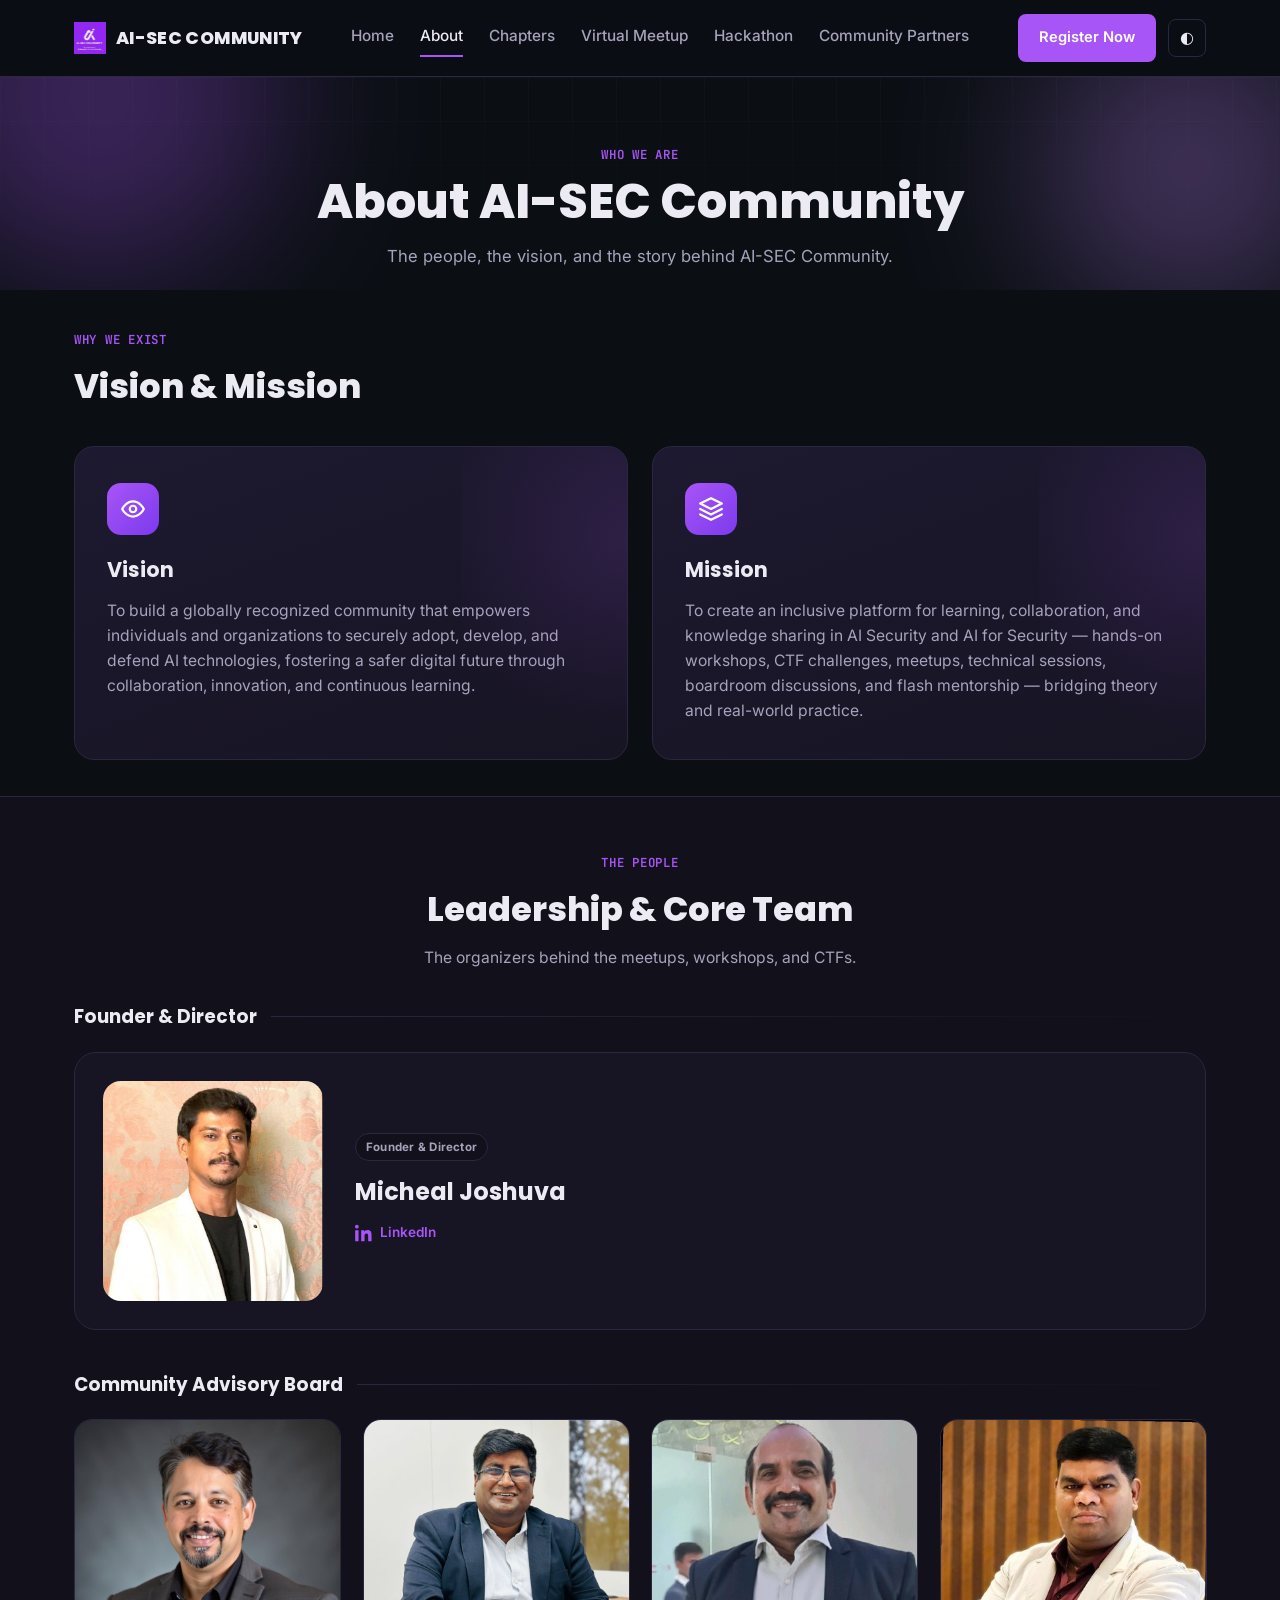
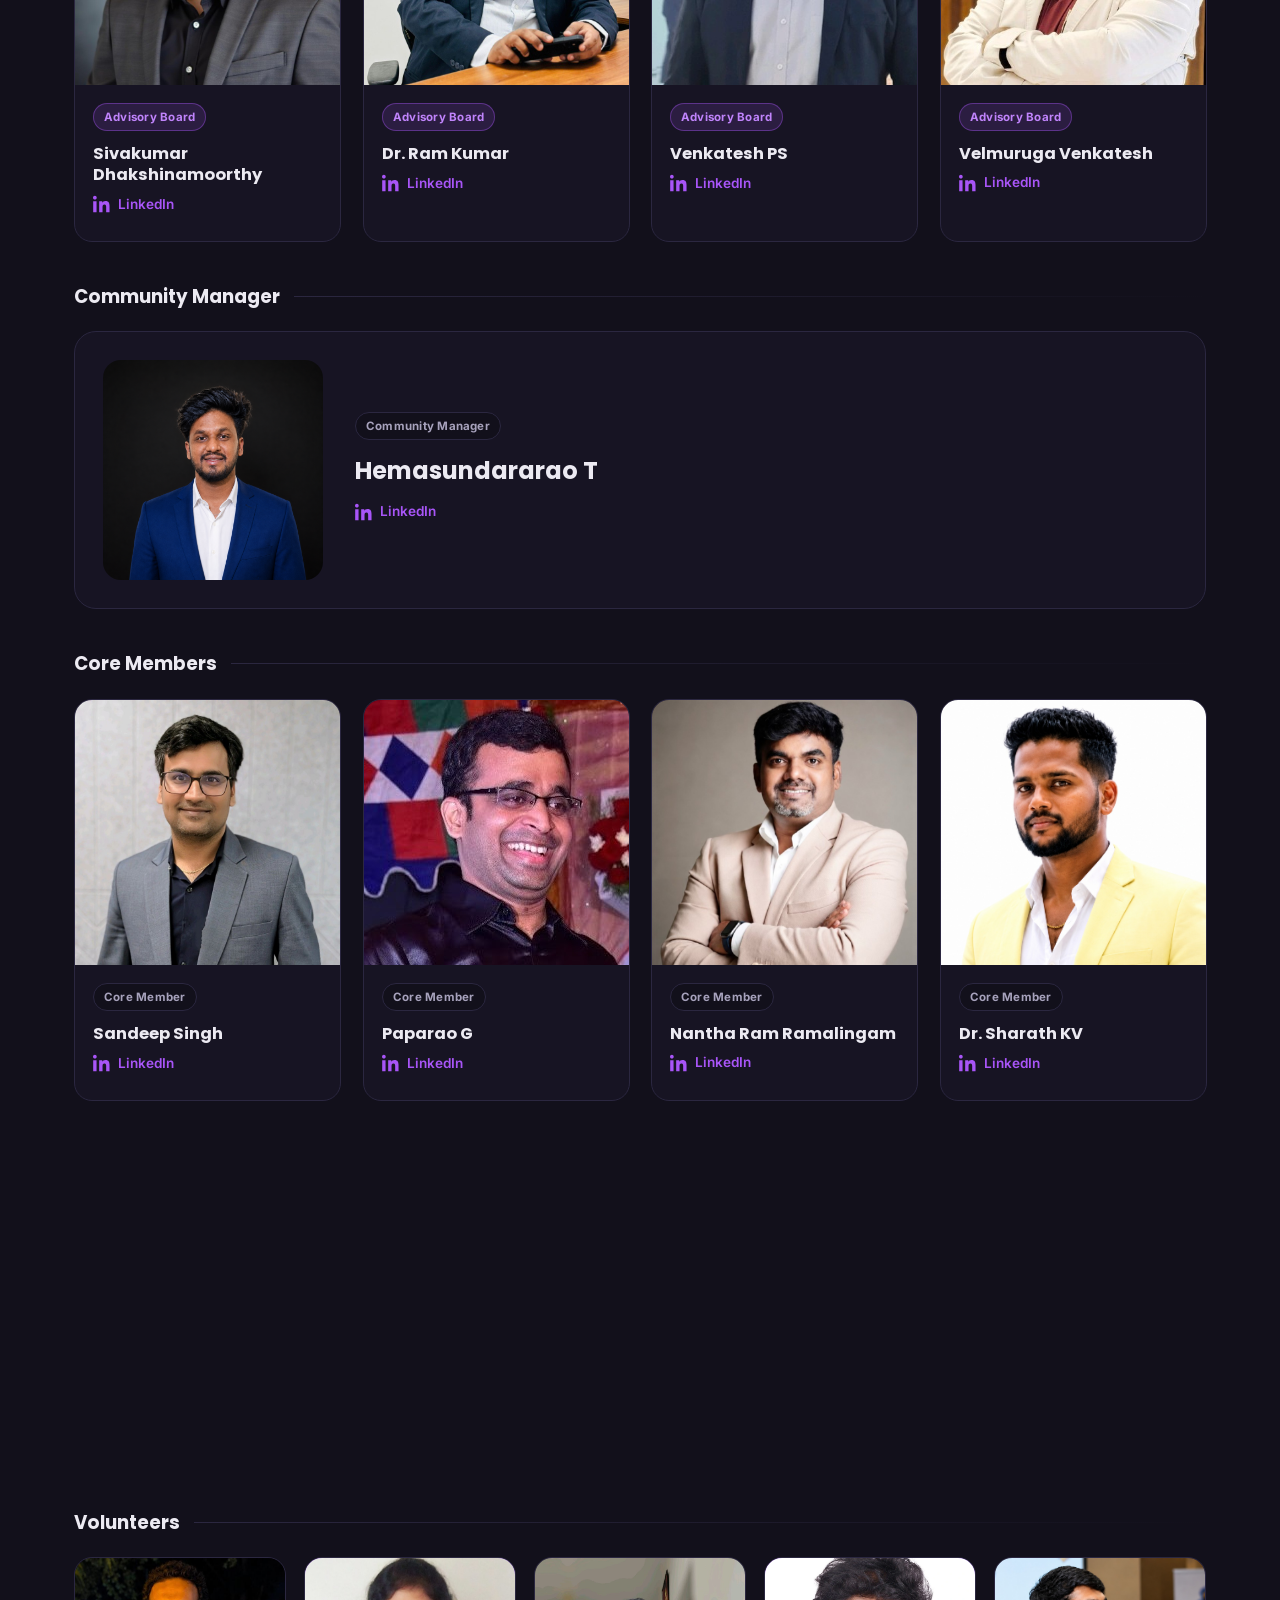
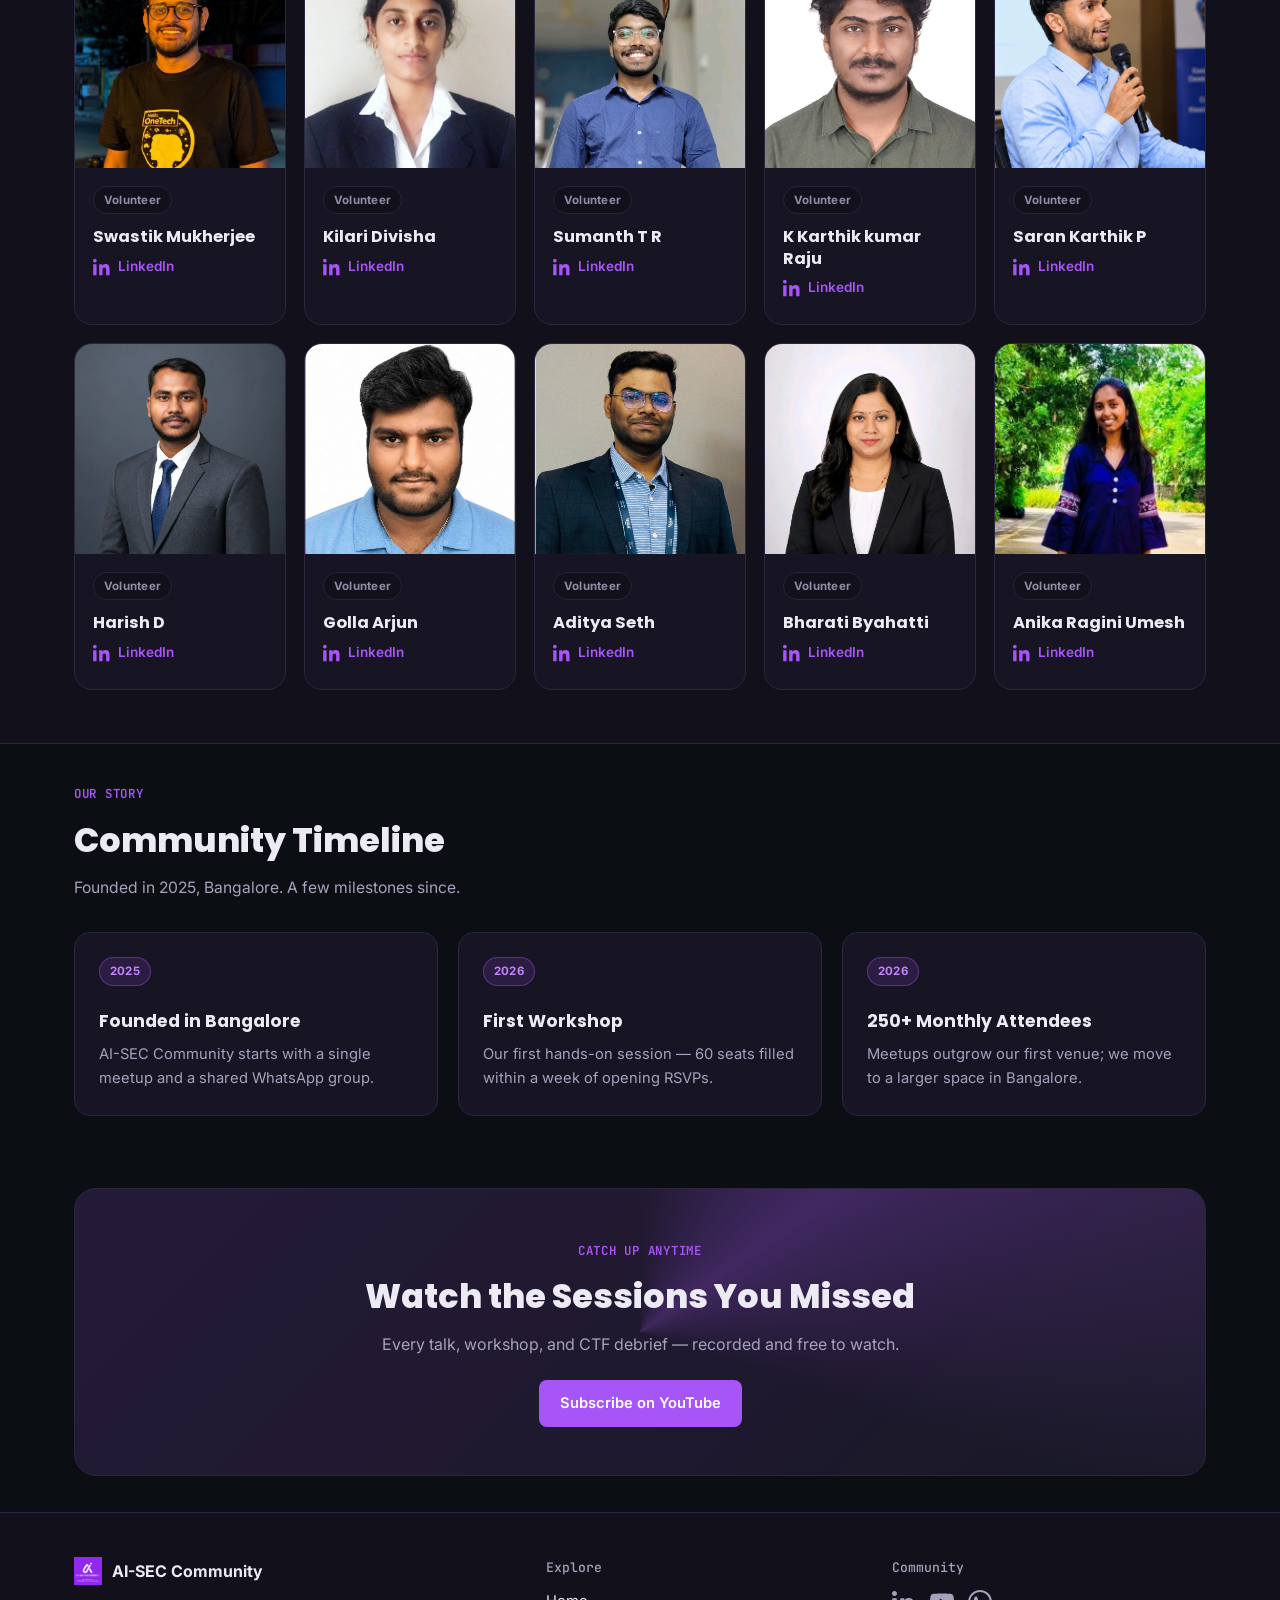
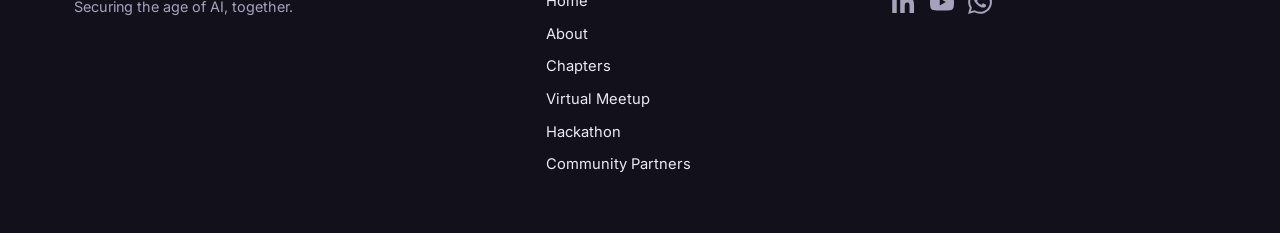
==== commit 31b3781b: "Updated site content" ====
--- a/AI-SEC-Community-main/about.html
+++ b/AI-SEC-Community-main/about.html
@@ -273,6 +273,7 @@
         <a href="index.html">Home</a>
         <a href="about.html" class="is-active" aria-current="page">About</a>
         <a href="Chapters.html">Chapters</a>
+        <a href="Virtual Meetups.html">Virtual Meetup</a>
         <a href="Hackathon.html">Hackathon</a>
         <a href="Community Partners.html">Community Partners</a>
       </nav>
@@ -764,6 +765,7 @@
             <a href="index.html">Home</a>
             <a href="about.html">About</a>
             <a href="Chapters.html">Chapters</a>
+            <a href="Virtual Meetups.html">Virtual Meetup</a>
             <a href="Hackathon.html">Hackathon</a>
             <a href="Community Partners.html">Community Partners</a>
           </div>
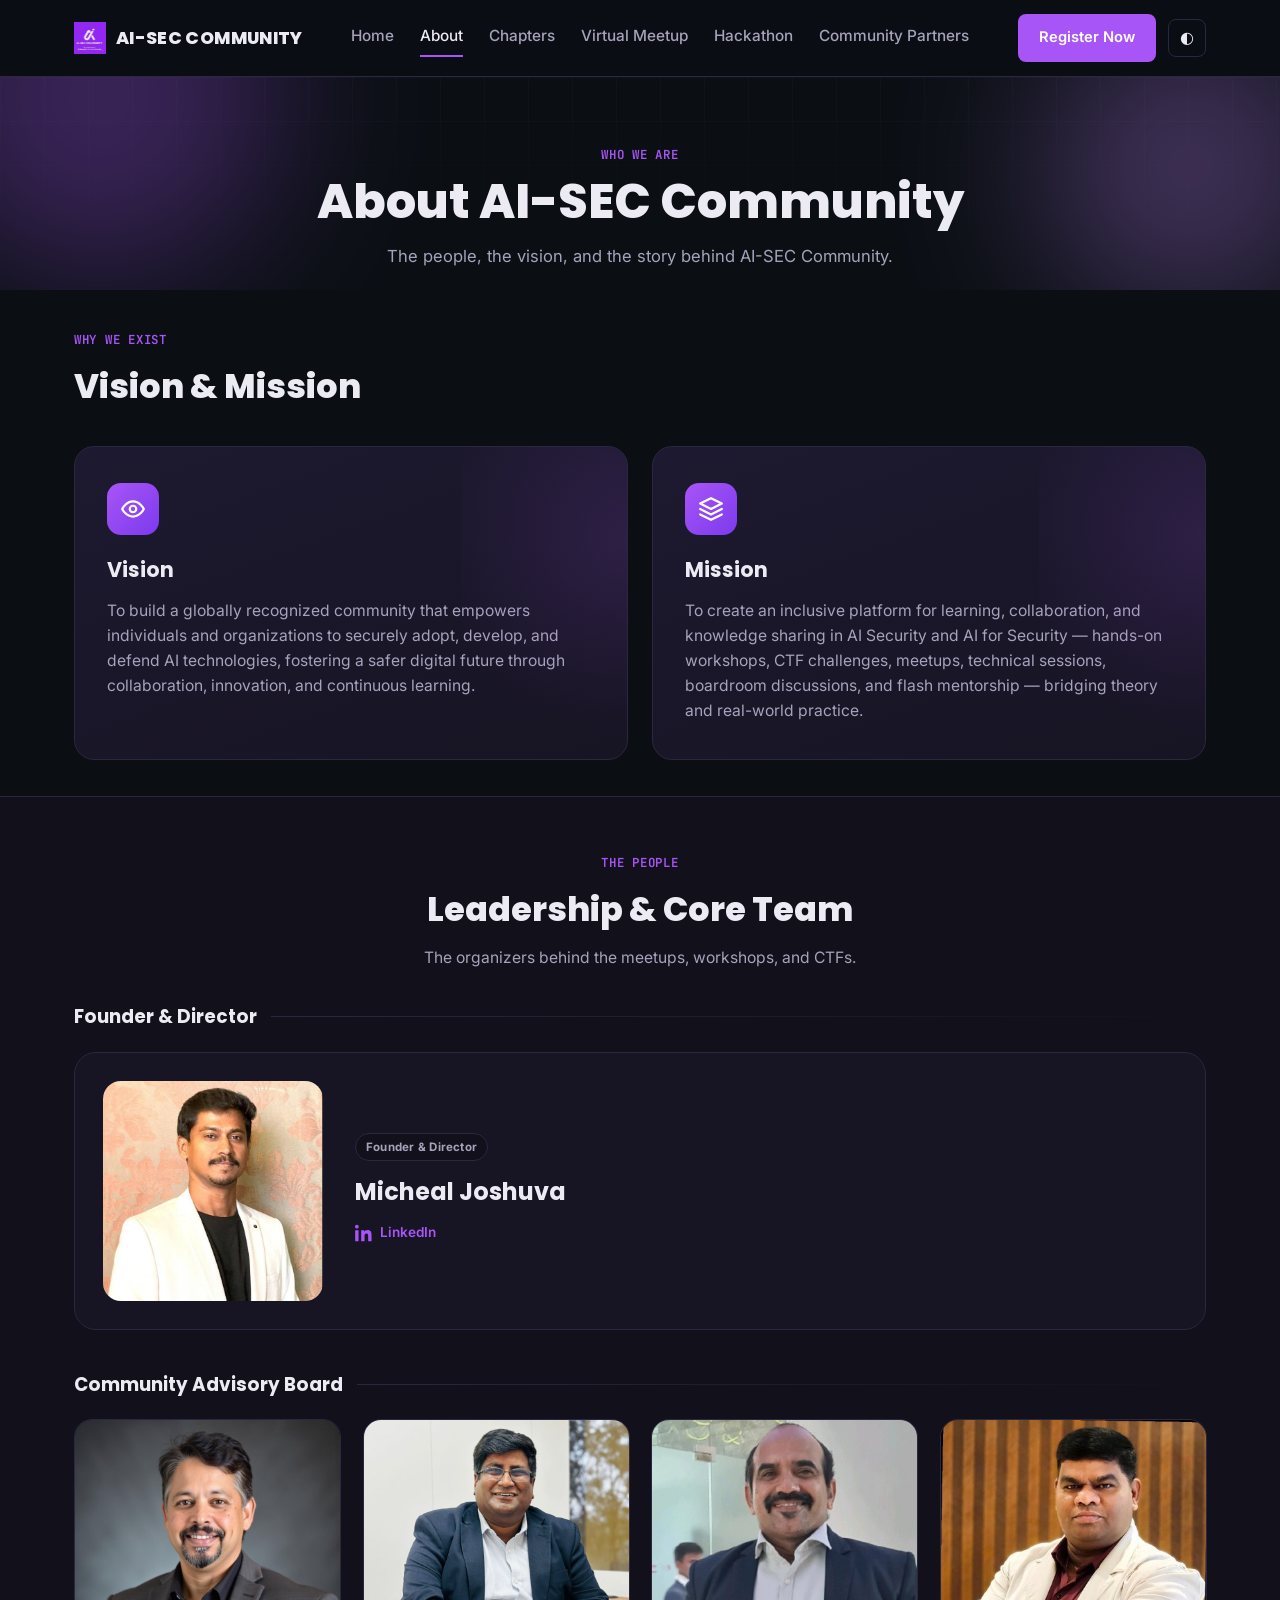
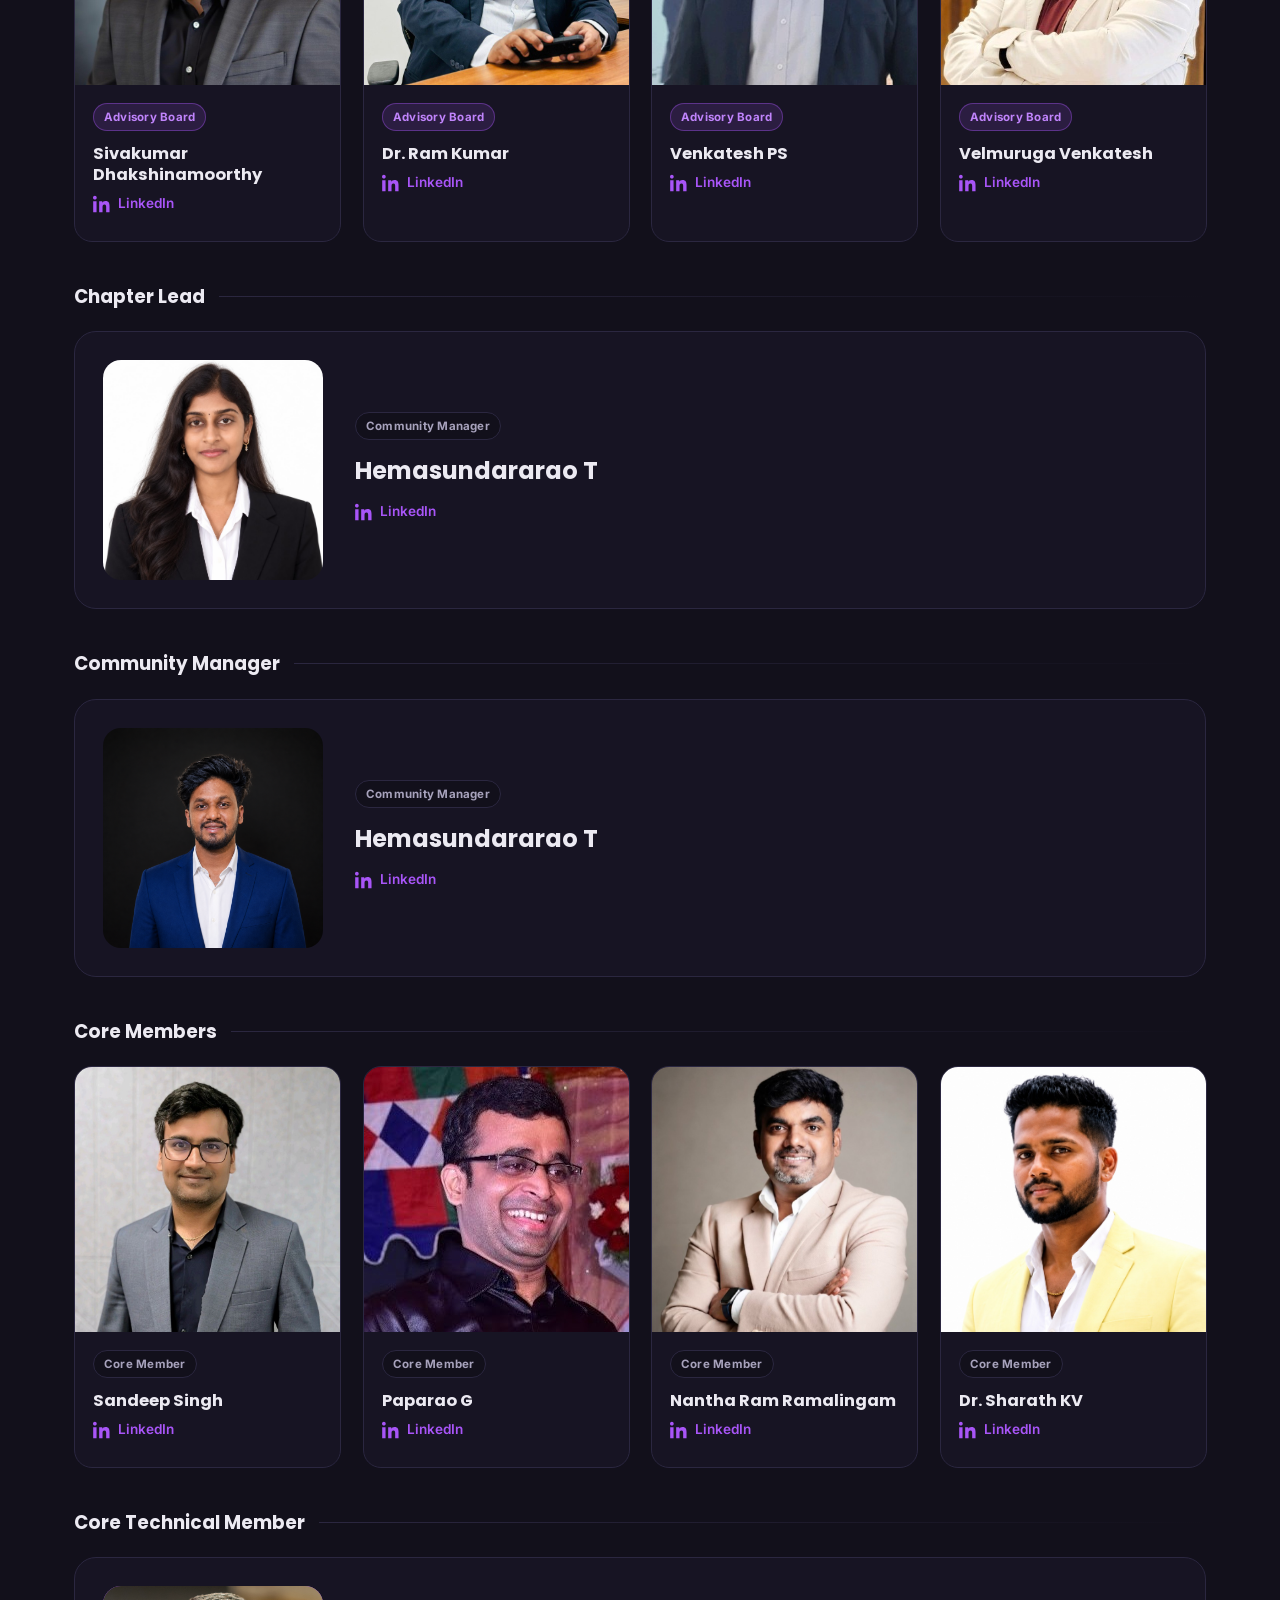
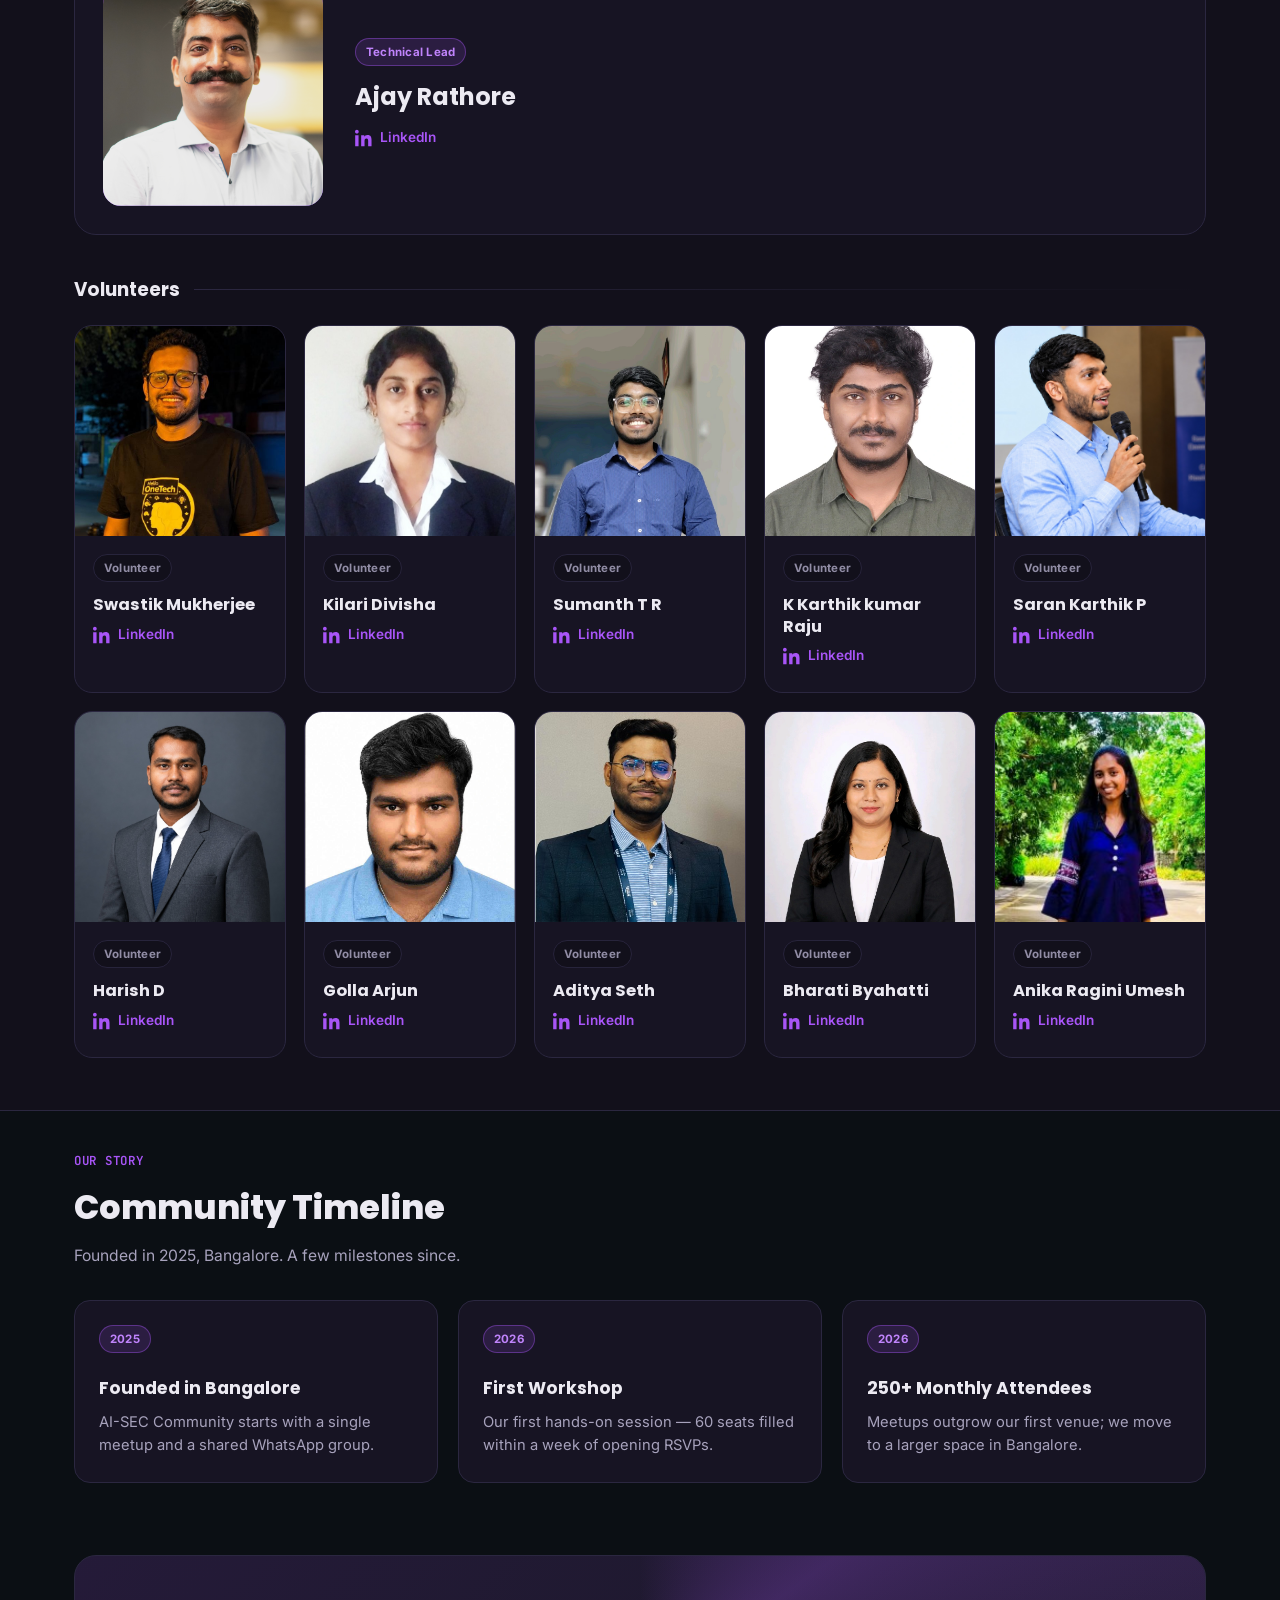
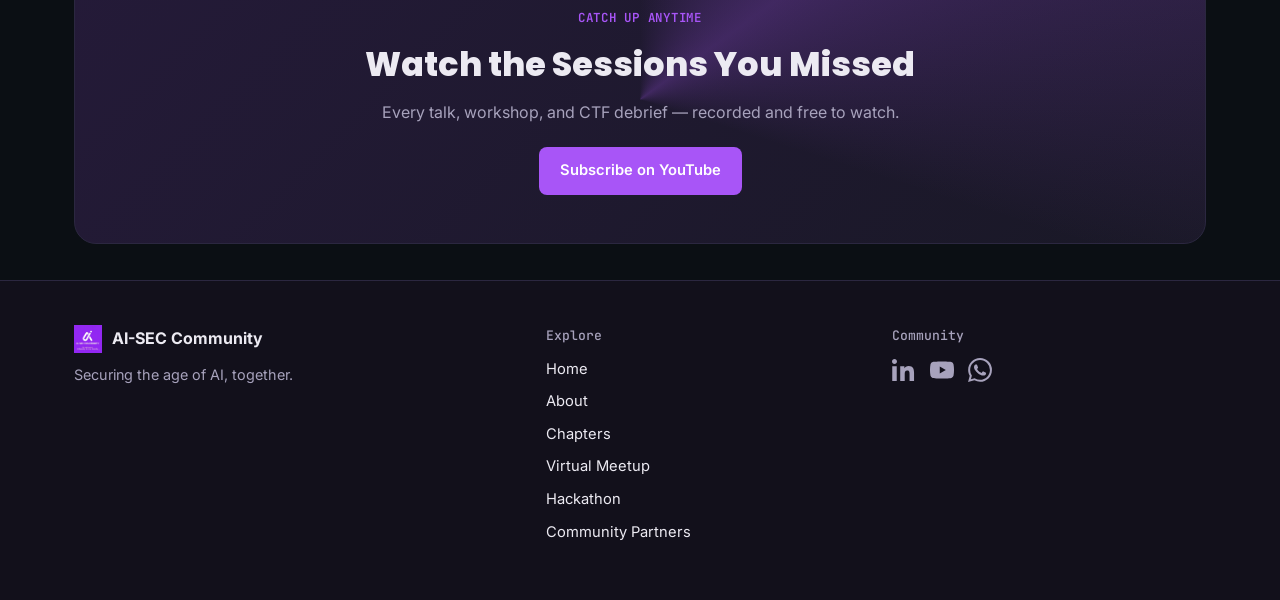
==== commit 61e4a07e: "Updated site content" ====
--- a/AI-SEC-Community-main/about.html
+++ b/AI-SEC-Community-main/about.html
@@ -430,7 +430,30 @@
           </div>
         </div>
 
-        <!-- Community Manager -->
+        <!-- Chapter Lead -->
+        <div class="team-group reveal">
+          <div class="team-group__header">
+            <h3 class="team-group__title">Chapter Lead</h3>
+            <div class="team-group__rule"></div>
+          </div>
+          <div class="spotlight-card" data-tilt>
+            <div class="spotlight-card__photo">
+              <img src="Images/Chapters/Divisha Kilari.jpeg" alt="Hemasundararao T" onerror="this.style.display='none'; this.parentElement.querySelector('.spotlight-card__initials').style.opacity=1;">
+              <span class="spotlight-card__initials">HT</span>
+            </div>
+            <div class="spotlight-card__body">
+              <span class="badge">Community Manager</span>
+              <h3>Hemasundararao T</h3>
+              <a href="https://www.linkedin.com/in/kilari-divisha-80a82a142/" target="_blank" rel="noopener" class="icon-link">
+                <svg viewBox="0 0 24 24" fill="currentColor" aria-hidden="true"><path d="M4.98 3.5C4.98 4.881 3.87 6 2.5 6S0 4.881 0 3.5 1.12 1 2.5 1s2.48 1.119 2.48 2.5zM.24 8.25h4.5V23H.24V8.25zM8.02 8.25h4.31v2.01h.06c.6-1.14 2.07-2.34 4.26-2.34 4.56 0 5.4 3 5.4 6.9V23h-4.5v-6.75c0-1.61-.03-3.68-2.24-3.68-2.25 0-2.59 1.75-2.59 3.56V23h-4.5V8.25z"/></svg>
+                LinkedIn
+              </a>
+            </div>
+            
+            
+          </div>
+        </div>
+        <!-- Chapter Lead -->
         <div class="team-group reveal">
           <div class="team-group__header">
             <h3 class="team-group__title">Community Manager</h3>
@@ -449,6 +472,8 @@
                 LinkedIn
               </a>
             </div>
+            
+            
           </div>
         </div>
 
